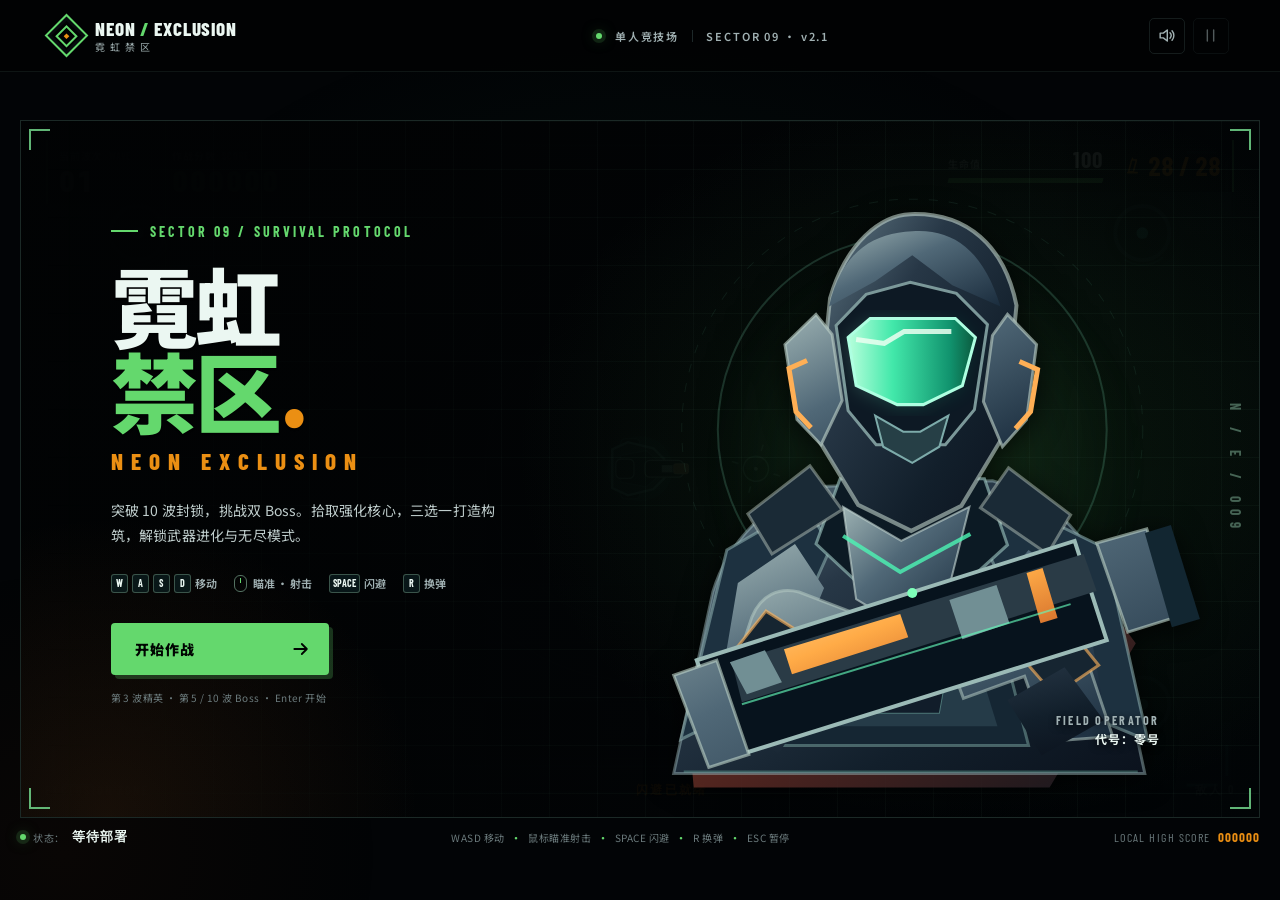
==== index.html @ 1cae7385 "Publish Neon Exclusion v2.1 with desktop and mobile controls" ====
<!doctype html>
<html lang="zh-CN">
  <head>
    <meta charset="UTF-8" />
    <meta name="viewport" content="width=device-width, initial-scale=1, viewport-fit=cover" />
    <meta name="theme-color" content="#090d14" />
    <meta name="description" content="霓虹禁区：一款可直接在浏览器游玩的俯视角射击游戏。" />
    <title>霓虹禁区 · NEON EXCLUSION</title>
    <link rel="icon" href="data:image/svg+xml,%3Csvg xmlns='http://www.w3.org/2000/svg' viewBox='0 0 32 32'%3E%3Cpath fill='%230b171d' d='M0 0h32v32H0z'/%3E%3Cpath fill='none' stroke='%2373d683' stroke-width='2' d='m16 3 13 13-13 13L3 16Z'/%3E%3Cpath fill='%23e8c16b' d='m16 11 5 5-5 5-5-5Z'/%3E%3C/svg%3E" />
    <link rel="stylesheet" href="./styles.css" />
    <script type="module" src="./main.js"></script>
  </head>
  <body>
    <div class="app-shell">
      <header class="masthead">
        <div class="brand" aria-label="霓虹禁区">
          <span class="brand-mark" aria-hidden="true"><span></span></span>
          <span class="brand-copy"><strong>NEON<span> / </span>EXCLUSION</strong><small>霓虹禁区</small></span>
        </div>
        <div class="masthead-meta"><span class="live-dot" aria-hidden="true"></span><span>单人竞技场</span><i></i><span class="version">SECTOR 09 · v2.1</span></div>
        <div class="top-actions">
          <button type="button" class="icon-button" id="muteBtn" aria-label="切换音效" title="切换音效">
            <svg viewBox="0 0 24 24" aria-hidden="true"><path d="M4 9v6h4l5 4V5L8 9H4Zm12.4-.4a5 5 0 0 1 0 6.8M19 6a9 9 0 0 1 0 12" /></svg>
          </button>
          <button type="button" class="icon-button" id="pauseBtn" aria-label="暂停游戏" title="暂停游戏">
            <svg viewBox="0 0 24 24" aria-hidden="true"><path d="M8 5v14M16 5v14" /></svg>
          </button>
        </div>
      </header>

      <main class="game-main">
        <div class="game-stage" id="gameStage">
          <canvas id="gameCanvas" width="1280" height="720" aria-label="射击游戏战场"></canvas>
          <div class="stage-vignette" aria-hidden="true"></div>
          <div class="stage-corners" aria-hidden="true"><i></i><i></i><i></i><i></i></div>

          <div class="combat-hud" id="combatHud" aria-live="polite">
            <div class="hud-left">
              <div class="hud-metric hud-wave"><span class="hud-label">当前波次 <small>WAVE</small></span><strong id="hudWave">01</strong></div>
              <span class="hud-divider" aria-hidden="true"></span>
              <div class="hud-metric hud-score"><span class="hud-label">作战分数 <small>SCORE</small></span><strong id="hudScore">000000</strong></div>
            </div>
            <div class="hud-right">
              <div class="health-widget"><div class="health-top"><span>生命值</span><strong id="hudHealth">100</strong><small id="hudShield"></small></div><div class="health-track"><span id="healthFill"></span></div></div>
              <div class="ammo-widget"><svg viewBox="0 0 24 24" aria-hidden="true"><path d="m7 20 4-15h6l-4 15H7Zm-1 1h12M12 5V3" /></svg><strong id="hudAmmo">24 / 24</strong></div>
            </div>
          </div>

          <div class="mission-hud" id="missionHud" hidden><span id="hudMode">1 / 10</span><strong id="missionText"></strong><div class="mission-dots" id="missionDots" aria-hidden="true"><i></i><i></i><i></i><i></i><i></i><i></i><i></i><i></i><i></i><i></i></div></div>
          <div class="boss-hud" id="bossHud" hidden><div><strong id="bossName"></strong><span id="bossPhase"></span></div><div class="boss-track" id="bossBar" role="progressbar" aria-label="Boss 生命值" aria-valuemin="0" aria-valuemax="100" aria-valuenow="100"><span id="bossFill"></span></div><small id="bossHealth"></small></div>
          <div class="active-buffs" id="activeBuffs" aria-label="本局武器强化" hidden></div>
          <div class="lower-hud" aria-hidden="true"><span>EXCLUSION ZONE</span><span id="hudReload">武器待命</span><span id="hudRemaining">敌人 0</span></div>
          <div class="touch-controls" id="touchControls" aria-label="触屏操控" hidden>
            <div class="move-stick" id="moveStick" role="group" aria-label="移动摇杆，按住并拖动以移动"><span class="stick-label">移动</span><span class="stick-guide" aria-hidden="true"></span><span class="stick-thumb" aria-hidden="true"></span></div>
            <button type="button" class="touch-button touch-fire" id="fireBtn" aria-label="按住射击，拖动自由瞄准"><svg viewBox="0 0 32 32" aria-hidden="true"><circle cx="16" cy="16" r="8"/><path d="M16 2v8m0 12v8M2 16h8m12 0h8"/><circle cx="16" cy="16" r="2"/></svg><span id="fireLabel">射击</span></button>
            <button type="button" class="touch-button touch-dash" id="dashBtn" aria-label="闪避冲刺"><svg viewBox="0 0 24 24" aria-hidden="true"><path d="m13 3-8 10h6l-1 8 9-11h-6l1-7Z"/></svg><span>闪避</span><small id="dashCountdown">就绪</small></button>
            <button type="button" class="touch-button touch-reload" id="reloadBtn" aria-label="装填弹药"><svg viewBox="0 0 24 24" aria-hidden="true"><path d="M19 10a7 7 0 1 0-1 7M19 4v6h-6"/></svg><span id="reloadLabel">换弹</span></button>
            <p class="touch-help">按住射击自动锁敌 · 拖动射击键自由瞄准</p>
          </div>
          <div id="eventToast" class="event-toast" role="status" aria-live="polite"></div>

          <section class="game-overlay start-screen" id="startScreen" aria-labelledby="gameTitle">
            <div class="start-backdrop" aria-hidden="true"></div>
            <div class="start-content">
              <div class="intro-art" aria-hidden="true">
                <svg viewBox="0 0 560 680" role="img" xmlns="http://www.w3.org/2000/svg">
                  <defs>
                    <linearGradient id="armor" x1="0" y1="0" x2="1" y2="1"><stop stop-color="#647c88"/><stop offset=".34" stop-color="#273746"/><stop offset=".7" stop-color="#121f2b"/><stop offset="1" stop-color="#0b121d"/></linearGradient>
                    <linearGradient id="armorHi" x1="0" y1="0" x2="1" y2="1"><stop stop-color="#9cb1b2"/><stop offset=".42" stop-color="#506877"/><stop offset="1" stop-color="#1a2c3d"/></linearGradient>
                    <linearGradient id="visor" x1="0" y1="0" x2="1" y2="0"><stop stop-color="#b7ffdc"/><stop offset=".35" stop-color="#42e8aa"/><stop offset=".8" stop-color="#11936e"/><stop offset="1" stop-color="#0b593d"/></linearGradient>
                    <linearGradient id="orange" x1="0" y1="0" x2="1" y2="1"><stop stop-color="#ffe1a1"/><stop offset=".45" stop-color="#ffab47"/><stop offset="1" stop-color="#b84919"/></linearGradient>
                    <linearGradient id="cape" x1="0" y1="0" x2="1" y2="1"><stop stop-color="#b45430"/><stop offset=".55" stop-color="#672f29"/><stop offset="1" stop-color="#1b1e27"/></linearGradient>
                    <filter id="softGlow"><feGaussianBlur stdDeviation="9"/></filter>
                  </defs>
                  <circle cx="280" cy="294" r="194" fill="none" stroke="#90ffd1" stroke-opacity=".16" stroke-width="2"/>
                  <circle cx="280" cy="294" r="230" fill="none" stroke="#90ffd1" stroke-opacity=".07" stroke-width="1" stroke-dasharray="9 11"/>
                  <path d="M55 574c62-34 122-49 182-54l169-142 97 129-86 144H62Z" fill="url(#cape)" opacity=".75"/>
                  <path d="M181 351c-43 15-84 52-100 105l-39 181h470l-39-182c-19-65-59-93-113-110Z" fill="url(#armor)" stroke="#a2bfc1" stroke-opacity=".45" stroke-width="3"/>
                  <path d="M173 369 95 414l-46 189 82-40 68-152ZM378 366l94 46 43 192-87-36-73-153Z" fill="#1d3140" stroke="#91b3b2" stroke-opacity=".55" stroke-width="3"/>
                  <path d="M163 408 106 447l-19 113 71-26 34-82ZM396 414l54 39 19 106-74-26-30-81Z" fill="url(#armorHi)"/>
                  <path d="M208 343 184 408l76 71h38l77-70-23-66Z" fill="#0c1a24" stroke="#9cc3be" stroke-opacity=".62" stroke-width="3"/>
                  <path d="m211 371 58 34 68-34-23 91-45 28-45-27Z" fill="url(#armorHi)" stroke="#bed0cd" stroke-opacity=".65" stroke-width="2"/>
                  <path d="m211 400 57 36 70-38" fill="none" stroke="#4df6b4" stroke-width="4" opacity=".8"/>
                  <path d="M171 496h196l29 113H144Z" fill="#152633" stroke="#769d9a" stroke-opacity=".55" stroke-width="3"/>
                  <path d="M194 525h151l20 65H176Z" fill="#253b48"/>
                  <path d="m204 538 56 10 54-10-7 39h-95Z" fill="#111d2a" stroke="#7fbfb3" stroke-opacity=".5"/>
                  <path d="M198 163c16-56 51-83 80-84 57-2 94 32 106 91l-13 130-42 70-50 25-53-26-42-69Z" fill="url(#armor)" stroke="#bfd0c8" stroke-opacity=".6" stroke-width="4"/>
                  <path d="M197 171c12-52 41-73 83-75 43-3 72 22 88 75l-48-21-40-30-37 26Z" fill="url(#armorHi)"/>
                  <path d="m204 190 30-31 44-12 46 11 31 31-13 85-29 35h-69l-28-34Z" fill="#0d1924" stroke="#7b9899" stroke-width="3"/>
                  <path d="m216 204 22-20h85l20 20-13 49-39 18h-26l-41-18Z" fill="url(#visor)" opacity=".2" filter="url(#softGlow)"/>
                  <path d="m216 202 22-19h85l20 19-13 48-39 19h-26l-41-19Z" fill="url(#visor)" stroke="#aeffe1" stroke-width="3"/>
                  <path d="m224 204 28 4 20-12h47" fill="none" stroke="#ecfff1" stroke-width="5" opacity=".85"/>
                  <path d="m243 280 28 16h17l28-16-9 31-27 16-29-16Z" fill="#263f46" stroke="#7dabaa" stroke-width="2"/>
                  <path d="m184 179-31 30 12 75 24 25 21-44-10-66ZM375 179l29 30-10 75-24 27-19-45 9-66Z" fill="url(#armorHi)" stroke="#b7cbc4" stroke-opacity=".65" stroke-width="3"/>
                  <path d="m175 225-18 8 7 43 15 16M387 226l18 8-7 42-15 17" fill="none" stroke="#ffaf55" stroke-width="5"/>
                  <path d="M178 330 116 378l24 40 70-44ZM376 332l62 47-23 39-67-46Z" fill="#1a2a36" stroke="#c3d0c6" stroke-opacity=".45" stroke-width="3"/>
                  <path d="M81 598 120 481c9-22 27-30 47-25l89 34-27 74-61-22-22 66ZM480 600l-40-119c-9-23-28-31-48-26l-88 34 27 73 61-22 23 65Z" fill="url(#armorHi)" stroke="#b5cbc3" stroke-opacity=".55" stroke-width="3"/>
                  <path d="M134 475 91 529l44 30 47-54ZM422 475l44 54-44 30-47-54Z" fill="#162531" stroke="#ffb35b" stroke-opacity=".62" stroke-width="3"/>
                  <path d="M125 530 85 582l62 35 34-55ZM432 531l39 53-62 35-34-55Z" fill="url(#armor)"/>
                  <path d="M65 524 442 405l32 99-375 117Z" fill="#07131d" stroke="#9bbab6" stroke-width="4"/>
                  <path d="M100 526 451 418l13 37-354 111Z" fill="#2a3b46"/>
                  <path d="m394 437 16-5 15 50-17 5ZM152 513l116-35 8 23-116 37Z" fill="url(#orange)"/>
                  <path d="M150 546 115 558l-17-32 35-12ZM317 464l47-15 13 38-47 16Z" fill="#718f94"/>
                  <path d="M42 539 85 524l32 94-40 13ZM464 407l50-14 29 88-48 15Z" fill="url(#armorHi)" stroke="#bfd4c9" stroke-opacity=".6" stroke-width="3"/>
                  <path d="m512 397 26-8 29 94-28 8Z" fill="#122631"/>
                  <path d="M110 568 438 468" stroke="#65f7b8" stroke-opacity=".65" stroke-width="2"/>
                  <circle cx="280" cy="457" r="5" fill="#7effba"/>
                  <path d="M52 635h453" stroke="#9affe0" stroke-opacity=".26" stroke-width="2"/>
                </svg>
                <div class="art-caption"><span>FIELD OPERATOR</span><strong>代号：零号</strong></div>
              </div>
              <div class="intro-copy">
                <p class="eyebrow"><span class="eyebrow-line"></span> SECTOR 09 / SURVIVAL PROTOCOL</p>
                <h1 id="gameTitle"><span>霓虹</span><span>禁区<span class="title-dot">.</span></span></h1>
                <p class="intro-english">NEON EXCLUSION</p>
                <p class="intro-description">突破 10 波封锁，挑战双 Boss。拾取强化核心，三选一打造构筑，解锁武器进化与无尽模式。</p>
                <div class="control-list" aria-label="操作方式">
                  <span><kbd>W</kbd><kbd>A</kbd><kbd>S</kbd><kbd>D</kbd> 移动</span>
                  <span><span class="mouse-icon" aria-hidden="true"></span> 瞄准 · 射击</span>
                  <span><kbd>SPACE</kbd> 闪避</span>
                  <span><kbd>R</kbd> 换弹</span>
                </div>
                <p class="mobile-controls">左摇杆移动，按住射击自动锁敌；拖动射击键瞄准，轻触闪避或换弹。</p>
                <button type="button" class="primary-button" id="startBtn"><span>开始作战</span><svg viewBox="0 0 24 24" aria-hidden="true"><path d="M4 12h15m-6-6 6 6-6 6" /></svg></button>
                <button type="button" class="secondary-button endless-start" id="startEndlessBtn" hidden>开始无尽模式</button>
                <p class="intro-hint">第 3 波精英 · 第 5 / 10 波 Boss · Enter 开始</p>
              </div>
            </div>
            <span class="start-serial" aria-hidden="true">N / E / 009</span>
          </section>

          <section class="game-overlay upgrade-overlay" id="upgradeScreen" aria-labelledby="upgradeTitle" hidden>
            <div class="upgrade-panel"><p class="upgrade-kicker" id="upgradeKicker">强化核心 · 三选一</p><h2 id="upgradeTitle">选择你的强化</h2><p class="upgrade-subtitle">决定本局的火力走向</p><div class="upgrade-choices" id="upgradeChoices"></div><p class="upgrade-hint" id="upgradeHint"></p></div>
          </section>
          <section class="game-overlay modal-overlay victory-screen" id="victoryScreen" aria-labelledby="victoryTitle" hidden>
            <div class="modal-panel"><p class="modal-kicker">EXCLUSION LIFTED</p><div class="victory-symbol" aria-hidden="true">✦</div><h2 id="victoryTitle">封锁已突破</h2><p>全部 10 波完成，无尽模式已解锁。带上当前构筑，挑战更深的禁区。</p><div class="victory-score" id="victoryScore">0</div><p class="run-info" id="victoryInfo"></p><div class="modal-actions"><button type="button" class="primary-button" id="continueEndlessBtn">带着当前构筑继续无尽</button><button type="button" class="secondary-button" id="victoryRestartBtn">重新挑战 10 波</button></div></div>
          </section>
          <section class="game-overlay modal-overlay" id="pauseScreen" aria-labelledby="pauseTitle" hidden>
            <div class="modal-panel"><p class="modal-kicker">PROTOCOL SUSPENDED</p><h2 id="pauseTitle">作战暂停</h2><p>呼吸。瞄准。继续守住阵地。</p><div class="modal-actions"><button type="button" class="primary-button" id="resumeBtn"><span>继续作战</span><svg viewBox="0 0 24 24" aria-hidden="true"><path d="M4 12h15m-6-6 6 6-6 6" /></svg></button><button type="button" class="secondary-button" id="pauseRestartBtn">重新开始</button></div><small>按 ESC 继续</small></div>
          </section>

          <section class="game-overlay modal-overlay over-screen" id="gameOverScreen" aria-labelledby="overTitle" hidden>
            <div class="modal-panel"><p class="modal-kicker">MISSION REPORT / SECTOR 09</p><h2 id="overTitle">任务结束</h2><p>战线记录已保存。下一次，走得更远。</p><div class="result-line"><div><span>最终分数</span><strong id="finalScore">0</strong></div><div><span>抵达波次</span><strong id="finalWave">1</strong></div></div><p class="run-info" id="finalRunInfo"></p><button type="button" class="primary-button" id="restartBtn"><span>再次作战</span><svg viewBox="0 0 24 24" aria-hidden="true"><path d="M4 12h15m-6-6 6 6-6 6" /></svg></button></div>
          </section>
        </div>
        <footer class="game-footer"><span><span class="footer-pulse"></span> 状态：<strong id="statusText">等待部署</strong></span><p>WASD 移动 <b>·</b> 鼠标瞄准射击 <b>·</b> SPACE 闪避 <b>·</b> R 换弹 <b>·</b> ESC 暂停</p><span>LOCAL HIGH SCORE <strong id="hudBest">000000</strong></span></footer>
      </main>
    </div>
  </body>
</html>
---- styles.css ----
@import url('https://fonts.googleapis.com/css2?family=Barlow+Condensed:wght@500;600;700;800;900&family=Noto+Sans+SC:wght@400;500;600;700;800;900&display=swap');

:root {
  color-scheme: dark;
  --bg: oklch(0.105 0.008 235);
  --surface: oklch(0.16 0.015 225);
  --surface-hi: oklch(0.22 0.018 215);
  --ink: oklch(0.965 0.014 170);
  --muted: oklch(0.75 0.018 205);
  --subtle: oklch(0.57 0.018 210);
  --line: oklch(0.39 0.025 210 / .54);
  --primary: oklch(0.79 0.18 145);
  --primary-dark: oklch(0.42 0.13 145);
  --accent: oklch(0.73 0.16 65);
  --danger: oklch(0.67 0.19 25);
  --display: 'Barlow Condensed', Impact, 'Arial Narrow', sans-serif;
  --body: 'Noto Sans SC', 'Microsoft YaHei', system-ui, sans-serif;
}

* { box-sizing: border-box; }
html { min-width: 320px; min-height: 100%; }
body { margin: 0; min-height: 100vh; background: var(--bg); color: var(--ink); font-family: var(--body); overflow-x: hidden; }
body::before { content: ''; position: fixed; inset: 0; z-index: -1; background: radial-gradient(ellipse 58% 53% at 50% 40%, oklch(0.27 0.046 163 / .26), transparent 72%), radial-gradient(ellipse 35% 45% at 5% 95%, oklch(0.26 0.075 55 / .13), transparent 70%); pointer-events: none; }
button { font: inherit; cursor: pointer; }
button:disabled { cursor: not-allowed; opacity: .5; }
button:focus-visible { outline: 2px solid var(--primary); outline-offset: 4px; }
[hidden], .hidden { display: none !important; }

.app-shell { width: 100%; min-height: 100vh; display: flex; flex-direction: column; }
.masthead { height: 72px; flex: 0 0 auto; display: flex; align-items: center; justify-content: space-between; padding: 0 clamp(20px, 4vw, 66px); border-bottom: 1px solid oklch(0.4 0.03 184 / .25); background: oklch(0.09 0.006 228 / .8); }
.brand { display: inline-flex; align-items: center; gap: 13px; min-width: 225px; }
.brand-mark { display: grid; place-items: center; width: 31px; height: 31px; transform: rotate(45deg); border: 2px solid var(--primary); box-shadow: inset 0 0 0 3px oklch(0.14 0.01 235); }
.brand-mark::before { content: ''; width: 12px; height: 12px; border: 2px solid var(--primary); }
.brand-mark span { position: absolute; width: 4px; height: 4px; background: var(--accent); }
.brand-copy { display: flex; flex-direction: column; line-height: 1.05; }
.brand-copy strong { font-family: var(--display); font-weight: 800; font-size: 19px; line-height: 1; letter-spacing: .045em; }
.brand-copy strong span { color: var(--primary); }
.brand-copy small { color: var(--muted); font-size: 10px; letter-spacing: .5em; margin-top: 4px; }
.masthead-meta { display: flex; align-items: center; gap: 13px; color: var(--muted); font-size: 11px; font-weight: 600; letter-spacing: .17em; }
.masthead-meta i { display: block; height: 12px; border-left: 1px solid var(--line); }
.live-dot, .footer-pulse { width: 6px; height: 6px; background: var(--primary); display: inline-block; border-radius: 50%; box-shadow: 0 0 0 4px oklch(0.79 0.18 145 / .13), 0 0 14px oklch(0.79 0.18 145 / .5); }
.top-actions { display: flex; gap: 8px; }
.icon-button { width: 36px; height: 36px; display: grid; place-items: center; padding: 0; color: var(--muted); background: transparent; border: 1px solid oklch(0.45 0.028 190 / .3); border-radius: 5px; transition: background .2s, color .2s, border-color .2s; }
.icon-button:hover { color: var(--primary); background: oklch(0.79 0.18 145 / .08); border-color: oklch(0.79 0.18 145 / .5); }
.icon-button svg { width: 19px; height: 19px; fill: none; stroke: currentColor; stroke-width: 1.8; stroke-linecap: round; stroke-linejoin: round; }

.game-main { flex: 1; min-height: 0; display: flex; flex-direction: column; align-items: center; justify-content: center; gap: 0; padding: clamp(10px, 1.7vh, 20px) 20px 10px; }
.game-stage { position: relative; isolation: isolate; width: min(100%, 1440px, calc((100dvh - 155px) * 16 / 9)); aspect-ratio: 16 / 9; overflow: hidden; background: oklch(0.13 0.015 225); border: 1px solid oklch(0.49 0.05 158 / .35); }
.game-stage::before { content: ''; position: absolute; inset: -1px; z-index: 1; pointer-events: none; background: linear-gradient(90deg, oklch(0.79 0.18 145 / .13), transparent 10%, transparent 90%, oklch(0.79 0.18 145 / .13)); }
#gameCanvas { position: absolute; inset: 0; display: block; width: 100%; height: 100%; touch-action: none; }
.stage-vignette { position: absolute; inset: 0; z-index: 2; pointer-events: none; box-shadow: inset 0 0 100px 30px oklch(0.06 0.006 225 / .36); }
.stage-corners { position: absolute; inset: 8px; z-index: 8; pointer-events: none; }
.stage-corners i { position: absolute; display: block; width: 21px; height: 21px; border-color: oklch(0.83 0.15 150 / .8); border-style: solid; }
.stage-corners i:nth-child(1) { top: 0; left: 0; border-width: 2px 0 0 2px; }
.stage-corners i:nth-child(2) { top: 0; right: 0; border-width: 2px 2px 0 0; }
.stage-corners i:nth-child(3) { bottom: 0; left: 0; border-width: 0 0 2px 2px; }
.stage-corners i:nth-child(4) { bottom: 0; right: 0; border-width: 0 2px 2px 0; }

.combat-hud { position: absolute; z-index: 3; top: 19px; left: 25px; right: 25px; display: flex; align-items: flex-start; justify-content: space-between; gap: 20px; pointer-events: none; }
.hud-left, .hud-right { display: flex; align-items: center; gap: 20px; }
.hud-left { background: linear-gradient(90deg, oklch(0.08 0.006 220 / .8), oklch(0.08 0.006 220 / .13)); padding: 8px 26px 9px 11px; border-left: 2px solid var(--primary); }
.hud-metric { display: flex; flex-direction: column; gap: 2px; }
.hud-label { color: var(--muted); font-size: 10px; font-weight: 700; letter-spacing: .08em; white-space: nowrap; }
.hud-label small { font-family: var(--display); color: var(--subtle); font-size: 10px; letter-spacing: .08em; margin-left: 4px; }
.hud-metric strong { color: var(--ink); font-family: var(--display); font-weight: 800; font-size: 31px; line-height: .95; font-variant-numeric: tabular-nums; letter-spacing: .06em; }
.hud-score strong { color: var(--primary); }
.hud-divider { display: block; align-self: stretch; border-left: 1px solid oklch(0.66 0.04 170 / .38); }
.hud-right { background: linear-gradient(270deg, oklch(0.08 0.006 220 / .8), oklch(0.08 0.006 220 / .15)); padding: 8px 11px 9px 27px; border-right: 2px solid var(--primary); }
.health-widget { width: 155px; }
.health-top { display: flex; align-items: baseline; justify-content: space-between; color: var(--muted); font-size: 10px; font-weight: 700; letter-spacing: .1em; }
.health-top strong { color: var(--ink); font-family: var(--display); font-size: 23px; line-height: 1; }
.health-track { height: 5px; margin-top: 7px; background: oklch(0.4 0.03 200 / .5); overflow: hidden; transform: skewX(-15deg); }
.health-track span { display: block; width: 100%; height: 100%; background: var(--primary); box-shadow: 0 0 14px var(--primary); transition: width .22s ease-out, background .2s; }
.health-track span.is-low { background: var(--danger); box-shadow: 0 0 14px var(--danger); }
.game-stage.critical-health::after { content: ''; position: absolute; inset: 0; z-index: 2; pointer-events: none; box-shadow: inset 0 0 90px 16px oklch(0.62 0.18 25 / .28); animation: danger-pulse 1.4s ease-in-out infinite; }
@keyframes danger-pulse { 50% { opacity: .4; } }
.ammo-widget { display: flex; align-items: center; gap: 6px; min-width: 94px; justify-content: end; color: var(--accent); }
.ammo-widget svg { width: 19px; height: 19px; fill: none; stroke: currentColor; stroke-width: 1.9; stroke-linecap: round; stroke-linejoin: round; }
.ammo-widget strong { font-family: var(--display); font-weight: 700; font-size: 26px; font-variant-numeric: tabular-nums; white-space: nowrap; }
.lower-hud { position: absolute; z-index: 3; bottom: 18px; left: 24px; right: 24px; display: flex; align-items: center; justify-content: space-between; color: oklch(0.77 0.06 166 / .65); font: 700 12px var(--display); letter-spacing: .19em; text-shadow: 0 1px 3px var(--bg); pointer-events: none; }
.lower-hud span:nth-child(2) { color: var(--accent); }
.event-toast { position: absolute; z-index: 4; top: 22%; left: 50%; transform: translate(-50%, -12px); color: var(--primary); font: 800 26px var(--display); letter-spacing: .07em; text-shadow: 0 0 15px oklch(0.79 0.18 145 / .45); opacity: 0; pointer-events: none; transition: opacity .2s, transform .25s ease-out; white-space: nowrap; }
.event-toast.show, .event-toast.is-visible { opacity: 1; transform: translate(-50%, 0); }
.dash-button { display: none; }
.active-buffs { position: absolute; z-index: 3; left: 26px; right: 26px; bottom: 48px; display: flex; flex-wrap: wrap; gap: 6px; pointer-events: none; }
.active-buffs span { padding: 5px 9px; border: 1px solid var(--buff-color); border-radius: 4px; background: #09151eed; color: var(--buff-color); font: 700 12px var(--body); }
.event-toast { width: max-content; max-width: calc(100% - 40px); white-space: normal; text-align: center; font-size: clamp(13px, 2vw, 24px); line-height: 1.5; padding: 7px 14px; border-radius: 4px; background: #06121ce8; }
.event-toast { font-size:clamp(11px,1.15vw,15px); padding:3px 8px; background:#06121c59; letter-spacing:.02em; text-shadow:0 1px 3px #0009; }
@media (max-width: 760px) {
  .active-buffs { left: 12px; right: 12px; bottom: 28px; gap: 4px; }
  .active-buffs span { padding: 3px 5px; font-size: 9px; }
}

.game-overlay { position: absolute; z-index: 5; inset: 0; }
.start-screen { background: oklch(0.08 0.01 225 / .78); }
.start-backdrop { position: absolute; inset: 0; background: radial-gradient(ellipse 56% 80% at 77% 48%, oklch(0.53 0.13 145 / .17), transparent 66%), radial-gradient(ellipse 35% 60% at 7% 100%, oklch(0.56 0.12 55 / .13), transparent 72%), linear-gradient(110deg, oklch(0.09 0.008 230 / .97) 27%, oklch(0.095 0.009 230 / .74) 71%, oklch(0.1 0.014 225 / .86)); }
.start-backdrop::before { content: ''; position: absolute; inset: 0; background-image: linear-gradient(oklch(0.64 0.07 160 / .055) 1px, transparent 1px), linear-gradient(90deg, oklch(0.64 0.07 160 / .055) 1px, transparent 1px); background-size: 48px 48px; mask-image: linear-gradient(90deg, transparent, black 58%, black); }
.start-content { position: relative; z-index: 1; display: flex; align-items: center; height: 100%; padding: 36px clamp(54px, 7vw, 115px); }
.intro-copy { order: 1; position: relative; z-index: 2; width: 49%; max-width: 570px; padding-bottom: 11px; }
.eyebrow { display: flex; align-items: center; gap: 12px; margin: 0 0 22px; color: var(--primary); font: 700 14px var(--display); letter-spacing: .22em; }
.eyebrow-line { width: 27px; height: 2px; background: var(--primary); }
.intro-copy h1 { margin: 0; font-size: clamp(60px, 6.8vw, 95px); line-height: .98; font-weight: 900; letter-spacing: -.035em; text-shadow: 0 2px 1px oklch(0 0 0 / .4); text-wrap: balance; }
.intro-copy h1 > span { display: block; }
.intro-copy h1 > span:first-child { color: var(--ink); }
.intro-copy h1 > span:nth-child(2) { color: var(--primary); }
.title-dot { color: var(--accent); }
.intro-english { margin: 15px 0 0; color: var(--accent); font: 800 23px var(--display); letter-spacing: .35em; }
.intro-description { max-width: 390px; margin: 23px 0 25px; color: oklch(0.84 0.015 190); font-size: 14px; line-height: 1.8; letter-spacing: .015em; }
.control-list { display: flex; flex-wrap: wrap; column-gap: 17px; row-gap: 10px; max-width: 420px; margin-bottom: 30px; color: var(--muted); font-size: 11px; font-weight: 600; }
.control-list > span { display: inline-flex; align-items: center; gap: 4px; white-space: nowrap; }
kbd { min-width: 17px; height: 19px; display: inline-grid; place-items: center; padding: 0 3px; color: var(--ink); border: 1px solid oklch(0.7 0.06 160 / .42); border-radius: 3px; background: oklch(0.22 0.025 200 / .75); font: 700 10px var(--display); }
.mouse-icon { width: 13px; height: 17px; display: inline-block; margin-right: 2px; border: 1px solid oklch(0.7 0.06 160 / .66); border-radius: 6px; position: relative; }
.mouse-icon::before { content: ''; position: absolute; top: 2px; left: 5px; width: 1px; height: 5px; background: var(--primary); }
.primary-button { min-width: 218px; height: 52px; display: inline-flex; align-items: center; justify-content: space-between; gap: 25px; padding: 0 18px 0 24px; border: 0; border-radius: 4px; background: var(--primary); color: oklch(0.1 0.02 160); font-size: 14px; font-weight: 900; letter-spacing: .08em; box-shadow: 4px 4px 0 oklch(0.79 0.18 145 / .23); transition: transform .2s ease-out, box-shadow .2s ease-out, background .2s; }
.primary-button:hover { background: oklch(0.86 0.16 145); transform: translate(-2px, -2px); box-shadow: 6px 6px 0 oklch(0.79 0.18 145 / .28); }
.primary-button:active { transform: translate(2px, 2px); box-shadow: 1px 1px 0 oklch(0.79 0.18 145 / .25); }
.primary-button svg { width: 20px; height: 20px; fill: none; stroke: currentColor; stroke-width: 2.2; stroke-linecap: round; stroke-linejoin: round; }
.intro-hint { margin: 15px 0 0; color: var(--subtle); font-size: 10px; letter-spacing: .04em; }
.mobile-controls { display: none; }
.intro-art { order: 2; position: absolute; z-index: 1; width: 54%; height: 100%; right: 1%; bottom: 0; display: flex; align-items: end; justify-content: center; }
.intro-art::before { content: ''; position: absolute; width: 72%; aspect-ratio: 1; top: 15%; right: 12%; border-radius: 50%; background: radial-gradient(circle, oklch(0.65 0.15 145 / .15), transparent 64%); filter: blur(9px); }
.intro-art svg { position: relative; display: block; width: 100%; height: 98%; object-fit: contain; object-position: center bottom; filter: drop-shadow(0 5px 14px oklch(0 0 0 / .75)); }
.art-caption { position: absolute; right: 13%; bottom: 10%; display: flex; flex-direction: column; align-items: end; gap: 3px; color: var(--muted); font: 700 12px var(--display); letter-spacing: .19em; text-shadow: 0 2px 7px var(--bg); }
.art-caption strong { color: var(--ink); font: 700 12px var(--body); letter-spacing: .08em; }
.start-serial { position: absolute; z-index: 1; right: 15px; top: 50%; transform: translateY(-50%); writing-mode: vertical-rl; color: oklch(0.7 0.065 160 / .55); font: 700 14px var(--display); letter-spacing: .5em; }

.modal-overlay { z-index: 6; display: grid; place-items: center; background: oklch(0.065 0.004 230 / .78); backdrop-filter: blur(9px); }
.modal-panel { position: relative; width: min(435px, calc(100% - 36px)); padding: 42px 40px 36px; text-align: center; background: linear-gradient(150deg, oklch(0.21 0.028 193 / .97), oklch(0.12 0.013 220 / .98)); border-top: 3px solid var(--primary); box-shadow: 0 12px 25px oklch(0 0 0 / .32); }
.modal-panel::before, .modal-panel::after { content: ''; position: absolute; width: 16px; height: 16px; border-color: var(--primary); border-style: solid; }
.modal-panel::before { left: 7px; bottom: 7px; border-width: 0 0 1px 1px; }
.modal-panel::after { right: 7px; bottom: 7px; border-width: 0 1px 1px 0; }
.modal-kicker { margin: 0 0 6px !important; color: var(--primary) !important; font: 700 13px var(--display) !important; letter-spacing: .23em; }
.modal-panel h2 { margin: 0; font-size: 42px; line-height: 1.2; font-weight: 900; letter-spacing: -.025em; }
.modal-panel > p { margin: 11px auto 26px; color: var(--muted); font-size: 13px; line-height: 1.6; }
.modal-panel .primary-button { width: 100%; }
.modal-panel small { display: block; margin-top: 22px; color: var(--subtle); font-size: 11px; }
.modal-actions { display: flex; flex-direction: column; gap: 12px; }
.secondary-button { height: 44px; color: var(--ink); background: transparent; border: 1px solid var(--line); border-radius: 4px; font-size: 13px; font-weight: 700; transition: border-color .2s, color .2s, background .2s; }
.secondary-button:hover { border-color: var(--primary); color: var(--primary); background: oklch(0.79 0.18 145 / .07); }
.result-line { display: flex; justify-content: space-around; gap: 20px; margin: 28px 0 29px; padding: 16px 0; border-top: 1px solid var(--line); border-bottom: 1px solid var(--line); }
.result-line div { display: flex; flex-direction: column; gap: 5px; }
.result-line span { color: var(--muted); font-size: 11px; letter-spacing: .15em; }
.result-line strong { color: var(--primary); font: 800 36px var(--display); font-variant-numeric: tabular-nums; }

.game-footer { width: min(100%, 1440px, calc((100dvh - 155px) * 16 / 9)); min-height: 39px; display: flex; align-items: center; justify-content: space-between; gap: 12px; color: var(--subtle); font-size: 10px; letter-spacing: .05em; }
.game-footer > span { display: inline-flex; align-items: center; gap: 7px; white-space: nowrap; }
.game-footer strong { color: var(--ink); font-family: var(--display); font-size: 13px; letter-spacing: .08em; }
.game-footer p { margin: 0; text-align: center; }
.game-footer b { color: var(--primary); margin: 0 4px; }
.game-footer > span:last-child { font-family: var(--display); font-size: 12px; letter-spacing: .12em; }
.game-footer > span:last-child strong { color: var(--accent); }

@media (max-width: 1000px) {
  .game-stage, .game-footer { width: min(100%, calc((100dvh - 140px) * 16 / 9)); }
  .start-content { padding-left: 5.5%; }
  .intro-copy h1 { font-size: clamp(48px, 7.5vw, 78px); }
  .intro-description { font-size: 12px; margin: 14px 0 15px; }
  .control-list { margin-bottom: 20px; }
  .intro-art { width: 57%; right: -2%; }
}
@media (max-width: 760px) {
  .masthead { height: 58px; padding-inline: 16px; }
  .brand { min-width: 0; gap: 10px; }
  .brand-mark { width: 25px; height: 25px; }
  .brand-mark::before { width: 9px; height: 9px; }
  .brand-copy strong { font-size: 16px; }
  .brand-copy small { font-size: 9px; }
  .masthead-meta { display: none; }
  .game-main { justify-content: start; padding: 10px; }
  .game-stage, .game-footer { width: 100%; }
  .game-stage { aspect-ratio: 16 / 9; }
  .start-content { padding: 18px 6%; }
  .intro-copy { width: 60%; }
  .intro-copy h1 { font-size: clamp(40px, 8.5vw, 62px); }
  .eyebrow { font-size: 10px; margin-bottom: 10px; }
  .eyebrow-line { width: 14px; }
  .intro-english { font-size: 15px; margin-top: 5px; }
  .intro-description { font-size: 10px; margin: 10px 0; line-height: 1.5; }
  .control-list { display: none; }
  .primary-button { min-width: 150px; height: 38px; padding: 0 10px 0 13px; font-size: 11px; }
  .intro-hint { display: none; }
  .intro-art { width: 52%; right: -4%; }
  .art-caption { display: none; }
  .combat-hud { top: 10px; left: 12px; right: 12px; }
  .hud-left, .hud-right { gap: 8px; }
  .hud-left { padding: 5px 8px; }
  .hud-right { padding: 5px 8px; }
  .hud-label { font-size: 8px; }
  .hud-label small { display: none; }
  .hud-metric strong { font-size: 20px; }
  .health-widget { width: 65px; }
  .health-top { font-size: 8px; }
  .health-top strong { font-size: 17px; }
  .health-track { margin-top: 4px; }
  .ammo-widget { min-width: 50px; gap: 2px; }
  .ammo-widget svg { display: none; }
  .ammo-widget strong { font-size: 17px; }
  .lower-hud { bottom: 8px; left: 12px; right: 12px; font-size: 8px; }
  .game-footer { flex-wrap: wrap; justify-content: center; padding-top: 9px; row-gap: 5px; }
  .game-footer p { order: 3; width: 100%; font-size: 9px; }
}
@media (max-width: 520px) and (orientation: portrait) {
  .game-main { justify-content: center; gap: 12px; min-height: calc(100dvh - 58px); padding: 26px 10px 36px; }
  .game-main::before { content: '↻  横屏游玩可获得完整战场'; display: block; width: 100%; margin-bottom: 4px; color: var(--primary); text-align: center; font-size: 12px; font-weight: 800; letter-spacing: .1em; }
  .game-stage { aspect-ratio: 16 / 9; height: auto; }
  .game-overlay { position: fixed; inset: 58px 0 0; overflow-y: auto; overflow-x: hidden; }
  .start-content { align-items: start; padding: 36px 7% 24px; }
  .intro-copy { width: 100%; }
  .intro-copy h1 { font-size: clamp(58px, 18vw, 82px); }
  .eyebrow { margin-bottom: 17px; }
  .intro-english { font-size: 20px; }
  .intro-description { max-width: 290px; margin: 18px 0; font-size: 12px; }
  .control-list { display: flex; max-width: 270px; margin-bottom: 20px; column-gap: 9px; row-gap: 7px; font-size: 10px; }
  .mobile-controls { display: block; max-width: 270px; margin: -6px 0 16px; color: var(--primary); font-size: 10px; line-height: 1.5; }
  .intro-art { width: 100%; height: 43%; right: 0; bottom: 0; opacity: .85; }
  .intro-art svg { height: 100%; }
  .primary-button { min-width: 200px; height: 46px; font-size: 12px; }
  .start-serial { display: none; }
  .lower-hud span:first-child { display: none; }
  .modal-panel { padding: 30px 24px; }
  .game-footer::after { content: '左侧拖动移动 · 右侧拖动瞄准射击'; width: 100%; text-align: center; color: var(--primary); font-size: 10px; letter-spacing: .1em; }
}
@media (pointer: coarse) {
  .dash-button { position: absolute; z-index: 4; bottom: 15%; left: 39%; display: flex; flex-direction: column; align-items: center; justify-content: center; gap: 1px; width: 60px; height: 60px; padding: 0; border: 1px solid oklch(0.87 0.16 145 / .7); border-radius: 50%; background: conic-gradient(var(--primary) var(--dash-progress, 100%), oklch(0.4 0.04 175 / .55) 0); color: var(--primary); backdrop-filter: blur(5px); touch-action: manipulation; box-shadow: inset 0 0 0 4px oklch(0.79 0.18 145 / .08); }
  .dash-button::before { content: ''; position: absolute; inset: 3px; z-index: 0; border-radius: 50%; background: oklch(0.17 0.036 170 / .94); }
  .dash-button:disabled { opacity: .45; }
  .dash-button:active { transform: scale(.94); background: oklch(0.28 0.065 160 / .9); }
  .dash-button svg { position: relative; z-index: 1; width: 24px; height: 24px; fill: none; stroke: currentColor; stroke-width: 2; stroke-linecap: round; stroke-linejoin: round; }
  .dash-button span { position: relative; z-index: 1; color: var(--ink); font-size: 10px; font-weight: 800; line-height: 1; }
}
@media (max-height: 650px) and (min-width: 761px) {
  .masthead { height: 50px; }
  .game-stage, .game-footer { width: min(100%, calc((100dvh - 110px) * 16 / 9)); }
  .game-main { padding-top: 6px; }
  .intro-description { margin: 12px 0; }
  .control-list { margin-bottom: 13px; }
  .eyebrow { margin-bottom: 10px; }
}
@media (prefers-reduced-motion: reduce) {
  *, *::before, *::after { scroll-behavior: auto !important; animation-duration: .01ms !important; transition-duration: .01ms !important; }
}

@media (max-height: 500px) and (orientation: landscape) {
  .masthead { height: 44px; }
  .game-main { padding: 4px 10px 0; }
  .game-stage, .game-footer { width: min(100%, calc((100dvh - 84px) * 16 / 9)); }
  .combat-hud { top: 8px; left: 10px; right: 10px; gap: 8px; }
  .hud-left, .hud-right { padding: 4px 8px; gap: 8px; }
  .hud-label { font-size: 8px; }
  .hud-label small { display: none; }
  .hud-metric strong { font-size: 20px; }
  .health-widget { width: 65px; }
  .health-top { font-size: 8px; }
  .health-top strong { font-size: 17px; }
  .health-track { margin-top: 4px; }
  .ammo-widget { min-width: 50px; gap: 2px; }
  .ammo-widget svg { display: none; }
  .ammo-widget strong { font-size: 17px; }
  .active-buffs { bottom: 28px; left: 12px; right: 12px; gap: 4px; }
  .active-buffs span { padding: 3px 5px; font-size: 9px; }
  .lower-hud { bottom: 8px; left: 12px; right: 12px; font-size: 8px; }
  .event-toast { font-size: 12px; padding: 5px 9px; }
  .game-footer { min-height: 26px; padding-top: 0; flex-wrap: nowrap; font-size: 8px; }
  .game-footer p { display: none; }
  .game-footer > span:last-child, .game-footer strong { font-size: 10px; }
  .intro-copy h1 { font-size: 44px; }
  .intro-description { font-size: 10px; margin: 10px 0; }
  .intro-english { font-size: 15px; margin-top: 5px; }
  .eyebrow { font-size: 9px; margin-bottom: 10px; }
  .control-list { display: none; }
  .primary-button { min-width: 150px; height: 38px; font-size: 11px; }
  .intro-hint { display: none; }
}

/* Campaign, boss encounters and upgrade selection. */
.mission-hud { position:absolute; z-index:3; top:22px; left:50%; transform:translateX(-50%); max-width:34%; display:flex; flex-direction:column; align-items:center; gap:5px; pointer-events:none; text-align:center; }
.mission-hud > span { color:var(--primary); font:800 13px var(--body); }
.mission-hud strong { color:#ccdedb; font:600 11px var(--body); }
.mission-dots { display:flex; gap:4px; margin-top:2px; }
.mission-dots i { width:12px; height:3px; background:#304c4e; }
.mission-dots i:nth-child(5),.mission-dots i:nth-child(10) { background:#7b5946; }
.mission-dots i.is-complete { background:#69ca92; }
.mission-dots i.is-current { background:#f0d28a; }
.boss-hud { position:absolute; top:92px; left:30%; right:30%; z-index:3; text-align:center; pointer-events:none; color:#ffcf8a; }
.boss-hud > div:first-child { display:flex; justify-content:space-between; align-items:center; gap:8px; margin-bottom:5px; }
.boss-hud strong { font-size:13px; }
.boss-hud > div:first-child span { font-size:10px; }
.boss-track { height:8px; padding:1px; background:#07121eeb; border:1px solid #ad7c56; }
.boss-track > span { display:block; height:100%; width:100%; background:#ffb879; transition:width .12s linear; }
.boss-hud small { display:block; margin-top:4px; font-size:10px; color:#e3cbb4; }
.boss-hud.is-enraged { color:#ffa0b2; }
.boss-hud.is-enraged .boss-track > span { background:#fa7294; }
#hudShield { font-size:9px; color:#9adfff; white-space:nowrap; }
.health-top { position:relative; }
.health-top #hudShield { position:absolute; right:0; top:100%; transform:translateY(9px); }
.active-buffs { max-width:76%; max-height:76px; overflow:hidden; }
.active-buffs span { pointer-events:auto; font-size:10px; padding:4px 7px; }
.active-buffs .evolution-badge { background:#26372ce8; font-weight:900; }
.endless-start { display:block; width:218px; margin-top:14px; }
.upgrade-overlay { z-index:7; display:grid; place-items:center; padding:18px; background:#060f1bed; backdrop-filter:blur(7px); overflow:auto; }
.upgrade-panel { width:min(940px,100%); padding:22px 24px; text-align:center; background:#0c1b25; border-top:2px solid var(--primary); }
.upgrade-kicker { margin:0 0 8px; font-size:12px; color:var(--primary); font-weight:800; }
.upgrade-panel h2 { margin:0; font-size:30px; line-height:1.2; letter-spacing:-.02em; }
.upgrade-subtitle { margin:9px 0 21px; color:var(--muted); font-size:12px; }
.upgrade-choices { display:grid; grid-template-columns:repeat(3,minmax(0,1fr)); gap:14px; text-align:left; }
.upgrade-choice { display:flex; flex-direction:column; align-items:stretch; min-height:205px; padding:18px; border:1px solid #3f585e; border-radius:6px; color:var(--ink); background:#132933; text-align:left; cursor:pointer; transition:background .16s,border-color .16s,transform .16s; }
.upgrade-choice:hover { border-color:var(--choice-color); background:#193440; transform:translateY(-3px); }
.upgrade-choice:focus-visible { outline:2px solid var(--choice-color); outline-offset:3px; }
.choice-top { display:flex; justify-content:space-between; align-items:center; margin-bottom:16px; }
.choice-icon { color:var(--choice-color); font-size:27px; line-height:1; }
.choice-top kbd { color:var(--muted); font-size:10px; }
.upgrade-choice > strong { font-size:18px; font-weight:800; margin-bottom:6px; }
.choice-level { font-size:10px; color:var(--choice-color); font-weight:800; }
.choice-description { margin-top:14px; font-size:12px; line-height:1.65; color:#d3e3e3; }
.upgrade-choice small { margin-top:auto; padding-top:14px; font-size:10px; line-height:1.5; color:#9fb8bd; }
.upgrade-hint { margin:19px 0 0; color:#b8cfca; font-size:11px; }
.victory-screen .modal-panel { width:min(495px,calc(100% - 30px)); }
.victory-symbol { color:#9aeeaa; font-size:42px; margin:4px 0 12px; }
.victory-score { color:var(--primary); font:900 36px var(--display); margin-top:20px; }
.modal-panel .run-info { font-size:11px; color:#b6cccc; margin:10px 0 22px; }
@media (max-width:760px) {
  .mission-hud { top:52px; max-width:75%; }
  .mission-hud > span { display:none; }
  .mission-hud strong { font-size:9px; }
  .mission-dots { gap:3px; margin-top:0; }
  .mission-dots i { width:9px; height:2px; }
  .boss-hud { top:83px; left:24%; right:24%; }
  .boss-hud strong { font-size:10px; }
  .boss-hud > div:first-child span,.boss-hud small { font-size:8px; }
  .boss-track { height:6px; }
  .active-buffs { max-height:52px; }
  .active-buffs span { font-size:8px; padding:2px 4px; }
  .upgrade-panel { padding:18px 16px; }
  .upgrade-panel h2 { font-size:25px; }
  .upgrade-choices { gap:9px; }
  .upgrade-choice { min-height:185px; padding:12px; }
  .upgrade-choice > strong { font-size:15px; }
  .choice-description { font-size:11px; }
}
@media (max-width:520px) and (orientation:portrait) {
  .upgrade-overlay { padding:12px; }
  .upgrade-panel { margin:auto 0; padding:22px 15px; }
  .upgrade-choices { grid-template-columns:1fr; }
  .upgrade-choice { min-height:0; padding:13px 15px; }
  .choice-top { margin-bottom:6px; }
  .choice-icon { font-size:22px; }
  .choice-description { margin-top:8px; }
  .upgrade-choice small { padding-top:8px; }
  .upgrade-subtitle { margin-bottom:14px; }
  .endless-start { width:200px; }
}
@media (max-height:500px) and (orientation:landscape) {
  .mission-hud { top:46px; max-width:70%; gap:3px; }
  .mission-hud > span { display:none; }
  .mission-hud strong { font-size:8px; }
  .mission-dots i { width:8px; height:2px; }
  .boss-hud { top:75px; left:25%; right:25%; }
  .boss-hud strong { font-size:9px; }
  .boss-hud > div:first-child span,.boss-hud small { font-size:7px; }
  .boss-track { height:5px; }
  .active-buffs { max-height:47px; }
  .active-buffs span { font-size:8px; padding:2px 4px; }
  .upgrade-overlay { padding:8px; }
  .upgrade-panel { padding:11px 16px; }
  .upgrade-panel h2 { font-size:20px; }
  .upgrade-kicker { font-size:9px; margin-bottom:4px; }
  .upgrade-subtitle { display:none; }
  .upgrade-choices { margin-top:12px; gap:9px; }
  .upgrade-choice { min-height:160px; padding:10px; }
  .upgrade-choice > strong { font-size:14px; }
  .choice-top { margin-bottom:7px; }
  .choice-icon { font-size:22px; }
  .choice-description { margin-top:8px; font-size:10px; line-height:1.5; }
  .upgrade-choice small { font-size:8px; padding-top:8px; }
  .upgrade-hint { font-size:9px; margin-top:10px; }
  .modal-panel { padding:16px 22px; }
  .modal-panel h2 { font-size:27px; }
  .modal-panel > p { font-size:10px; margin:8px auto 13px; }
  .victory-symbol { display:none; }
  .victory-score { font-size:28px; margin-top:10px; }
  .modal-panel .run-info { margin:7px 0 14px; font-size:9px; }
  .endless-start { width:150px; height:30px; margin-top:9px; font-size:10px; }
}

/* Visible multi-touch controls; keyboard and mouse keep the desktop layout. */
.touch-controls { display:none; }
html.touch-device body { overscroll-behavior:none; }
html.touch-device button,html.touch-device .move-stick { -webkit-tap-highlight-color:transparent; }
html.touch-device .masthead { padding-left:max(16px,env(safe-area-inset-left,0px)); padding-right:max(16px,env(safe-area-inset-right,0px)); }
html.touch-device .control-list,html.touch-device .game-footer p { display:none; }
html.touch-device .mobile-controls { display:block; color:#b3d7c8; font-size:10px; line-height:1.6; margin:12px 0 16px; max-width:330px; }
html.touch-device .touch-controls:not([hidden]) { display:block; position:fixed; inset:0; z-index:4; pointer-events:none; user-select:none; -webkit-user-select:none; -webkit-touch-callout:none; }
.move-stick { position:absolute; left:calc(22px + env(safe-area-inset-left,0px)); bottom:calc(36px + env(safe-area-inset-bottom,0px)); width:110px; height:110px; border:1px solid #8cdecb70; border-radius:50%; background:#071b2873; pointer-events:auto; touch-action:none; }
.stick-label { position:absolute; top:-23px; left:0; width:100%; color:#baded4; font-size:11px; text-align:center; pointer-events:none; }
.stick-guide { position:absolute; inset:14px; border:1px solid #8cdecb26; border-radius:50%; pointer-events:none; }
.stick-guide::before,.stick-guide::after { content:''; position:absolute; background:#8cdecb33; }
.stick-guide::before { left:50%; top:7px; bottom:7px; width:1px; }
.stick-guide::after { top:50%; left:7px; right:7px; height:1px; }
.stick-thumb { position:absolute; top:50%; left:50%; width:40%; height:40%; border:1px solid #b0e9d9bd; border-radius:50%; background:#558e7fbf; transform:translate(calc(-50% + var(--stick-x,0px)),calc(-50% + var(--stick-y,0px))); pointer-events:none; }
.move-stick.is-active { border-color:#bdffe3; background:#0d302b96; }
.touch-button { position:absolute; display:flex; flex-direction:column; align-items:center; justify-content:center; gap:3px; padding:0; border:1px solid #afdfcf88; border-radius:50%; background:#09222c99; color:#d6f5e6; pointer-events:auto; touch-action:none; font:800 11px var(--body); }
.touch-button svg { width:23px; height:23px; fill:none; stroke:currentColor; stroke-width:1.7; stroke-linecap:round; stroke-linejoin:round; }
.touch-button:disabled { opacity:.35; }
.touch-button:active { background:#25473dc4; }
.touch-fire { right:calc(22px + env(safe-area-inset-right,0px)); bottom:calc(30px + env(safe-area-inset-bottom,0px)); width:84px; height:84px; border:2px solid #ffd18cb3; color:#ffdcab; background:#3b2b178c; }
.touch-fire svg { width:30px; height:30px; transform:translate(var(--aim-x,0px),var(--aim-y,0px)); }
.touch-fire.is-active { background:#6a491bc7; border-color:#ffe4bb; }
.touch-dash { right:calc(124px + env(safe-area-inset-right,0px)); bottom:calc(40px + env(safe-area-inset-bottom,0px)); width:58px; height:58px; gap:0; border:0; background:conic-gradient(#88dac5 var(--dash-progress,100%),#35505b80 0); }
.touch-dash::before { content:''; position:absolute; inset:3px; background:#10242dec; border-radius:50%; }
.touch-dash > * { position:relative; z-index:1; }
.touch-dash svg { width:20px; height:20px; }
.touch-dash small { font-size:8px; font-weight:500; line-height:1.2; color:#b4d9d2; }
.touch-reload { right:calc(35px + env(safe-area-inset-right,0px)); bottom:calc(136px + env(safe-area-inset-bottom,0px)); width:48px; height:48px; font-size:9px; gap:0; }
.touch-reload svg { width:20px; height:20px; }
.touch-help { position:absolute; bottom:calc(218px + env(safe-area-inset-bottom,0px)); left:15px; right:15px; margin:0; color:#a8cfc6; font-size:10px; text-align:center; pointer-events:none; }
@media (orientation:portrait) {
  html.touch-device .game-main { justify-content:flex-start; min-height:calc(100svh - 58px); padding:clamp(40px,9vh,85px) 12px 250px; gap:12px; }
  html.touch-device .game-main::before { content:'↻ 横屏视野更开阔'; font-size:11px; letter-spacing:.03em; }
  html.touch-device .game-footer::after { content:none; }
  html.touch-device .mobile-controls { max-width:270px; }
  html.touch-device .active-buffs { max-width:94%; }
  html.touch-device .event-toast { position:fixed; top:68px; bottom:auto; max-width:calc(100% - 36px); font-size:12px; }
}
@media (orientation:landscape) {
  .move-stick { width:94px; height:94px; left:calc(22px + env(safe-area-inset-left,0px)); bottom:calc(28px + env(safe-area-inset-bottom,0px)); }
  .touch-fire { width:76px; height:76px; right:calc(18px + env(safe-area-inset-right,0px)); bottom:calc(20px + env(safe-area-inset-bottom,0px)); }
  .touch-dash { width:52px; height:52px; right:calc(30px + env(safe-area-inset-right,0px)); bottom:calc(111px + env(safe-area-inset-bottom,0px)); }
  .touch-reload { width:44px; height:44px; right:calc(34px + env(safe-area-inset-right,0px)); bottom:calc(177px + env(safe-area-inset-bottom,0px)); }
  .touch-help { display:none; }
  html.touch-device .mobile-controls { font-size:9px; margin:8px 0 11px; }
}
@media (max-width:360px) and (orientation:portrait) {
  .move-stick { width:94px; height:94px; left:16px; }
  .touch-fire { width:74px; height:74px; right:16px; }
  .touch-dash { right:105px; width:53px; height:53px; }
  .touch-reload { right:30px; }
}
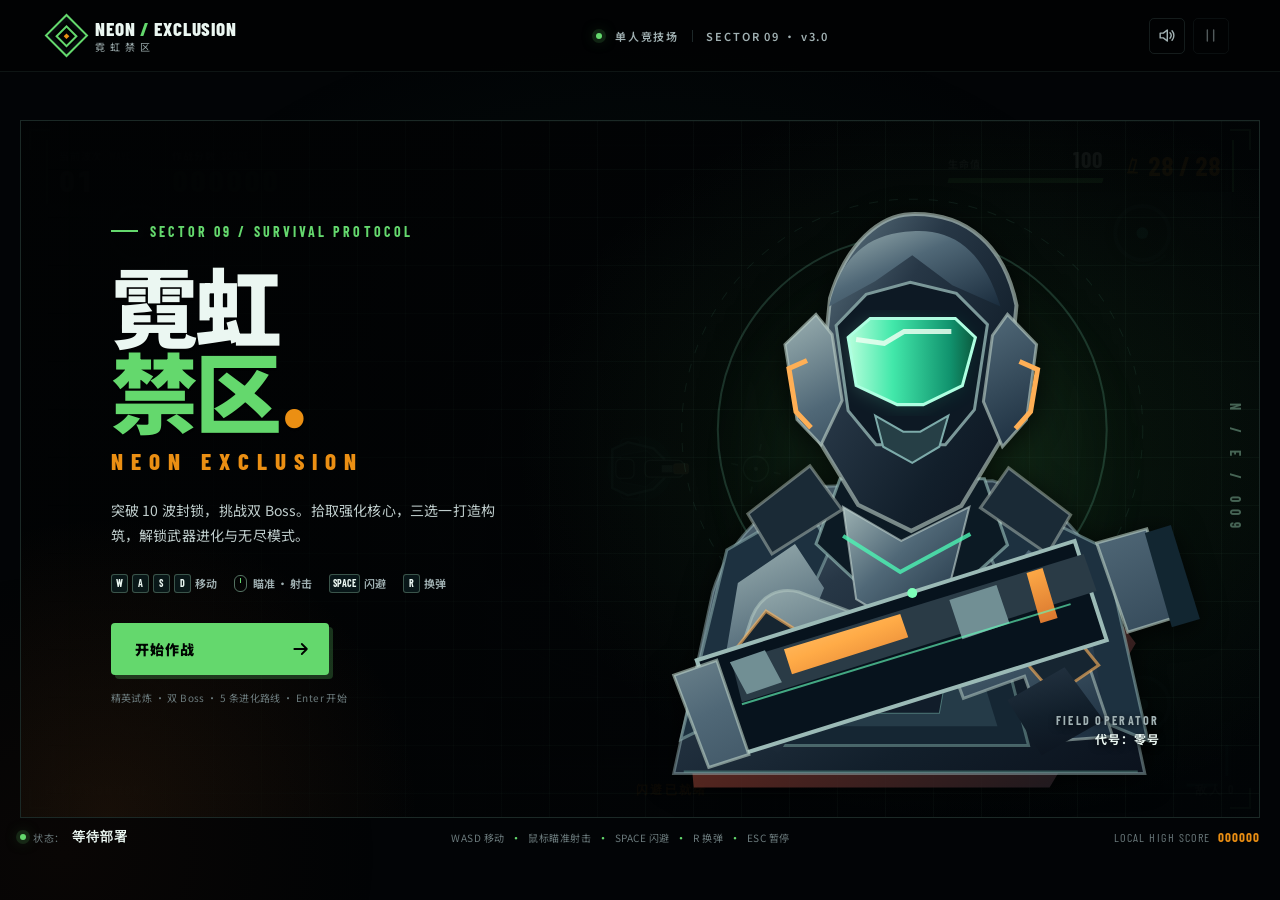
==== commit 09963650: "Add tactical wave progression, distinct bosses, build choices and side objectives" ====
--- a/index.html
+++ b/index.html
@@ -7,8 +7,8 @@
     <meta name="description" content="霓虹禁区：一款可直接在浏览器游玩的俯视角射击游戏。" />
     <title>霓虹禁区 · NEON EXCLUSION</title>
     <link rel="icon" href="data:image/svg+xml,%3Csvg xmlns='http://www.w3.org/2000/svg' viewBox='0 0 32 32'%3E%3Cpath fill='%230b171d' d='M0 0h32v32H0z'/%3E%3Cpath fill='none' stroke='%2373d683' stroke-width='2' d='m16 3 13 13-13 13L3 16Z'/%3E%3Cpath fill='%23e8c16b' d='m16 11 5 5-5 5-5-5Z'/%3E%3C/svg%3E" />
-    <link rel="stylesheet" href="./styles.css" />
-    <script type="module" src="./main.js"></script>
+    <link rel="stylesheet" href="./styles.css?v=3.0" />
+    <script type="module" src="./main.js?v=3.0"></script>
   </head>
   <body>
     <div class="app-shell">
@@ -17,7 +17,7 @@
           <span class="brand-mark" aria-hidden="true"><span></span></span>
           <span class="brand-copy"><strong>NEON<span> / </span>EXCLUSION</strong><small>霓虹禁区</small></span>
         </div>
-        <div class="masthead-meta"><span class="live-dot" aria-hidden="true"></span><span>单人竞技场</span><i></i><span class="version">SECTOR 09 · v2.1</span></div>
+        <div class="masthead-meta"><span class="live-dot" aria-hidden="true"></span><span>单人竞技场</span><i></i><span class="version">SECTOR 09 · v3.0</span></div>
         <div class="top-actions">
           <button type="button" class="icon-button" id="muteBtn" aria-label="切换音效" title="切换音效">
             <svg viewBox="0 0 24 24" aria-hidden="true"><path d="M4 9v6h4l5 4V5L8 9H4Zm12.4-.4a5 5 0 0 1 0 6.8M19 6a9 9 0 0 1 0 12" /></svg>
@@ -48,6 +48,7 @@
 
           <div class="mission-hud" id="missionHud" hidden><span id="hudMode">1 / 10</span><strong id="missionText"></strong><div class="mission-dots" id="missionDots" aria-hidden="true"><i></i><i></i><i></i><i></i><i></i><i></i><i></i><i></i><i></i><i></i></div></div>
           <div class="boss-hud" id="bossHud" hidden><div><strong id="bossName"></strong><span id="bossPhase"></span></div><div class="boss-track" id="bossBar" role="progressbar" aria-label="Boss 生命值" aria-valuemin="0" aria-valuemax="100" aria-valuenow="100"><span id="bossFill"></span></div><small id="bossHealth"></small></div>
+          <aside class="side-mission" id="sideMission" aria-label="可选战斗目标" hidden><strong id="sideTitle"></strong><span id="sideAction"></span><small id="sideReward"></small><div class="side-track"><i id="sideProgress"></i></div></aside>
           <div class="active-buffs" id="activeBuffs" aria-label="本局武器强化" hidden></div>
           <div class="lower-hud" aria-hidden="true"><span>EXCLUSION ZONE</span><span id="hudReload">武器待命</span><span id="hudRemaining">敌人 0</span></div>
           <div class="touch-controls" id="touchControls" aria-label="触屏操控" hidden>
@@ -123,14 +124,14 @@
                 <p class="mobile-controls">左摇杆移动，按住射击自动锁敌；拖动射击键瞄准，轻触闪避或换弹。</p>
                 <button type="button" class="primary-button" id="startBtn"><span>开始作战</span><svg viewBox="0 0 24 24" aria-hidden="true"><path d="M4 12h15m-6-6 6 6-6 6" /></svg></button>
                 <button type="button" class="secondary-button endless-start" id="startEndlessBtn" hidden>开始无尽模式</button>
-                <p class="intro-hint">第 3 波精英 · 第 5 / 10 波 Boss · Enter 开始</p>
+                <p class="intro-hint">精英试炼 · 双 Boss · 5 条进化路线 · Enter 开始</p>
               </div>
             </div>
             <span class="start-serial" aria-hidden="true">N / E / 009</span>
           </section>
 
           <section class="game-overlay upgrade-overlay" id="upgradeScreen" aria-labelledby="upgradeTitle" hidden>
-            <div class="upgrade-panel"><p class="upgrade-kicker" id="upgradeKicker">强化核心 · 三选一</p><h2 id="upgradeTitle">选择你的强化</h2><p class="upgrade-subtitle">决定本局的火力走向</p><div class="upgrade-choices" id="upgradeChoices"></div><p class="upgrade-hint" id="upgradeHint"></p></div>
+            <div class="upgrade-panel"><p class="upgrade-kicker" id="upgradeKicker">强化核心 · 三选一</p><h2 id="upgradeTitle">选择你的强化</h2><p class="upgrade-subtitle">决定本局的火力走向</p><div class="upgrade-choices" id="upgradeChoices"></div><div class="evolution-routes" id="evolutionRoutes" aria-label="武器进化进度" hidden></div><div class="upgrade-actions"><button type="button" class="secondary-button" id="rerollBtn">重抽 · 剩余 2 次</button><button type="button" class="secondary-button" id="skipChoiceBtn">放弃本次强化 · 恢复 12 生命</button></div><p class="upgrade-hint" id="upgradeHint"></p></div>
           </section>
           <section class="game-overlay modal-overlay victory-screen" id="victoryScreen" aria-labelledby="victoryTitle" hidden>
             <div class="modal-panel"><p class="modal-kicker">EXCLUSION LIFTED</p><div class="victory-symbol" aria-hidden="true">✦</div><h2 id="victoryTitle">封锁已突破</h2><p>全部 10 波完成，无尽模式已解锁。带上当前构筑，挑战更深的禁区。</p><div class="victory-score" id="victoryScore">0</div><p class="run-info" id="victoryInfo"></p><div class="modal-actions"><button type="button" class="primary-button" id="continueEndlessBtn">带着当前构筑继续无尽</button><button type="button" class="secondary-button" id="victoryRestartBtn">重新挑战 10 波</button></div></div>
--- a/styles.css
+++ b/styles.css
@@ -435,3 +435,68 @@
   .touch-dash { right:105px; width:53px; height:53px; }
   .touch-reload { right:30px; }
 }
+
+/* v3: compact optional objectives, actionable evolution progress and choice controls. */
+.stage-corners { z-index:4; }
+.side-mission { position:absolute; z-index:3; top:112px; left:24px; display:flex; flex-direction:column; gap:4px; max-width:215px; padding:8px 10px; background:#09151d66; color:#ffe1a8; pointer-events:none; font-size:11px; line-height:1.4; }
+.side-mission strong { font-size:12px; }
+.side-mission span { color:#e7eadb; }
+.side-mission small { font-size:10px; color:#d8cbac; }
+.side-track { height:2px; background:#ae8f5b40; margin-top:3px; }
+.side-track i { display:block; height:100%; background:#ffdb94; width:0; }
+.side-mission[data-status="complete"] { color:#9ceabf; }
+.side-mission[data-status="missed"] { opacity:.55; }
+.upgrade-panel { max-height:100%; overflow:auto; }
+.upgrade-actions { display:flex; justify-content:center; flex-wrap:wrap; gap:10px; margin-top:16px; }
+.upgrade-actions .secondary-button { min-height:40px; width:auto; padding:8px 15px; margin:0; font-size:11px; }
+.evolution-routes { display:flex; flex-direction:column; gap:5px; margin-top:15px; text-align:left; font-size:11px; line-height:1.5; color:#c2d8d8; }
+.evolution-routes span { padding:3px 0; }
+.evolution-routes .route-active { color:#a7efbd; }
+.choice-tradeoff { align-self:flex-start; margin-bottom:10px; color:#ffcf9c; font-size:10px; }
+.upgrade-choice.is-ready { border-color:#9fe8b3; }
+.upgrade-choice small.recipe-ready { color:#b5f6c7; font-weight:800; }
+@media(max-width:760px) {
+  .side-mission { top:102px; left:12px; max-width:175px; padding:5px 7px; font-size:9px; gap:2px; }
+  .side-mission strong { font-size:10px; }
+  .side-mission small { font-size:8px; }
+  .evolution-routes { font-size:10px; }
+}
+@media(max-width:520px) and (orientation:portrait) {
+  html.touch-device .upgrade-overlay { position:fixed; inset:58px 0 0; padding:12px; }
+  html.touch-device .upgrade-panel { margin:auto 0; max-height:100%; }
+  html.touch-device .upgrade-panel { padding:14px 12px; }
+  html.touch-device .upgrade-panel h2 { font-size:22px; }
+  html.touch-device .upgrade-kicker { margin-bottom:5px; font-size:10px; }
+  html.touch-device .upgrade-subtitle { display:none; }
+  html.touch-device .upgrade-choices { margin-top:14px; gap:8px; }
+  html.touch-device .upgrade-choice { display:grid; grid-template-columns:24px minmax(0,1fr); gap:4px 9px; padding:10px 12px; }
+  html.touch-device .choice-top { grid-column:1; grid-row:1 / span 2; margin:0; align-self:start; }
+  html.touch-device .choice-icon { font-size:21px; }
+  html.touch-device .choice-top kbd { display:none; }
+  html.touch-device .upgrade-choice > strong { grid-column:2; margin:0; font-size:15px; }
+  html.touch-device .choice-level { grid-column:2; font-size:9px; }
+  html.touch-device .choice-description { grid-column:1 / -1; margin-top:3px; font-size:11px; line-height:1.5; }
+  html.touch-device .upgrade-choice small { grid-column:1 / -1; padding-top:3px; font-size:9px; }
+  html.touch-device .choice-tradeoff { grid-column:1 / -1; grid-row:1; margin:0; font-size:9px; }
+  html.touch-device .upgrade-choice:has(.choice-tradeoff) .choice-top { grid-row:2 / span 2; }
+  html.touch-device .evolution-routes { margin-top:9px; font-size:9px; gap:2px; }
+  html.touch-device .upgrade-hint { margin-top:10px; font-size:9px; }
+  html.touch-device .side-mission { position:fixed; top:96px; bottom:auto; left:16px; max-width:240px; }
+  .upgrade-actions { gap:8px; }
+  .upgrade-actions .secondary-button { flex:1 1 auto; min-height:42px; padding:8px; font-size:10px; }
+}
+@media(max-height:500px) and (orientation:landscape) {
+  html.touch-device .upgrade-overlay { position:fixed; inset:48px 12px 8px; padding:0; }
+  .side-mission { top:84px; font-size:8px; max-width:152px; }
+  .side-mission strong { font-size:9px; }
+  .side-mission small { font-size:8px; }
+  .upgrade-panel { padding:10px 14px; }
+  .upgrade-choice { min-height:122px; padding:9px 10px; }
+  .choice-top { margin-bottom:8px; }
+  .choice-icon { font-size:20px; }
+  .choice-tradeoff { margin-bottom:5px; font-size:8px; }
+  .evolution-routes { font-size:8px; margin-top:8px; gap:0; }
+  .upgrade-actions { margin-top:8px; gap:8px; }
+  .upgrade-actions .secondary-button { min-height:34px; padding:5px 12px; font-size:10px; }
+  .upgrade-hint { margin-top:8px; }
+}
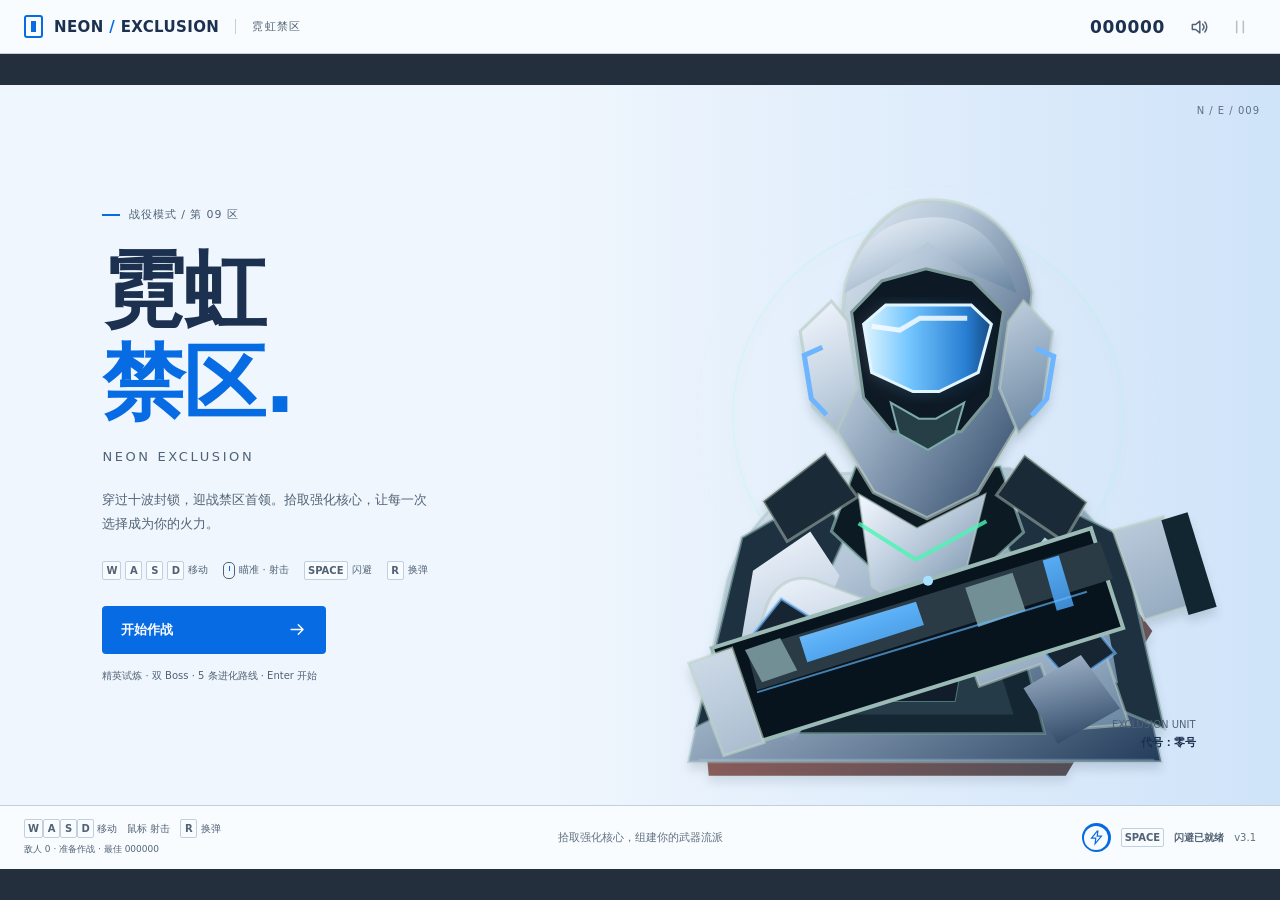
==== commit 7e0834bb: "Apply ice-blue competitive UI and redraw arena armor" ====
--- a/index.html
+++ b/index.html
@@ -3,12 +3,12 @@
   <head>
     <meta charset="UTF-8" />
     <meta name="viewport" content="width=device-width, initial-scale=1, viewport-fit=cover" />
-    <meta name="theme-color" content="#090d14" />
+    <meta name="theme-color" content="#f5f8fd" />
     <meta name="description" content="霓虹禁区：一款可直接在浏览器游玩的俯视角射击游戏。" />
     <title>霓虹禁区 · NEON EXCLUSION</title>
-    <link rel="icon" href="data:image/svg+xml,%3Csvg xmlns='http://www.w3.org/2000/svg' viewBox='0 0 32 32'%3E%3Cpath fill='%230b171d' d='M0 0h32v32H0z'/%3E%3Cpath fill='none' stroke='%2373d683' stroke-width='2' d='m16 3 13 13-13 13L3 16Z'/%3E%3Cpath fill='%23e8c16b' d='m16 11 5 5-5 5-5-5Z'/%3E%3C/svg%3E" />
-    <link rel="stylesheet" href="./styles.css?v=3.0" />
-    <script type="module" src="./main.js?v=3.0"></script>
+    <link rel="icon" href="data:image/svg+xml,%3Csvg xmlns='http://www.w3.org/2000/svg' viewBox='0 0 32 32'%3E%3Cpath fill='%23f5f8fd' d='M0 0h32v32H0z'/%3E%3Cpath fill='none' stroke='%23256adc' stroke-width='2' d='m16 3 13 13-13 13L3 16Z'/%3E%3Cpath fill='%2358b9f4' d='m16 11 5 5-5 5-5-5Z'/%3E%3C/svg%3E" />
+    <link rel="stylesheet" href="./styles.css?v=3.1" />
+    <script type="module" src="./main.js?v=3.1"></script>
   </head>
   <body>
     <div class="app-shell">
@@ -17,8 +17,8 @@
           <span class="brand-mark" aria-hidden="true"><span></span></span>
           <span class="brand-copy"><strong>NEON<span> / </span>EXCLUSION</strong><small>霓虹禁区</small></span>
         </div>
-        <div class="masthead-meta"><span class="live-dot" aria-hidden="true"></span><span>单人竞技场</span><i></i><span class="version">SECTOR 09 · v3.0</span></div>
-        <div class="top-actions">
+        <div class="masthead-meta"><div class="mission-hud" id="missionHud" hidden><span id="hudMode">1 / 10</span><strong id="missionText"></strong><div class="mission-dots" id="missionDots" aria-hidden="true"><i></i><i></i><i></i><i></i><i></i><i></i><i></i><i></i><i></i><i></i></div></div></div>
+        <div class="top-actions"><span class="sr-only" id="hudWave">01</span><strong class="header-score" id="hudScore" aria-label="作战分数">000000</strong>
           <button type="button" class="icon-button" id="muteBtn" aria-label="切换音效" title="切换音效">
             <svg viewBox="0 0 24 24" aria-hidden="true"><path d="M4 9v6h4l5 4V5L8 9H4Zm12.4-.4a5 5 0 0 1 0 6.8M19 6a9 9 0 0 1 0 12" /></svg>
           </button>
@@ -35,22 +35,17 @@
           <div class="stage-corners" aria-hidden="true"><i></i><i></i><i></i><i></i></div>
 
           <div class="combat-hud" id="combatHud" aria-live="polite">
-            <div class="hud-left">
-              <div class="hud-metric hud-wave"><span class="hud-label">当前波次 <small>WAVE</small></span><strong id="hudWave">01</strong></div>
-              <span class="hud-divider" aria-hidden="true"></span>
-              <div class="hud-metric hud-score"><span class="hud-label">作战分数 <small>SCORE</small></span><strong id="hudScore">000000</strong></div>
-            </div>
             <div class="hud-right">
               <div class="health-widget"><div class="health-top"><span>生命值</span><strong id="hudHealth">100</strong><small id="hudShield"></small></div><div class="health-track"><span id="healthFill"></span></div></div>
               <div class="ammo-widget"><svg viewBox="0 0 24 24" aria-hidden="true"><path d="m7 20 4-15h6l-4 15H7Zm-1 1h12M12 5V3" /></svg><strong id="hudAmmo">24 / 24</strong></div>
             </div>
           </div>
 
-          <div class="mission-hud" id="missionHud" hidden><span id="hudMode">1 / 10</span><strong id="missionText"></strong><div class="mission-dots" id="missionDots" aria-hidden="true"><i></i><i></i><i></i><i></i><i></i><i></i><i></i><i></i><i></i><i></i></div></div>
+
           <div class="boss-hud" id="bossHud" hidden><div><strong id="bossName"></strong><span id="bossPhase"></span></div><div class="boss-track" id="bossBar" role="progressbar" aria-label="Boss 生命值" aria-valuemin="0" aria-valuemax="100" aria-valuenow="100"><span id="bossFill"></span></div><small id="bossHealth"></small></div>
           <aside class="side-mission" id="sideMission" aria-label="可选战斗目标" hidden><strong id="sideTitle"></strong><span id="sideAction"></span><small id="sideReward"></small><div class="side-track"><i id="sideProgress"></i></div></aside>
-          <div class="active-buffs" id="activeBuffs" aria-label="本局武器强化" hidden></div>
-          <div class="lower-hud" aria-hidden="true"><span>EXCLUSION ZONE</span><span id="hudReload">武器待命</span><span id="hudRemaining">敌人 0</span></div>
+
+
           <div class="touch-controls" id="touchControls" aria-label="触屏操控" hidden>
             <div class="move-stick" id="moveStick" role="group" aria-label="移动摇杆，按住并拖动以移动"><span class="stick-label">移动</span><span class="stick-guide" aria-hidden="true"></span><span class="stick-thumb" aria-hidden="true"></span></div>
             <button type="button" class="touch-button touch-fire" id="fireBtn" aria-label="按住射击，拖动自由瞄准"><svg viewBox="0 0 32 32" aria-hidden="true"><circle cx="16" cy="16" r="8"/><path d="M16 2v8m0 12v8M2 16h8m12 0h8"/><circle cx="16" cy="16" r="2"/></svg><span id="fireLabel">射击</span></button>
@@ -66,10 +61,10 @@
               <div class="intro-art" aria-hidden="true">
                 <svg viewBox="0 0 560 680" role="img" xmlns="http://www.w3.org/2000/svg">
                   <defs>
-                    <linearGradient id="armor" x1="0" y1="0" x2="1" y2="1"><stop stop-color="#647c88"/><stop offset=".34" stop-color="#273746"/><stop offset=".7" stop-color="#121f2b"/><stop offset="1" stop-color="#0b121d"/></linearGradient>
-                    <linearGradient id="armorHi" x1="0" y1="0" x2="1" y2="1"><stop stop-color="#9cb1b2"/><stop offset=".42" stop-color="#506877"/><stop offset="1" stop-color="#1a2c3d"/></linearGradient>
-                    <linearGradient id="visor" x1="0" y1="0" x2="1" y2="0"><stop stop-color="#b7ffdc"/><stop offset=".35" stop-color="#42e8aa"/><stop offset=".8" stop-color="#11936e"/><stop offset="1" stop-color="#0b593d"/></linearGradient>
-                    <linearGradient id="orange" x1="0" y1="0" x2="1" y2="1"><stop stop-color="#ffe1a1"/><stop offset=".45" stop-color="#ffab47"/><stop offset="1" stop-color="#b84919"/></linearGradient>
+                    <linearGradient id="armor" x1="0" y1="0" x2="1" y2="1"><stop stop-color="#e5edf5"/><stop offset=".34" stop-color="#b2c4d6"/><stop offset=".7" stop-color="#647b96"/><stop offset="1" stop-color="#233c59"/></linearGradient>
+                    <linearGradient id="armorHi" x1="0" y1="0" x2="1" y2="1"><stop stop-color="#f4f8ff"/><stop offset=".42" stop-color="#bdcddd"/><stop offset="1" stop-color="#67839e"/></linearGradient>
+                    <linearGradient id="visor" x1="0" y1="0" x2="1" y2="0"><stop stop-color="#e0f5ff"/><stop offset=".35" stop-color="#75c7ff"/><stop offset=".8" stop-color="#287ed2"/><stop offset="1" stop-color="#154b85"/></linearGradient>
+                    <linearGradient id="orange" x1="0" y1="0" x2="1" y2="1"><stop stop-color="#d2efff"/><stop offset=".45" stop-color="#59aef5"/><stop offset="1" stop-color="#2567ad"/></linearGradient>
                     <linearGradient id="cape" x1="0" y1="0" x2="1" y2="1"><stop stop-color="#b45430"/><stop offset=".55" stop-color="#672f29"/><stop offset="1" stop-color="#1b1e27"/></linearGradient>
                     <filter id="softGlow"><feGaussianBlur stdDeviation="9"/></filter>
                   </defs>
@@ -89,14 +84,14 @@
                   <path d="M197 171c12-52 41-73 83-75 43-3 72 22 88 75l-48-21-40-30-37 26Z" fill="url(#armorHi)"/>
                   <path d="m204 190 30-31 44-12 46 11 31 31-13 85-29 35h-69l-28-34Z" fill="#0d1924" stroke="#7b9899" stroke-width="3"/>
                   <path d="m216 204 22-20h85l20 20-13 49-39 18h-26l-41-18Z" fill="url(#visor)" opacity=".2" filter="url(#softGlow)"/>
-                  <path d="m216 202 22-19h85l20 19-13 48-39 19h-26l-41-19Z" fill="url(#visor)" stroke="#aeffe1" stroke-width="3"/>
-                  <path d="m224 204 28 4 20-12h47" fill="none" stroke="#ecfff1" stroke-width="5" opacity=".85"/>
+                  <path d="m216 202 22-19h85l20 19-13 48-39 19h-26l-41-19Z" fill="url(#visor)" stroke="#e0f5ff" stroke-width="3"/>
+                  <path d="m224 204 28 4 20-12h47" fill="none" stroke="#f7fcff" stroke-width="5" opacity=".85"/>
                   <path d="m243 280 28 16h17l28-16-9 31-27 16-29-16Z" fill="#263f46" stroke="#7dabaa" stroke-width="2"/>
                   <path d="m184 179-31 30 12 75 24 25 21-44-10-66ZM375 179l29 30-10 75-24 27-19-45 9-66Z" fill="url(#armorHi)" stroke="#b7cbc4" stroke-opacity=".65" stroke-width="3"/>
-                  <path d="m175 225-18 8 7 43 15 16M387 226l18 8-7 42-15 17" fill="none" stroke="#ffaf55" stroke-width="5"/>
+                  <path d="m175 225-18 8 7 43 15 16M387 226l18 8-7 42-15 17" fill="none" stroke="#6db6ff" stroke-width="5"/>
                   <path d="M178 330 116 378l24 40 70-44ZM376 332l62 47-23 39-67-46Z" fill="#1a2a36" stroke="#c3d0c6" stroke-opacity=".45" stroke-width="3"/>
                   <path d="M81 598 120 481c9-22 27-30 47-25l89 34-27 74-61-22-22 66ZM480 600l-40-119c-9-23-28-31-48-26l-88 34 27 73 61-22 23 65Z" fill="url(#armorHi)" stroke="#b5cbc3" stroke-opacity=".55" stroke-width="3"/>
-                  <path d="M134 475 91 529l44 30 47-54ZM422 475l44 54-44 30-47-54Z" fill="#162531" stroke="#ffb35b" stroke-opacity=".62" stroke-width="3"/>
+                  <path d="M134 475 91 529l44 30 47-54ZM422 475l44 54-44 30-47-54Z" fill="#162531" stroke="#76bcff" stroke-opacity=".62" stroke-width="3"/>
                   <path d="M125 530 85 582l62 35 34-55ZM432 531l39 53-62 35-34-55Z" fill="url(#armor)"/>
                   <path d="M65 524 442 405l32 99-375 117Z" fill="#07131d" stroke="#9bbab6" stroke-width="4"/>
                   <path d="M100 526 451 418l13 37-354 111Z" fill="#2a3b46"/>
@@ -104,17 +99,17 @@
                   <path d="M150 546 115 558l-17-32 35-12ZM317 464l47-15 13 38-47 16Z" fill="#718f94"/>
                   <path d="M42 539 85 524l32 94-40 13ZM464 407l50-14 29 88-48 15Z" fill="url(#armorHi)" stroke="#bfd4c9" stroke-opacity=".6" stroke-width="3"/>
                   <path d="m512 397 26-8 29 94-28 8Z" fill="#122631"/>
-                  <path d="M110 568 438 468" stroke="#65f7b8" stroke-opacity=".65" stroke-width="2"/>
-                  <circle cx="280" cy="457" r="5" fill="#7effba"/>
-                  <path d="M52 635h453" stroke="#9affe0" stroke-opacity=".26" stroke-width="2"/>
+                  <path d="M110 568 438 468" stroke="#64bbff" stroke-opacity=".65" stroke-width="2"/>
+                  <circle cx="280" cy="457" r="5" fill="#a8e1ff"/>
+                  <path d="M52 635h453" stroke="#b4dbff" stroke-opacity=".26" stroke-width="2"/>
                 </svg>
-                <div class="art-caption"><span>FIELD OPERATOR</span><strong>代号：零号</strong></div>
+                <div class="art-caption"><span>EXCLUSION UNIT</span><strong>代号：零号</strong></div>
               </div>
               <div class="intro-copy">
-                <p class="eyebrow"><span class="eyebrow-line"></span> SECTOR 09 / SURVIVAL PROTOCOL</p>
+                <p class="eyebrow"><span class="eyebrow-line"></span> 战役模式 / 第 09 区</p>
                 <h1 id="gameTitle"><span>霓虹</span><span>禁区<span class="title-dot">.</span></span></h1>
                 <p class="intro-english">NEON EXCLUSION</p>
-                <p class="intro-description">突破 10 波封锁，挑战双 Boss。拾取强化核心，三选一打造构筑，解锁武器进化与无尽模式。</p>
+                <p class="intro-description">穿过十波封锁，迎战禁区首领。拾取强化核心，让每一次选择成为你的火力。</p>
                 <div class="control-list" aria-label="操作方式">
                   <span><kbd>W</kbd><kbd>A</kbd><kbd>S</kbd><kbd>D</kbd> 移动</span>
                   <span><span class="mouse-icon" aria-hidden="true"></span> 瞄准 · 射击</span>
@@ -144,7 +139,11 @@
             <div class="modal-panel"><p class="modal-kicker">MISSION REPORT / SECTOR 09</p><h2 id="overTitle">任务结束</h2><p>战线记录已保存。下一次，走得更远。</p><div class="result-line"><div><span>最终分数</span><strong id="finalScore">0</strong></div><div><span>抵达波次</span><strong id="finalWave">1</strong></div></div><p class="run-info" id="finalRunInfo"></p><button type="button" class="primary-button" id="restartBtn"><span>再次作战</span><svg viewBox="0 0 24 24" aria-hidden="true"><path d="M4 12h15m-6-6 6 6-6 6" /></svg></button></div>
           </section>
         </div>
-        <footer class="game-footer"><span><span class="footer-pulse"></span> 状态：<strong id="statusText">等待部署</strong></span><p>WASD 移动 <b>·</b> 鼠标瞄准射击 <b>·</b> SPACE 闪避 <b>·</b> R 换弹 <b>·</b> ESC 暂停</p><span>LOCAL HIGH SCORE <strong id="hudBest">000000</strong></span></footer>
+        <footer class="game-footer">
+          <div class="footer-controls"><p><kbd>W</kbd><kbd>A</kbd><kbd>S</kbd><kbd>D</kbd> 移动　鼠标 射击　<kbd>R</kbd> 换弹</p><small><span id="hudRemaining">敌人 0</span> · <span id="statusText">准备作战</span> · 最佳 <span id="hudBest">000000</span></small></div>
+          <div class="build-tray"><div class="active-buffs" id="activeBuffs" aria-label="本局武器强化" hidden></div><span class="build-empty" id="buildEmpty">拾取强化核心，组建你的武器流派</span></div>
+          <div class="footer-status"><div class="dash-meter" id="desktopDash" aria-label="闪避冷却"><svg viewBox="0 0 24 24" aria-hidden="true"><path d="m13 3-8 10h6l-1 8 9-11h-6l1-7Z"/></svg></div><kbd>SPACE</kbd><strong id="hudReload">闪避已就绪</strong><span class="version">v3.1</span></div>
+        </footer>
       </main>
     </div>
   </body>
--- a/styles.css
+++ b/styles.css
@@ -1,502 +1,351 @@
-@import url('https://fonts.googleapis.com/css2?family=Barlow+Condensed:wght@500;600;700;800;900&family=Noto+Sans+SC:wght@400;500;600;700;800;900&display=swap');
-
 :root {
-  color-scheme: dark;
-  --bg: oklch(0.105 0.008 235);
-  --surface: oklch(0.16 0.015 225);
-  --surface-hi: oklch(0.22 0.018 215);
-  --ink: oklch(0.965 0.014 170);
-  --muted: oklch(0.75 0.018 205);
-  --subtle: oklch(0.57 0.018 210);
-  --line: oklch(0.39 0.025 210 / .54);
-  --primary: oklch(0.79 0.18 145);
-  --primary-dark: oklch(0.42 0.13 145);
-  --accent: oklch(0.73 0.16 65);
-  --danger: oklch(0.67 0.19 25);
-  --display: 'Barlow Condensed', Impact, 'Arial Narrow', sans-serif;
-  --body: 'Noto Sans SC', 'Microsoft YaHei', system-ui, sans-serif;
-}
-
+  color-scheme: light;
+  --bg: oklch(0.968 0.012 250);
+  --surface: oklch(0.99 0.005 250);
+  --surface-hi: oklch(0.938 0.018 250);
+  --ink: oklch(0.31 0.061 258);
+  --muted: oklch(0.49 0.037 252);
+  --subtle: oklch(0.54 0.032 252);
+  --line: oklch(0.85 0.025 250);
+  --primary: oklch(0.55 0.2 258);
+  --primary-dark: oklch(0.43 0.18 258);
+  --accent: oklch(0.73 0.12 227);
+  --danger: oklch(0.58 0.21 24);
+  --body: 'Segoe UI', 'Microsoft YaHei', system-ui, sans-serif;
+  --display: var(--body);
+}
 * { box-sizing: border-box; }
 html { min-width: 320px; min-height: 100%; }
-body { margin: 0; min-height: 100vh; background: var(--bg); color: var(--ink); font-family: var(--body); overflow-x: hidden; }
-body::before { content: ''; position: fixed; inset: 0; z-index: -1; background: radial-gradient(ellipse 58% 53% at 50% 40%, oklch(0.27 0.046 163 / .26), transparent 72%), radial-gradient(ellipse 35% 45% at 5% 95%, oklch(0.26 0.075 55 / .13), transparent 70%); pointer-events: none; }
-button { font: inherit; cursor: pointer; }
-button:disabled { cursor: not-allowed; opacity: .5; }
+body { margin: 0; background: var(--bg); color: var(--ink); font-family: var(--body); overflow-x: hidden; }
+button { color: inherit; font: inherit; cursor: pointer; -webkit-tap-highlight-color: transparent; }
+button:disabled { opacity: .4; cursor: not-allowed; }
 button:focus-visible { outline: 2px solid var(--primary); outline-offset: 4px; }
-[hidden], .hidden { display: none !important; }
-
-.app-shell { width: 100%; min-height: 100vh; display: flex; flex-direction: column; }
-.masthead { height: 72px; flex: 0 0 auto; display: flex; align-items: center; justify-content: space-between; padding: 0 clamp(20px, 4vw, 66px); border-bottom: 1px solid oklch(0.4 0.03 184 / .25); background: oklch(0.09 0.006 228 / .8); }
-.brand { display: inline-flex; align-items: center; gap: 13px; min-width: 225px; }
-.brand-mark { display: grid; place-items: center; width: 31px; height: 31px; transform: rotate(45deg); border: 2px solid var(--primary); box-shadow: inset 0 0 0 3px oklch(0.14 0.01 235); }
-.brand-mark::before { content: ''; width: 12px; height: 12px; border: 2px solid var(--primary); }
-.brand-mark span { position: absolute; width: 4px; height: 4px; background: var(--accent); }
-.brand-copy { display: flex; flex-direction: column; line-height: 1.05; }
-.brand-copy strong { font-family: var(--display); font-weight: 800; font-size: 19px; line-height: 1; letter-spacing: .045em; }
+[hidden] { display: none !important; }
+.sr-only { position: absolute; width: 1px; height: 1px; padding: 0; margin: -1px; overflow: hidden; clip-path: inset(50%); white-space: nowrap; border: 0; }
+.app-shell { min-height: 100svh; display: flex; flex-direction: column; }
+
+/* Light chrome keeps persistent information outside the battlefield. */
+.masthead { height: 54px; flex: 0 0 54px; padding: 0 24px; display: flex; align-items: center; justify-content: space-between; gap: 20px; background: var(--surface); border-bottom: 1px solid var(--line); }
+.brand { display: flex; align-items: center; gap: 11px; white-space: nowrap; }
+.brand-mark { width: 19px; height: 23px; border: 2px solid var(--primary); border-radius: 3px; display: grid; place-items: center; }
+.brand-mark::before { content: ''; width: 5px; height: 11px; background: var(--primary); }
+.brand-mark span { display: none; }
+.brand-copy { display: flex; align-items: center; gap: 16px; }
+.brand-copy strong { font-size: 15px; letter-spacing: .025em; font-weight: 750; }
 .brand-copy strong span { color: var(--primary); }
-.brand-copy small { color: var(--muted); font-size: 10px; letter-spacing: .5em; margin-top: 4px; }
-.masthead-meta { display: flex; align-items: center; gap: 13px; color: var(--muted); font-size: 11px; font-weight: 600; letter-spacing: .17em; }
-.masthead-meta i { display: block; height: 12px; border-left: 1px solid var(--line); }
-.live-dot, .footer-pulse { width: 6px; height: 6px; background: var(--primary); display: inline-block; border-radius: 50%; box-shadow: 0 0 0 4px oklch(0.79 0.18 145 / .13), 0 0 14px oklch(0.79 0.18 145 / .5); }
-.top-actions { display: flex; gap: 8px; }
-.icon-button { width: 36px; height: 36px; display: grid; place-items: center; padding: 0; color: var(--muted); background: transparent; border: 1px solid oklch(0.45 0.028 190 / .3); border-radius: 5px; transition: background .2s, color .2s, border-color .2s; }
-.icon-button:hover { color: var(--primary); background: oklch(0.79 0.18 145 / .08); border-color: oklch(0.79 0.18 145 / .5); }
-.icon-button svg { width: 19px; height: 19px; fill: none; stroke: currentColor; stroke-width: 1.8; stroke-linecap: round; stroke-linejoin: round; }
-
-.game-main { flex: 1; min-height: 0; display: flex; flex-direction: column; align-items: center; justify-content: center; gap: 0; padding: clamp(10px, 1.7vh, 20px) 20px 10px; }
-.game-stage { position: relative; isolation: isolate; width: min(100%, 1440px, calc((100dvh - 155px) * 16 / 9)); aspect-ratio: 16 / 9; overflow: hidden; background: oklch(0.13 0.015 225); border: 1px solid oklch(0.49 0.05 158 / .35); }
-.game-stage::before { content: ''; position: absolute; inset: -1px; z-index: 1; pointer-events: none; background: linear-gradient(90deg, oklch(0.79 0.18 145 / .13), transparent 10%, transparent 90%, oklch(0.79 0.18 145 / .13)); }
+.brand-copy small { padding-left: 16px; border-left: 1px solid var(--line); color: var(--muted); font-size: 11px; letter-spacing: .12em; }
+.masthead-meta { min-width: 0; }
+.mission-hud { display: flex; align-items: center; justify-content: center; gap: 12px; position: relative; padding-bottom: 8px; white-space: nowrap; }
+.mission-hud > span { font-size: 13px; font-weight: 700; font-variant-numeric: tabular-nums; }
+.mission-hud > strong { max-width: 260px; overflow: hidden; text-overflow: ellipsis; font-size: 11px; color: var(--muted); font-weight: 500; }
+.mission-dots { position: absolute; left: 0; right: 0; bottom: 0; display: flex; gap: 3px; height: 3px; }
+.mission-dots i { flex: 1; background: var(--line); border-radius: 2px; }
+.mission-dots i.is-complete { background: oklch(0.74 0.1 250); }
+.mission-dots i.is-current { background: var(--primary); }
+.top-actions { display: flex; align-items: center; gap: 9px; }
+.header-score { font-size: 17px; font-weight: 700; letter-spacing: .04em; margin-right: 9px; font-variant-numeric: tabular-nums; }
+.icon-button { width: 32px; height: 32px; padding: 6px; background: transparent; border: 0; border-radius: 4px; color: var(--muted); }
+.icon-button:hover { color: var(--primary); background: var(--surface-hi); }
+.icon-button svg { width: 20px; height: 20px; fill: none; stroke: currentColor; stroke-width: 1.8; stroke-linecap: round; stroke-linejoin: round; }
+.version { font-size: 10px; color: var(--subtle); }
+.masthead { position: relative; z-index: 2; }
+.game-main { flex: 1; min-height: 0; display: flex; flex-direction: column; justify-content: center; align-items: center; background: oklch(0.3 0.03 252); }
+.game-stage { position: relative; z-index: 1; isolation: isolate; width: min(100%, calc((100dvh - 118px) * 16 / 9)); aspect-ratio: 16 / 9; overflow: hidden; background: oklch(0.4 0.04 252); }
 #gameCanvas { position: absolute; inset: 0; display: block; width: 100%; height: 100%; touch-action: none; }
-.stage-vignette { position: absolute; inset: 0; z-index: 2; pointer-events: none; box-shadow: inset 0 0 100px 30px oklch(0.06 0.006 225 / .36); }
-.stage-corners { position: absolute; inset: 8px; z-index: 8; pointer-events: none; }
-.stage-corners i { position: absolute; display: block; width: 21px; height: 21px; border-color: oklch(0.83 0.15 150 / .8); border-style: solid; }
-.stage-corners i:nth-child(1) { top: 0; left: 0; border-width: 2px 0 0 2px; }
-.stage-corners i:nth-child(2) { top: 0; right: 0; border-width: 2px 2px 0 0; }
-.stage-corners i:nth-child(3) { bottom: 0; left: 0; border-width: 0 0 2px 2px; }
-.stage-corners i:nth-child(4) { bottom: 0; right: 0; border-width: 0 2px 2px 0; }
-
-.combat-hud { position: absolute; z-index: 3; top: 19px; left: 25px; right: 25px; display: flex; align-items: flex-start; justify-content: space-between; gap: 20px; pointer-events: none; }
-.hud-left, .hud-right { display: flex; align-items: center; gap: 20px; }
-.hud-left { background: linear-gradient(90deg, oklch(0.08 0.006 220 / .8), oklch(0.08 0.006 220 / .13)); padding: 8px 26px 9px 11px; border-left: 2px solid var(--primary); }
-.hud-metric { display: flex; flex-direction: column; gap: 2px; }
-.hud-label { color: var(--muted); font-size: 10px; font-weight: 700; letter-spacing: .08em; white-space: nowrap; }
-.hud-label small { font-family: var(--display); color: var(--subtle); font-size: 10px; letter-spacing: .08em; margin-left: 4px; }
-.hud-metric strong { color: var(--ink); font-family: var(--display); font-weight: 800; font-size: 31px; line-height: .95; font-variant-numeric: tabular-nums; letter-spacing: .06em; }
-.hud-score strong { color: var(--primary); }
-.hud-divider { display: block; align-self: stretch; border-left: 1px solid oklch(0.66 0.04 170 / .38); }
-.hud-right { background: linear-gradient(270deg, oklch(0.08 0.006 220 / .8), oklch(0.08 0.006 220 / .15)); padding: 8px 11px 9px 27px; border-right: 2px solid var(--primary); }
-.health-widget { width: 155px; }
-.health-top { display: flex; align-items: baseline; justify-content: space-between; color: var(--muted); font-size: 10px; font-weight: 700; letter-spacing: .1em; }
-.health-top strong { color: var(--ink); font-family: var(--display); font-size: 23px; line-height: 1; }
-.health-track { height: 5px; margin-top: 7px; background: oklch(0.4 0.03 200 / .5); overflow: hidden; transform: skewX(-15deg); }
-.health-track span { display: block; width: 100%; height: 100%; background: var(--primary); box-shadow: 0 0 14px var(--primary); transition: width .22s ease-out, background .2s; }
-.health-track span.is-low { background: var(--danger); box-shadow: 0 0 14px var(--danger); }
-.game-stage.critical-health::after { content: ''; position: absolute; inset: 0; z-index: 2; pointer-events: none; box-shadow: inset 0 0 90px 16px oklch(0.62 0.18 25 / .28); animation: danger-pulse 1.4s ease-in-out infinite; }
-@keyframes danger-pulse { 50% { opacity: .4; } }
-.ammo-widget { display: flex; align-items: center; gap: 6px; min-width: 94px; justify-content: end; color: var(--accent); }
-.ammo-widget svg { width: 19px; height: 19px; fill: none; stroke: currentColor; stroke-width: 1.9; stroke-linecap: round; stroke-linejoin: round; }
-.ammo-widget strong { font-family: var(--display); font-weight: 700; font-size: 26px; font-variant-numeric: tabular-nums; white-space: nowrap; }
-.lower-hud { position: absolute; z-index: 3; bottom: 18px; left: 24px; right: 24px; display: flex; align-items: center; justify-content: space-between; color: oklch(0.77 0.06 166 / .65); font: 700 12px var(--display); letter-spacing: .19em; text-shadow: 0 1px 3px var(--bg); pointer-events: none; }
-.lower-hud span:nth-child(2) { color: var(--accent); }
-.event-toast { position: absolute; z-index: 4; top: 22%; left: 50%; transform: translate(-50%, -12px); color: var(--primary); font: 800 26px var(--display); letter-spacing: .07em; text-shadow: 0 0 15px oklch(0.79 0.18 145 / .45); opacity: 0; pointer-events: none; transition: opacity .2s, transform .25s ease-out; white-space: nowrap; }
-.event-toast.show, .event-toast.is-visible { opacity: 1; transform: translate(-50%, 0); }
-.dash-button { display: none; }
-.active-buffs { position: absolute; z-index: 3; left: 26px; right: 26px; bottom: 48px; display: flex; flex-wrap: wrap; gap: 6px; pointer-events: none; }
-.active-buffs span { padding: 5px 9px; border: 1px solid var(--buff-color); border-radius: 4px; background: #09151eed; color: var(--buff-color); font: 700 12px var(--body); }
-.event-toast { width: max-content; max-width: calc(100% - 40px); white-space: normal; text-align: center; font-size: clamp(13px, 2vw, 24px); line-height: 1.5; padding: 7px 14px; border-radius: 4px; background: #06121ce8; }
-.event-toast { font-size:clamp(11px,1.15vw,15px); padding:3px 8px; background:#06121c59; letter-spacing:.02em; text-shadow:0 1px 3px #0009; }
+.stage-corners, .stage-vignette, .hud-left, .ammo-widget, .lower-hud { display: none; }
+.combat-hud { position: absolute; z-index: 2; top: 17px; right: 23px; pointer-events: none; }
+.hud-right { display: flex; align-items: center; }
+.health-widget { display: flex; flex-direction: row-reverse; align-items: center; gap: 9px; }
+.health-top { display: flex; align-items: center; gap: 8px; color: oklch(0.95 0.015 240); }
+.health-top > span { display: none; }
+.health-top strong { font-size: 12px; font-weight: 650; font-variant-numeric: tabular-nums; }
+.health-track { width: 158px; height: 6px; padding: 1px; background: oklch(0.2 0.025 250 / .6); border: 1px solid oklch(0.73 0.08 230 / .55); }
+.health-track span { display: block; height: 100%; background: oklch(0.78 0.13 225); transition: width .18s ease-out; }
+.health-track span.is-low { background: oklch(0.72 0.19 25); }
+#hudShield { color: oklch(0.85 0.1 225); font-size: 10px; }
+.game-stage.critical-health::after { content: ''; position: absolute; inset: 0; z-index: 1; pointer-events: none; box-shadow: inset 0 0 45px oklch(0.6 0.2 25 / .24); }
+html[data-phase='idle'] .combat-hud { display: none; }
+.side-mission { position: absolute; z-index: 2; top: 15px; left: 21px; max-width: 220px; padding: 5px 8px; background: oklch(0.23 0.04 250 / .32); color: oklch(0.98 0.01 250); display: flex; flex-direction: column; gap: 3px; font-size: 10px; pointer-events: none; }
+.side-mission strong { font-size: 12px; font-weight: 600; }
+.side-mission small { font-size: 9px; color: oklch(0.9 0.04 235); }
+.side-track { height: 2px; margin-top: 3px; background: oklch(0.75 0.08 230 / .25); }
+.side-track i { display: block; height: 100%; width: 0; background: oklch(0.8 0.11 227); }
+.side-mission[data-status='missed'] { opacity: .65; }
+.event-toast { position: absolute; z-index: 3; top: 17px; left: 50%; max-width: 42%; transform: translate(-50%, -5px); padding: 4px 9px; color: oklch(0.94 0.03 230); background: oklch(0.25 0.035 250 / .32); font-size: 11px; line-height: 1.5; text-align: center; opacity: 0; pointer-events: none; transition: opacity .16s, transform .16s; }
+.event-toast.is-visible { opacity: 1; transform: translate(-50%, 0); }
+.boss-hud { position: absolute; z-index: 2; top: 54px; left: 31%; right: 31%; text-align: center; color: oklch(0.95 0.04 30); pointer-events: none; }
+.boss-hud > div:first-child { display: flex; justify-content: space-between; align-items: center; gap: 8px; margin-bottom: 6px; }
+.boss-hud strong { font-size: 12px; font-weight: 650; }
+.boss-hud > div:first-child span { font-size: 9px; }
+.boss-track { height: 5px; background: oklch(0.21 0.03 250 / .7); }
+.boss-track > span { display: block; width: 100%; height: 100%; background: oklch(0.76 0.15 38); transition: width .12s linear; }
+.boss-hud small { display: block; margin-top: 5px; color: oklch(0.94 0.03 235); font-size: 9px; }
+.boss-hud.is-enraged .boss-track > span { background: oklch(0.71 0.2 18); }
+
+.game-footer { width: 100%; align-self: stretch; min-height: 64px; flex: 0 0 auto; padding: 8px 24px; background: var(--surface); display: grid; grid-template-columns: 1fr minmax(0, 2fr) 1fr; align-items: center; gap: 18px; border-top: 1px solid var(--line); }
+.footer-controls { display: flex; flex-direction: column; gap: 5px; font-size: 10px; color: var(--muted); }
+.footer-controls p { margin: 0; }
+.footer-controls small { font-size: 9px; }
+kbd { display: inline-grid; place-items: center; min-width: 17px; height: 19px; padding: 0 3px; border: 1px solid var(--line); border-radius: 2px; color: var(--muted); background: var(--surface); font: 600 10px var(--body); }
+.build-tray { min-width: 0; display: flex; justify-content: center; }
+.active-buffs { display: flex; align-items: center; max-width: 100%; gap: 0; overflow-x: auto; scrollbar-width: thin; scrollbar-color: var(--line) transparent; }
+.buff-badge { flex: 0 0 auto; min-width: 76px; padding: 0 11px; display: flex; align-items: center; flex-direction: column; gap: 4px; border-right: 1px solid var(--line); color: var(--primary-dark); font-size: 9px; line-height: 1.2; }
+.buff-badge:last-child { border-right: 0; }
+.buff-badge > svg { width: 22px; height: 22px; fill: none; stroke: currentColor; stroke-width: 1.5; stroke-linecap: round; stroke-linejoin: round; }
+.buff-badge > strong { font-size: 9px; font-weight: 500; white-space: nowrap; }
+.buff-level { display: flex; gap: 3px; }
+.buff-level i { width: 5px; height: 3px; border-radius: 1px; background: var(--line); }
+.buff-level i.is-filled { background: var(--primary); }
+.buff-badge.evolution-badge { color: var(--primary); }
+.build-empty { color: var(--subtle); font-size: 11px; text-align: center; }
+.footer-status { display: flex; align-items: center; justify-content: flex-end; gap: 10px; color: var(--muted); font-size: 10px; white-space: nowrap; }
+.footer-status strong { font-weight: 600; }
+.dash-meter { width: 29px; height: 29px; display: grid; place-items: center; border-radius: 50%; background: conic-gradient(var(--primary) var(--dash-progress, 100%), var(--line) 0); }
+.dash-meter::before { content: ''; grid-area: 1 / 1; width: 24px; height: 24px; border-radius: 50%; background: var(--surface); }
+.dash-meter svg { grid-area: 1 / 1; position: relative; width: 17px; height: 17px; fill: none; stroke: var(--primary); stroke-width: 1.7; }
+.best-record { font-variant-numeric: tabular-nums; }
+
+/* All menus use the same readable light surface and blue actions. */
+.game-overlay { position: absolute; z-index: 4; inset: 0; }
+.start-screen { color: var(--ink); background: var(--bg); }
+.start-backdrop { position: absolute; inset: 0; background: linear-gradient(90deg, oklch(0.97 0.012 250) 0%, oklch(0.97 0.012 250) 43%, oklch(0.9 0.04 250 / .88) 100%); }
+.start-content { position: relative; display: flex; align-items: center; height: 100%; padding: 38px 8%; }
+.intro-copy { position: relative; z-index: 1; width: 52%; max-width: 520px; }
+.eyebrow { display: flex; align-items: center; gap: 9px; margin: 0 0 22px; color: var(--muted); font-size: 11px; letter-spacing: .08em; }
+.eyebrow-line { width: 18px; height: 2px; background: var(--primary); }
+.intro-copy h1 { margin: 0; font-size: clamp(48px, 6.5vw, 88px); line-height: 1.12; letter-spacing: -.025em; font-weight: 800; text-wrap: balance; }
+.intro-copy h1 > span { display: block; }
+.intro-copy h1 > span:nth-child(2), .title-dot { color: var(--primary); }
+.intro-english { margin: 18px 0 0; color: var(--muted); font-size: 13px; letter-spacing: .2em; }
+.intro-description { max-width: 335px; margin: 24px 0; color: var(--muted); font-size: 13px; line-height: 1.9; }
+.control-list { display: flex; flex-wrap: wrap; gap: 10px 15px; max-width: 390px; margin-bottom: 26px; color: var(--muted); font-size: 10px; }
+.control-list > span { display: flex; align-items: center; gap: 4px; }
+.mouse-icon { display: inline-block; width: 12px; height: 17px; border: 1px solid var(--muted); border-radius: 5px; position: relative; }
+.mouse-icon::before { content: ''; position: absolute; top: 3px; left: 5px; width: 1px; height: 5px; background: var(--primary); }
+.primary-button { min-width: 224px; min-height: 48px; padding: 10px 19px; display: inline-flex; align-items: center; justify-content: space-between; gap: 20px; border: 0; border-radius: 4px; color: oklch(0.99 0 0); background: var(--primary); font-size: 13px; font-weight: 650; transition: background .15s, transform .15s; }
+.primary-button:hover { background: var(--primary-dark); }
+.primary-button:active { transform: translateY(1px); }
+.primary-button svg { width: 19px; height: 19px; fill: none; stroke: currentColor; stroke-width: 1.8; stroke-linecap: round; stroke-linejoin: round; }
+.secondary-button { min-height: 40px; padding: 9px 14px; border: 1px solid var(--line); border-radius: 4px; background: var(--surface); color: var(--ink); font-size: 12px; font-weight: 550; }
+.secondary-button:hover { border-color: var(--primary); color: var(--primary); background: var(--bg); }
+.endless-start { display: block; width: 224px; margin-top: 10px; }
+.intro-hint { margin: 15px 0 0; font-size: 10px; color: var(--muted); }
+.mobile-controls { display: none; }
+.intro-art { position: absolute; right: 0; bottom: 0; width: 55%; height: 95%; display: flex; justify-content: center; align-items: flex-end; }
+.intro-art > svg { width: 100%; height: 100%; object-fit: contain; object-position: center bottom; filter: drop-shadow(0 7px 5px oklch(0.3 0.05 250 / .15)); }
+.art-caption { position: absolute; right: 12%; bottom: 8%; display: flex; flex-direction: column; gap: 5px; color: var(--muted); font-size: 10px; text-align: right; }
+.art-caption strong { font-size: 11px; color: var(--ink); }
+.start-serial { position: absolute; right: 20px; top: 20px; font-size: 10px; letter-spacing: .1em; color: var(--subtle); }
+.modal-overlay, .upgrade-overlay { z-index: 5; display: grid; place-items: center; padding: 22px; background: oklch(0.19 0.03 250 / .55); overflow: auto; }
+.modal-panel { width: min(430px, 100%); max-height: 100%; padding: 34px; background: var(--surface); border-radius: 8px; text-align: center; overflow: auto; }
+.modal-kicker, .upgrade-kicker { color: var(--primary); font-size: 10px; font-weight: 650; letter-spacing: .04em; margin: 0 0 13px; }
+.modal-panel h2 { margin: 0; font-size: 34px; line-height: 1.25; letter-spacing: -.025em; }
+.modal-panel > p { color: var(--muted); font-size: 12px; line-height: 1.8; margin: 14px 0 22px; }
+.modal-actions { display: flex; flex-direction: column; gap: 10px; }
+.modal-panel .primary-button { width: 100%; justify-content: center; }
+.modal-panel small { display: block; margin-top: 20px; font-size: 10px; color: var(--subtle); }
+.result-line { display: flex; justify-content: space-around; padding: 20px 0; margin-bottom: 15px; border-block: 1px solid var(--line); }
+.result-line > div { display: flex; flex-direction: column; gap: 8px; }
+.result-line span { font-size: 11px; color: var(--muted); }
+.result-line strong, .victory-score { font-size: 30px; font-weight: 700; color: var(--primary); font-variant-numeric: tabular-nums; }
+.victory-symbol { font-size: 30px; margin-bottom: 12px; color: var(--primary); }
+.victory-score { margin-top: 15px; }
+.modal-panel .run-info { font-size: 10px; }
+.upgrade-panel { width: min(900px, 100%); max-height: 100%; padding: 26px; background: var(--surface); border-radius: 8px; text-align: center; overflow: auto; }
+.upgrade-panel h2 { margin: 0; font-size: 28px; letter-spacing: -.02em; }
+.upgrade-subtitle { margin: 10px 0 23px; color: var(--muted); font-size: 12px; }
+.upgrade-choices { display: grid; grid-template-columns: repeat(3, minmax(0, 1fr)); gap: 14px; text-align: left; }
+.upgrade-choice { min-height: 202px; padding: 18px; display: flex; flex-direction: column; align-items: stretch; background: var(--bg); border: 1px solid var(--line); border-radius: 5px; color: var(--ink); text-align: left; transition: border-color .15s, background .15s; }
+.upgrade-choice:hover, .upgrade-choice.is-ready { border-color: var(--primary); background: oklch(0.946 0.025 250); }
+.choice-top { display: flex; justify-content: space-between; align-items: center; margin-bottom: 15px; }
+.choice-icon { font-size: 25px; line-height: 1; color: var(--primary); }
+.upgrade-choice > strong { margin-bottom: 7px; font-size: 17px; font-weight: 700; }
+.choice-level { font-size: 10px; color: var(--primary); font-weight: 650; }
+.choice-description { margin-top: 13px; color: var(--muted); font-size: 12px; line-height: 1.65; }
+.upgrade-choice small { margin-top: auto; padding-top: 13px; font-size: 10px; line-height: 1.5; color: var(--muted); }
+.upgrade-choice small.recipe-ready { color: var(--primary-dark); font-weight: 700; }
+.choice-tradeoff { margin-bottom: 10px; color: oklch(0.46 0.12 55); font-size: 10px; }
+.evolution-routes { display: flex; flex-direction: column; gap: 5px; margin-top: 15px; font-size: 10px; line-height: 1.6; text-align: left; color: var(--muted); }
+.route-active { color: var(--primary); }
+.upgrade-actions { display: flex; flex-wrap: wrap; justify-content: center; gap: 9px; margin-top: 17px; }
+.upgrade-actions .secondary-button { font-size: 11px; }
+.upgrade-hint { margin: 16px 0 0; font-size: 10px; color: var(--muted); }
+
+/* Independent thumb controls occupy the spare viewport around the arena. */
+.touch-controls { display: none; }
+html.touch-device body { overscroll-behavior: none; }
+html.touch-device .footer-controls p, html.touch-device .footer-status > kbd { display: none; }
+html.touch-device .touch-controls:not([hidden]) { display: block; position: fixed; inset: 0; z-index: 3; pointer-events: none; user-select: none; -webkit-user-select: none; }
+.move-stick { position: absolute; left: max(22px, env(safe-area-inset-left)); bottom: calc(30px + env(safe-area-inset-bottom)); width: 108px; height: 108px; border: 1px solid oklch(0.6 0.13 250 / .55); border-radius: 50%; background: oklch(0.91 0.035 250 / .22); pointer-events: auto; touch-action: none; }
+.stick-label { position: absolute; top: -24px; width: 100%; text-align: center; color: var(--primary-dark); font-size: 11px; }
+.stick-guide { position: absolute; inset: 16px; border: 1px solid oklch(0.6 0.1 250 / .2); border-radius: 50%; }
+.stick-guide::before, .stick-guide::after { content: ''; position: absolute; background: oklch(0.6 0.1 250 / .2); }
+.stick-guide::before { top: 8px; bottom: 8px; left: 50%; width: 1px; }
+.stick-guide::after { left: 8px; right: 8px; top: 50%; height: 1px; }
+.stick-thumb { position: absolute; left: 50%; top: 50%; width: 39%; height: 39%; border-radius: 50%; border: 1px solid oklch(0.56 0.16 250 / .7); background: oklch(0.6 0.15 250 / .38); transform: translate(calc(-50% + var(--stick-x, 0px)), calc(-50% + var(--stick-y, 0px))); }
+.move-stick.is-active { border-color: var(--primary); }
+.touch-button { position: absolute; display: flex; flex-direction: column; justify-content: center; align-items: center; gap: 3px; padding: 0; border: 1px solid oklch(0.58 0.13 250 / .55); border-radius: 50%; background: oklch(0.94 0.025 250 / .6); color: var(--primary-dark); pointer-events: auto; touch-action: none; font-size: 10px; font-weight: 650; }
+.touch-button svg { width: 23px; height: 23px; fill: none; stroke: currentColor; stroke-width: 1.7; stroke-linecap: round; stroke-linejoin: round; }
+.touch-fire { right: max(22px, env(safe-area-inset-right)); bottom: calc(25px + env(safe-area-inset-bottom)); width: 84px; height: 84px; border: 2px solid var(--primary); background: oklch(0.81 0.09 250 / .5); }
+.touch-fire svg { width: 29px; height: 29px; transform: translate(var(--aim-x, 0px), var(--aim-y, 0px)); }
+.touch-fire.is-active { background: oklch(0.72 0.13 250 / .75); }
+.touch-dash { right: calc(125px + env(safe-area-inset-right)); bottom: calc(35px + env(safe-area-inset-bottom)); width: 57px; height: 57px; border: 0; background: conic-gradient(var(--primary) var(--dash-progress, 100%), var(--line) 0); }
+.touch-dash::before { content: ''; position: absolute; inset: 3px; border-radius: 50%; background: var(--bg); }
+.touch-dash > * { position: relative; }
+.touch-dash svg { width: 19px; height: 19px; }
+.touch-dash small { font-size: 8px; font-weight: 500; }
+.touch-reload { right: calc(38px + env(safe-area-inset-right)); bottom: calc(126px + env(safe-area-inset-bottom)); width: 48px; height: 48px; font-size: 9px; }
+.touch-reload svg { width: 20px; height: 20px; }
+.touch-help { position: absolute; bottom: calc(205px + env(safe-area-inset-bottom)); left: 12px; right: 12px; color: var(--muted); font-size: 10px; text-align: center; }
+
+@media (max-width: 1000px) {
+  .brand-copy small { display: none; }
+  .masthead { padding-inline: 16px; }
+  .game-footer { padding-inline: 16px; gap: 10px; }
+  .buff-badge { min-width: 65px; padding-inline: 8px; }
+  .intro-copy h1 { font-size: 65px; }
+  .intro-description { margin-block: 18px; font-size: 12px; }
+}
 @media (max-width: 760px) {
-  .active-buffs { left: 12px; right: 12px; bottom: 28px; gap: 4px; }
-  .active-buffs span { padding: 3px 5px; font-size: 9px; }
-}
-
-.game-overlay { position: absolute; z-index: 5; inset: 0; }
-.start-screen { background: oklch(0.08 0.01 225 / .78); }
-.start-backdrop { position: absolute; inset: 0; background: radial-gradient(ellipse 56% 80% at 77% 48%, oklch(0.53 0.13 145 / .17), transparent 66%), radial-gradient(ellipse 35% 60% at 7% 100%, oklch(0.56 0.12 55 / .13), transparent 72%), linear-gradient(110deg, oklch(0.09 0.008 230 / .97) 27%, oklch(0.095 0.009 230 / .74) 71%, oklch(0.1 0.014 225 / .86)); }
-.start-backdrop::before { content: ''; position: absolute; inset: 0; background-image: linear-gradient(oklch(0.64 0.07 160 / .055) 1px, transparent 1px), linear-gradient(90deg, oklch(0.64 0.07 160 / .055) 1px, transparent 1px); background-size: 48px 48px; mask-image: linear-gradient(90deg, transparent, black 58%, black); }
-.start-content { position: relative; z-index: 1; display: flex; align-items: center; height: 100%; padding: 36px clamp(54px, 7vw, 115px); }
-.intro-copy { order: 1; position: relative; z-index: 2; width: 49%; max-width: 570px; padding-bottom: 11px; }
-.eyebrow { display: flex; align-items: center; gap: 12px; margin: 0 0 22px; color: var(--primary); font: 700 14px var(--display); letter-spacing: .22em; }
-.eyebrow-line { width: 27px; height: 2px; background: var(--primary); }
-.intro-copy h1 { margin: 0; font-size: clamp(60px, 6.8vw, 95px); line-height: .98; font-weight: 900; letter-spacing: -.035em; text-shadow: 0 2px 1px oklch(0 0 0 / .4); text-wrap: balance; }
-.intro-copy h1 > span { display: block; }
-.intro-copy h1 > span:first-child { color: var(--ink); }
-.intro-copy h1 > span:nth-child(2) { color: var(--primary); }
-.title-dot { color: var(--accent); }
-.intro-english { margin: 15px 0 0; color: var(--accent); font: 800 23px var(--display); letter-spacing: .35em; }
-.intro-description { max-width: 390px; margin: 23px 0 25px; color: oklch(0.84 0.015 190); font-size: 14px; line-height: 1.8; letter-spacing: .015em; }
-.control-list { display: flex; flex-wrap: wrap; column-gap: 17px; row-gap: 10px; max-width: 420px; margin-bottom: 30px; color: var(--muted); font-size: 11px; font-weight: 600; }
-.control-list > span { display: inline-flex; align-items: center; gap: 4px; white-space: nowrap; }
-kbd { min-width: 17px; height: 19px; display: inline-grid; place-items: center; padding: 0 3px; color: var(--ink); border: 1px solid oklch(0.7 0.06 160 / .42); border-radius: 3px; background: oklch(0.22 0.025 200 / .75); font: 700 10px var(--display); }
-.mouse-icon { width: 13px; height: 17px; display: inline-block; margin-right: 2px; border: 1px solid oklch(0.7 0.06 160 / .66); border-radius: 6px; position: relative; }
-.mouse-icon::before { content: ''; position: absolute; top: 2px; left: 5px; width: 1px; height: 5px; background: var(--primary); }
-.primary-button { min-width: 218px; height: 52px; display: inline-flex; align-items: center; justify-content: space-between; gap: 25px; padding: 0 18px 0 24px; border: 0; border-radius: 4px; background: var(--primary); color: oklch(0.1 0.02 160); font-size: 14px; font-weight: 900; letter-spacing: .08em; box-shadow: 4px 4px 0 oklch(0.79 0.18 145 / .23); transition: transform .2s ease-out, box-shadow .2s ease-out, background .2s; }
-.primary-button:hover { background: oklch(0.86 0.16 145); transform: translate(-2px, -2px); box-shadow: 6px 6px 0 oklch(0.79 0.18 145 / .28); }
-.primary-button:active { transform: translate(2px, 2px); box-shadow: 1px 1px 0 oklch(0.79 0.18 145 / .25); }
-.primary-button svg { width: 20px; height: 20px; fill: none; stroke: currentColor; stroke-width: 2.2; stroke-linecap: round; stroke-linejoin: round; }
-.intro-hint { margin: 15px 0 0; color: var(--subtle); font-size: 10px; letter-spacing: .04em; }
-.mobile-controls { display: none; }
-.intro-art { order: 2; position: absolute; z-index: 1; width: 54%; height: 100%; right: 1%; bottom: 0; display: flex; align-items: end; justify-content: center; }
-.intro-art::before { content: ''; position: absolute; width: 72%; aspect-ratio: 1; top: 15%; right: 12%; border-radius: 50%; background: radial-gradient(circle, oklch(0.65 0.15 145 / .15), transparent 64%); filter: blur(9px); }
-.intro-art svg { position: relative; display: block; width: 100%; height: 98%; object-fit: contain; object-position: center bottom; filter: drop-shadow(0 5px 14px oklch(0 0 0 / .75)); }
-.art-caption { position: absolute; right: 13%; bottom: 10%; display: flex; flex-direction: column; align-items: end; gap: 3px; color: var(--muted); font: 700 12px var(--display); letter-spacing: .19em; text-shadow: 0 2px 7px var(--bg); }
-.art-caption strong { color: var(--ink); font: 700 12px var(--body); letter-spacing: .08em; }
-.start-serial { position: absolute; z-index: 1; right: 15px; top: 50%; transform: translateY(-50%); writing-mode: vertical-rl; color: oklch(0.7 0.065 160 / .55); font: 700 14px var(--display); letter-spacing: .5em; }
-
-.modal-overlay { z-index: 6; display: grid; place-items: center; background: oklch(0.065 0.004 230 / .78); backdrop-filter: blur(9px); }
-.modal-panel { position: relative; width: min(435px, calc(100% - 36px)); padding: 42px 40px 36px; text-align: center; background: linear-gradient(150deg, oklch(0.21 0.028 193 / .97), oklch(0.12 0.013 220 / .98)); border-top: 3px solid var(--primary); box-shadow: 0 12px 25px oklch(0 0 0 / .32); }
-.modal-panel::before, .modal-panel::after { content: ''; position: absolute; width: 16px; height: 16px; border-color: var(--primary); border-style: solid; }
-.modal-panel::before { left: 7px; bottom: 7px; border-width: 0 0 1px 1px; }
-.modal-panel::after { right: 7px; bottom: 7px; border-width: 0 1px 1px 0; }
-.modal-kicker { margin: 0 0 6px !important; color: var(--primary) !important; font: 700 13px var(--display) !important; letter-spacing: .23em; }
-.modal-panel h2 { margin: 0; font-size: 42px; line-height: 1.2; font-weight: 900; letter-spacing: -.025em; }
-.modal-panel > p { margin: 11px auto 26px; color: var(--muted); font-size: 13px; line-height: 1.6; }
-.modal-panel .primary-button { width: 100%; }
-.modal-panel small { display: block; margin-top: 22px; color: var(--subtle); font-size: 11px; }
-.modal-actions { display: flex; flex-direction: column; gap: 12px; }
-.secondary-button { height: 44px; color: var(--ink); background: transparent; border: 1px solid var(--line); border-radius: 4px; font-size: 13px; font-weight: 700; transition: border-color .2s, color .2s, background .2s; }
-.secondary-button:hover { border-color: var(--primary); color: var(--primary); background: oklch(0.79 0.18 145 / .07); }
-.result-line { display: flex; justify-content: space-around; gap: 20px; margin: 28px 0 29px; padding: 16px 0; border-top: 1px solid var(--line); border-bottom: 1px solid var(--line); }
-.result-line div { display: flex; flex-direction: column; gap: 5px; }
-.result-line span { color: var(--muted); font-size: 11px; letter-spacing: .15em; }
-.result-line strong { color: var(--primary); font: 800 36px var(--display); font-variant-numeric: tabular-nums; }
-
-.game-footer { width: min(100%, 1440px, calc((100dvh - 155px) * 16 / 9)); min-height: 39px; display: flex; align-items: center; justify-content: space-between; gap: 12px; color: var(--subtle); font-size: 10px; letter-spacing: .05em; }
-.game-footer > span { display: inline-flex; align-items: center; gap: 7px; white-space: nowrap; }
-.game-footer strong { color: var(--ink); font-family: var(--display); font-size: 13px; letter-spacing: .08em; }
-.game-footer p { margin: 0; text-align: center; }
-.game-footer b { color: var(--primary); margin: 0 4px; }
-.game-footer > span:last-child { font-family: var(--display); font-size: 12px; letter-spacing: .12em; }
-.game-footer > span:last-child strong { color: var(--accent); }
-
-@media (max-width: 1000px) {
-  .game-stage, .game-footer { width: min(100%, calc((100dvh - 140px) * 16 / 9)); }
-  .start-content { padding-left: 5.5%; }
-  .intro-copy h1 { font-size: clamp(48px, 7.5vw, 78px); }
-  .intro-description { font-size: 12px; margin: 14px 0 15px; }
-  .control-list { margin-bottom: 20px; }
-  .intro-art { width: 57%; right: -2%; }
-}
-@media (max-width: 760px) {
-  .masthead { height: 58px; padding-inline: 16px; }
-  .brand { min-width: 0; gap: 10px; }
-  .brand-mark { width: 25px; height: 25px; }
-  .brand-mark::before { width: 9px; height: 9px; }
-  .brand-copy strong { font-size: 16px; }
-  .brand-copy small { font-size: 9px; }
-  .masthead-meta { display: none; }
-  .game-main { justify-content: start; padding: 10px; }
-  .game-stage, .game-footer { width: 100%; }
-  .game-stage { aspect-ratio: 16 / 9; }
-  .start-content { padding: 18px 6%; }
-  .intro-copy { width: 60%; }
-  .intro-copy h1 { font-size: clamp(40px, 8.5vw, 62px); }
-  .eyebrow { font-size: 10px; margin-bottom: 10px; }
-  .eyebrow-line { width: 14px; }
-  .intro-english { font-size: 15px; margin-top: 5px; }
-  .intro-description { font-size: 10px; margin: 10px 0; line-height: 1.5; }
+  .masthead { height: 50px; flex-basis: 50px; gap: 10px; padding-inline: 12px; }
+  .brand { gap: 7px; }
+  .brand-mark { width: 14px; height: 18px; }
+  .brand-copy strong { font-size: 12px; }
+  .header-score { font-size: 13px; margin: 0; }
+  .top-actions { gap: 3px; }
+  .icon-button { width: 30px; height: 30px; }
+  .mission-hud { gap: 7px; }
+  .mission-hud > span { font-size: 11px; }
+  .mission-hud > strong { font-size: 9px; max-width: 140px; }
+  .combat-hud { top: 12px; right: 12px; }
+  .health-track { width: 86px; }
+  .health-top strong { font-size: 10px; }
+  .side-mission { left: 12px; top: 10px; max-width: 155px; font-size: 9px; padding: 4px 6px; }
+  .side-mission strong { font-size: 10px; }
+  .side-mission small { font-size: 8px; }
+  .event-toast { font-size: 10px; max-width: 43%; top: 12px; }
+  .boss-hud { top: 45px; left: 26%; right: 26%; }
+  .boss-hud strong { font-size: 10px; }
+  .boss-hud > div:first-child span, .boss-hud small { font-size: 8px; }
+  .game-footer { padding: 7px 12px; }
+  .footer-controls { font-size: 9px; }
+  .footer-status { font-size: 9px; gap: 6px; }
+  .footer-status > .best-record { display: none; }
+  .intro-copy h1 { font-size: 48px; }
+  .start-content { padding: 20px 6%; }
+  .intro-description { margin: 13px 0; font-size: 11px; }
+  .eyebrow { margin-bottom: 12px; font-size: 9px; }
+  .intro-english { margin-top: 10px; font-size: 11px; }
   .control-list { display: none; }
-  .primary-button { min-width: 150px; height: 38px; padding: 0 10px 0 13px; font-size: 11px; }
-  .intro-hint { display: none; }
-  .intro-art { width: 52%; right: -4%; }
-  .art-caption { display: none; }
-  .combat-hud { top: 10px; left: 12px; right: 12px; }
-  .hud-left, .hud-right { gap: 8px; }
-  .hud-left { padding: 5px 8px; }
-  .hud-right { padding: 5px 8px; }
-  .hud-label { font-size: 8px; }
-  .hud-label small { display: none; }
-  .hud-metric strong { font-size: 20px; }
-  .health-widget { width: 65px; }
-  .health-top { font-size: 8px; }
-  .health-top strong { font-size: 17px; }
-  .health-track { margin-top: 4px; }
-  .ammo-widget { min-width: 50px; gap: 2px; }
-  .ammo-widget svg { display: none; }
-  .ammo-widget strong { font-size: 17px; }
-  .lower-hud { bottom: 8px; left: 12px; right: 12px; font-size: 8px; }
-  .game-footer { flex-wrap: wrap; justify-content: center; padding-top: 9px; row-gap: 5px; }
-  .game-footer p { order: 3; width: 100%; font-size: 9px; }
-}
-@media (max-width: 520px) and (orientation: portrait) {
-  .game-main { justify-content: center; gap: 12px; min-height: calc(100dvh - 58px); padding: 26px 10px 36px; }
-  .game-main::before { content: '↻  横屏游玩可获得完整战场'; display: block; width: 100%; margin-bottom: 4px; color: var(--primary); text-align: center; font-size: 12px; font-weight: 800; letter-spacing: .1em; }
-  .game-stage { aspect-ratio: 16 / 9; height: auto; }
-  .game-overlay { position: fixed; inset: 58px 0 0; overflow-y: auto; overflow-x: hidden; }
-  .start-content { align-items: start; padding: 36px 7% 24px; }
-  .intro-copy { width: 100%; }
-  .intro-copy h1 { font-size: clamp(58px, 18vw, 82px); }
-  .eyebrow { margin-bottom: 17px; }
-  .intro-english { font-size: 20px; }
-  .intro-description { max-width: 290px; margin: 18px 0; font-size: 12px; }
-  .control-list { display: flex; max-width: 270px; margin-bottom: 20px; column-gap: 9px; row-gap: 7px; font-size: 10px; }
-  .mobile-controls { display: block; max-width: 270px; margin: -6px 0 16px; color: var(--primary); font-size: 10px; line-height: 1.5; }
-  .intro-art { width: 100%; height: 43%; right: 0; bottom: 0; opacity: .85; }
-  .intro-art svg { height: 100%; }
-  .primary-button { min-width: 200px; height: 46px; font-size: 12px; }
-  .start-serial { display: none; }
-  .lower-hud span:first-child { display: none; }
-  .modal-panel { padding: 30px 24px; }
-  .game-footer::after { content: '左侧拖动移动 · 右侧拖动瞄准射击'; width: 100%; text-align: center; color: var(--primary); font-size: 10px; letter-spacing: .1em; }
-}
-@media (pointer: coarse) {
-  .dash-button { position: absolute; z-index: 4; bottom: 15%; left: 39%; display: flex; flex-direction: column; align-items: center; justify-content: center; gap: 1px; width: 60px; height: 60px; padding: 0; border: 1px solid oklch(0.87 0.16 145 / .7); border-radius: 50%; background: conic-gradient(var(--primary) var(--dash-progress, 100%), oklch(0.4 0.04 175 / .55) 0); color: var(--primary); backdrop-filter: blur(5px); touch-action: manipulation; box-shadow: inset 0 0 0 4px oklch(0.79 0.18 145 / .08); }
-  .dash-button::before { content: ''; position: absolute; inset: 3px; z-index: 0; border-radius: 50%; background: oklch(0.17 0.036 170 / .94); }
-  .dash-button:disabled { opacity: .45; }
-  .dash-button:active { transform: scale(.94); background: oklch(0.28 0.065 160 / .9); }
-  .dash-button svg { position: relative; z-index: 1; width: 24px; height: 24px; fill: none; stroke: currentColor; stroke-width: 2; stroke-linecap: round; stroke-linejoin: round; }
-  .dash-button span { position: relative; z-index: 1; color: var(--ink); font-size: 10px; font-weight: 800; line-height: 1; }
-}
-@media (max-height: 650px) and (min-width: 761px) {
-  .masthead { height: 50px; }
-  .game-stage, .game-footer { width: min(100%, calc((100dvh - 110px) * 16 / 9)); }
-  .game-main { padding-top: 6px; }
-  .intro-description { margin: 12px 0; }
-  .control-list { margin-bottom: 13px; }
-  .eyebrow { margin-bottom: 10px; }
+  .primary-button { min-width: 170px; min-height: 40px; font-size: 12px; }
+  .endless-start { width: 170px; }
+  .art-caption, .intro-hint { display: none; }
+  .upgrade-panel { padding: 20px; }
+  .upgrade-panel h2 { font-size: 24px; }
+  .upgrade-choice { padding: 13px; min-height: 183px; }
+  .upgrade-choice > strong { font-size: 15px; }
+  .choice-description { font-size: 11px; }
+}
+@media (orientation: portrait) and (max-width: 600px) {
+  .masthead-meta { position: absolute; top: 64px; left: 0; right: 0; z-index: 1; pointer-events: none; }
+  .mission-hud { width: max-content; max-width: 92%; margin-inline: auto; }
+  .mission-hud > strong { max-width: 240px; }
+  .game-main { flex: 0 0 auto; padding-top: 47px; background: var(--bg); }
+  .game-stage { width: 100%; }
+  .game-footer { grid-template-columns: 1fr; gap: 8px; padding-top: 12px; background: var(--bg); border-top: 0; }
+  .footer-controls { display: none; }
+  .build-tray { min-height: 40px; }
+  .buff-badge { min-width: 61px; padding-inline: 7px; }
+  .footer-status { justify-content: center; }
+  .footer-status .dash-meter { display: none; }
+  .build-empty { font-size: 10px; }
+  .event-toast { position: absolute; top: 39px; max-width: 70%; }
+  .side-mission { top: auto; bottom: 9px; max-width: 160px; }
+  .side-mission span, .side-mission small { display: none; }
+  .boss-hud { top: 42px; left: 22%; right: 22%; }
+  .boss-hud small { font-size: 7px; }
+  .game-overlay { position: fixed; inset: 50px 0 0; overflow: auto; }
+  .start-content { align-items: flex-start; padding: 36px 26px; min-height: 100%; }
+  .intro-copy { width: 100%; max-width: none; }
+  .intro-copy h1 { font-size: 66px; }
+  .intro-english { font-size: 12px; }
+  .intro-description { max-width: 270px; margin-block: 20px; font-size: 12px; }
+  .mobile-controls { display: block; max-width: 260px; font-size: 10px; line-height: 1.7; color: var(--muted); margin: 0 0 18px; }
+  .intro-art { height: 40%; width: 84%; right: -9%; opacity: .7; pointer-events: none; }
+  .primary-button { min-width: 205px; min-height: 46px; }
+  .start-serial { font-size: 9px; }
+  .upgrade-overlay { padding: 12px; }
+  .upgrade-panel { padding: 17px 13px; }
+  .upgrade-panel h2 { font-size: 23px; }
+  .upgrade-kicker { margin-bottom: 8px; }
+  .upgrade-subtitle { display: none; }
+  .upgrade-choices { grid-template-columns: 1fr; margin-top: 17px; gap: 8px; }
+  .upgrade-choice { min-height: 0; display: grid; grid-template-columns: 25px minmax(0, 1fr); gap: 4px 8px; padding: 10px 12px; }
+  .choice-top { grid-column: 1; grid-row: 1 / span 2; align-self: start; margin: 0; }
+  .choice-top kbd { display: none; }
+  .choice-icon { font-size: 22px; }
+  .upgrade-choice > strong { grid-column: 2; margin: 0; font-size: 15px; }
+  .choice-level { grid-column: 2; font-size: 9px; }
+  .choice-description { grid-column: 1 / -1; margin-top: 3px; font-size: 11px; line-height: 1.5; }
+  .upgrade-choice small { grid-column: 1 / -1; padding-top: 3px; font-size: 9px; }
+  .choice-tradeoff { grid-column: 1 / -1; grid-row: 1; margin: 0; font-size: 9px; }
+  .upgrade-choice:has(.choice-tradeoff) .choice-top { grid-row: 2 / span 2; }
+  .evolution-routes { margin-top: 10px; font-size: 9px; gap: 2px; }
+  .upgrade-actions { margin-top: 10px; gap: 8px; }
+  .upgrade-actions .secondary-button { flex: 1 1 auto; font-size: 10px; min-height: 40px; padding: 8px; }
+  .upgrade-hint { margin-top: 11px; font-size: 9px; }
+}
+@media (orientation: landscape) and (max-height: 500px) {
+  .masthead { height: 40px; flex-basis: 40px; }
+  .game-stage { width: min(100%, calc((100dvh - 86px) * 16 / 9)); }
+  .game-footer { min-height: 46px; padding-block: 4px; }
+  .footer-controls small, .footer-status > kbd, .footer-status > strong, .build-empty { display: none; }
+  .footer-controls { font-size: 8px; }
+  .buff-badge { min-width: 48px; padding-inline: 5px; font-size: 8px; gap: 2px; }
+  .buff-badge > svg { width: 18px; height: 18px; }
+  .buff-badge > strong { font-size: 7px; }
+  .buff-level { display: none; }
+  .side-mission { font-size: 8px; max-width: 140px; }
+  .side-mission small { display: none; }
+  .health-track { width: 75px; }
+  .boss-hud { top: 40px; }
+  .start-content { padding: 17px 6%; }
+  .intro-copy h1 { font-size: 38px; }
+  .eyebrow { margin-bottom: 7px; font-size: 8px; }
+  .intro-english { font-size: 9px; margin-top: 7px; }
+  .intro-description { margin: 10px 0; font-size: 9px; line-height: 1.6; }
+  .primary-button { min-width: 150px; min-height: 34px; font-size: 10px; }
+  .endless-start { width: 150px; min-height: 29px; margin-top: 7px; font-size: 9px; padding: 5px; }
+  .start-serial { font-size: 8px; right: 12px; top: 10px; }
+  .modal-overlay, .upgrade-overlay { position: fixed; inset: 40px 0 0; padding: 10px; }
+  .modal-panel { padding: 18px 25px; }
+  .modal-panel h2 { font-size: 25px; }
+  .modal-panel > p { font-size: 10px; margin: 9px 0 15px; }
+  .modal-panel small { margin-top: 10px; }
+  .victory-symbol { display: none; }
+  .upgrade-panel { padding: 12px 17px; }
+  .upgrade-panel h2 { font-size: 20px; }
+  .upgrade-kicker { margin-bottom: 5px; font-size: 9px; }
+  .upgrade-subtitle { display: none; }
+  .upgrade-choices { margin-top: 12px; gap: 10px; }
+  .upgrade-choice { min-height: 123px; padding: 9px 11px; }
+  .choice-top { margin-bottom: 7px; }
+  .choice-icon { font-size: 21px; }
+  .upgrade-choice > strong { font-size: 14px; }
+  .choice-description { font-size: 10px; margin-top: 7px; line-height: 1.5; }
+  .upgrade-choice small { font-size: 8px; padding-top: 6px; }
+  .choice-tradeoff { font-size: 8px; margin-bottom: 5px; }
+  .evolution-routes { margin-top: 7px; font-size: 8px; gap: 0; }
+  .upgrade-actions { margin-top: 8px; }
+  .upgrade-actions .secondary-button { min-height: 31px; padding: 5px 11px; font-size: 9px; }
+  .upgrade-hint { margin-top: 7px; font-size: 8px; }
+  .move-stick { width: 88px; height: 88px; left: max(18px, env(safe-area-inset-left)); bottom: calc(25px + env(safe-area-inset-bottom)); }
+  .touch-fire { width: 72px; height: 72px; right: max(19px, env(safe-area-inset-right)); bottom: calc(20px + env(safe-area-inset-bottom)); }
+  .touch-dash { width: 48px; height: 48px; right: calc(31px + env(safe-area-inset-right)); bottom: calc(106px + env(safe-area-inset-bottom)); }
+  .touch-reload { width: 43px; height: 43px; right: calc(34px + env(safe-area-inset-right)); bottom: calc(169px + env(safe-area-inset-bottom)); }
+  .touch-help { display: none; }
+  .stick-label { color: oklch(0.9 0.03 235); }
 }
 @media (prefers-reduced-motion: reduce) {
-  *, *::before, *::after { scroll-behavior: auto !important; animation-duration: .01ms !important; transition-duration: .01ms !important; }
-}
-
-@media (max-height: 500px) and (orientation: landscape) {
-  .masthead { height: 44px; }
-  .game-main { padding: 4px 10px 0; }
-  .game-stage, .game-footer { width: min(100%, calc((100dvh - 84px) * 16 / 9)); }
-  .combat-hud { top: 8px; left: 10px; right: 10px; gap: 8px; }
-  .hud-left, .hud-right { padding: 4px 8px; gap: 8px; }
-  .hud-label { font-size: 8px; }
-  .hud-label small { display: none; }
-  .hud-metric strong { font-size: 20px; }
-  .health-widget { width: 65px; }
-  .health-top { font-size: 8px; }
-  .health-top strong { font-size: 17px; }
-  .health-track { margin-top: 4px; }
-  .ammo-widget { min-width: 50px; gap: 2px; }
-  .ammo-widget svg { display: none; }
-  .ammo-widget strong { font-size: 17px; }
-  .active-buffs { bottom: 28px; left: 12px; right: 12px; gap: 4px; }
-  .active-buffs span { padding: 3px 5px; font-size: 9px; }
-  .lower-hud { bottom: 8px; left: 12px; right: 12px; font-size: 8px; }
-  .event-toast { font-size: 12px; padding: 5px 9px; }
-  .game-footer { min-height: 26px; padding-top: 0; flex-wrap: nowrap; font-size: 8px; }
-  .game-footer p { display: none; }
-  .game-footer > span:last-child, .game-footer strong { font-size: 10px; }
-  .intro-copy h1 { font-size: 44px; }
-  .intro-description { font-size: 10px; margin: 10px 0; }
-  .intro-english { font-size: 15px; margin-top: 5px; }
-  .eyebrow { font-size: 9px; margin-bottom: 10px; }
-  .control-list { display: none; }
-  .primary-button { min-width: 150px; height: 38px; font-size: 11px; }
-  .intro-hint { display: none; }
-}
-
-/* Campaign, boss encounters and upgrade selection. */
-.mission-hud { position:absolute; z-index:3; top:22px; left:50%; transform:translateX(-50%); max-width:34%; display:flex; flex-direction:column; align-items:center; gap:5px; pointer-events:none; text-align:center; }
-.mission-hud > span { color:var(--primary); font:800 13px var(--body); }
-.mission-hud strong { color:#ccdedb; font:600 11px var(--body); }
-.mission-dots { display:flex; gap:4px; margin-top:2px; }
-.mission-dots i { width:12px; height:3px; background:#304c4e; }
-.mission-dots i:nth-child(5),.mission-dots i:nth-child(10) { background:#7b5946; }
-.mission-dots i.is-complete { background:#69ca92; }
-.mission-dots i.is-current { background:#f0d28a; }
-.boss-hud { position:absolute; top:92px; left:30%; right:30%; z-index:3; text-align:center; pointer-events:none; color:#ffcf8a; }
-.boss-hud > div:first-child { display:flex; justify-content:space-between; align-items:center; gap:8px; margin-bottom:5px; }
-.boss-hud strong { font-size:13px; }
-.boss-hud > div:first-child span { font-size:10px; }
-.boss-track { height:8px; padding:1px; background:#07121eeb; border:1px solid #ad7c56; }
-.boss-track > span { display:block; height:100%; width:100%; background:#ffb879; transition:width .12s linear; }
-.boss-hud small { display:block; margin-top:4px; font-size:10px; color:#e3cbb4; }
-.boss-hud.is-enraged { color:#ffa0b2; }
-.boss-hud.is-enraged .boss-track > span { background:#fa7294; }
-#hudShield { font-size:9px; color:#9adfff; white-space:nowrap; }
-.health-top { position:relative; }
-.health-top #hudShield { position:absolute; right:0; top:100%; transform:translateY(9px); }
-.active-buffs { max-width:76%; max-height:76px; overflow:hidden; }
-.active-buffs span { pointer-events:auto; font-size:10px; padding:4px 7px; }
-.active-buffs .evolution-badge { background:#26372ce8; font-weight:900; }
-.endless-start { display:block; width:218px; margin-top:14px; }
-.upgrade-overlay { z-index:7; display:grid; place-items:center; padding:18px; background:#060f1bed; backdrop-filter:blur(7px); overflow:auto; }
-.upgrade-panel { width:min(940px,100%); padding:22px 24px; text-align:center; background:#0c1b25; border-top:2px solid var(--primary); }
-.upgrade-kicker { margin:0 0 8px; font-size:12px; color:var(--primary); font-weight:800; }
-.upgrade-panel h2 { margin:0; font-size:30px; line-height:1.2; letter-spacing:-.02em; }
-.upgrade-subtitle { margin:9px 0 21px; color:var(--muted); font-size:12px; }
-.upgrade-choices { display:grid; grid-template-columns:repeat(3,minmax(0,1fr)); gap:14px; text-align:left; }
-.upgrade-choice { display:flex; flex-direction:column; align-items:stretch; min-height:205px; padding:18px; border:1px solid #3f585e; border-radius:6px; color:var(--ink); background:#132933; text-align:left; cursor:pointer; transition:background .16s,border-color .16s,transform .16s; }
-.upgrade-choice:hover { border-color:var(--choice-color); background:#193440; transform:translateY(-3px); }
-.upgrade-choice:focus-visible { outline:2px solid var(--choice-color); outline-offset:3px; }
-.choice-top { display:flex; justify-content:space-between; align-items:center; margin-bottom:16px; }
-.choice-icon { color:var(--choice-color); font-size:27px; line-height:1; }
-.choice-top kbd { color:var(--muted); font-size:10px; }
-.upgrade-choice > strong { font-size:18px; font-weight:800; margin-bottom:6px; }
-.choice-level { font-size:10px; color:var(--choice-color); font-weight:800; }
-.choice-description { margin-top:14px; font-size:12px; line-height:1.65; color:#d3e3e3; }
-.upgrade-choice small { margin-top:auto; padding-top:14px; font-size:10px; line-height:1.5; color:#9fb8bd; }
-.upgrade-hint { margin:19px 0 0; color:#b8cfca; font-size:11px; }
-.victory-screen .modal-panel { width:min(495px,calc(100% - 30px)); }
-.victory-symbol { color:#9aeeaa; font-size:42px; margin:4px 0 12px; }
-.victory-score { color:var(--primary); font:900 36px var(--display); margin-top:20px; }
-.modal-panel .run-info { font-size:11px; color:#b6cccc; margin:10px 0 22px; }
-@media (max-width:760px) {
-  .mission-hud { top:52px; max-width:75%; }
-  .mission-hud > span { display:none; }
-  .mission-hud strong { font-size:9px; }
-  .mission-dots { gap:3px; margin-top:0; }
-  .mission-dots i { width:9px; height:2px; }
-  .boss-hud { top:83px; left:24%; right:24%; }
-  .boss-hud strong { font-size:10px; }
-  .boss-hud > div:first-child span,.boss-hud small { font-size:8px; }
-  .boss-track { height:6px; }
-  .active-buffs { max-height:52px; }
-  .active-buffs span { font-size:8px; padding:2px 4px; }
-  .upgrade-panel { padding:18px 16px; }
-  .upgrade-panel h2 { font-size:25px; }
-  .upgrade-choices { gap:9px; }
-  .upgrade-choice { min-height:185px; padding:12px; }
-  .upgrade-choice > strong { font-size:15px; }
-  .choice-description { font-size:11px; }
-}
-@media (max-width:520px) and (orientation:portrait) {
-  .upgrade-overlay { padding:12px; }
-  .upgrade-panel { margin:auto 0; padding:22px 15px; }
-  .upgrade-choices { grid-template-columns:1fr; }
-  .upgrade-choice { min-height:0; padding:13px 15px; }
-  .choice-top { margin-bottom:6px; }
-  .choice-icon { font-size:22px; }
-  .choice-description { margin-top:8px; }
-  .upgrade-choice small { padding-top:8px; }
-  .upgrade-subtitle { margin-bottom:14px; }
-  .endless-start { width:200px; }
-}
-@media (max-height:500px) and (orientation:landscape) {
-  .mission-hud { top:46px; max-width:70%; gap:3px; }
-  .mission-hud > span { display:none; }
-  .mission-hud strong { font-size:8px; }
-  .mission-dots i { width:8px; height:2px; }
-  .boss-hud { top:75px; left:25%; right:25%; }
-  .boss-hud strong { font-size:9px; }
-  .boss-hud > div:first-child span,.boss-hud small { font-size:7px; }
-  .boss-track { height:5px; }
-  .active-buffs { max-height:47px; }
-  .active-buffs span { font-size:8px; padding:2px 4px; }
-  .upgrade-overlay { padding:8px; }
-  .upgrade-panel { padding:11px 16px; }
-  .upgrade-panel h2 { font-size:20px; }
-  .upgrade-kicker { font-size:9px; margin-bottom:4px; }
-  .upgrade-subtitle { display:none; }
-  .upgrade-choices { margin-top:12px; gap:9px; }
-  .upgrade-choice { min-height:160px; padding:10px; }
-  .upgrade-choice > strong { font-size:14px; }
-  .choice-top { margin-bottom:7px; }
-  .choice-icon { font-size:22px; }
-  .choice-description { margin-top:8px; font-size:10px; line-height:1.5; }
-  .upgrade-choice small { font-size:8px; padding-top:8px; }
-  .upgrade-hint { font-size:9px; margin-top:10px; }
-  .modal-panel { padding:16px 22px; }
-  .modal-panel h2 { font-size:27px; }
-  .modal-panel > p { font-size:10px; margin:8px auto 13px; }
-  .victory-symbol { display:none; }
-  .victory-score { font-size:28px; margin-top:10px; }
-  .modal-panel .run-info { margin:7px 0 14px; font-size:9px; }
-  .endless-start { width:150px; height:30px; margin-top:9px; font-size:10px; }
-}
-
-/* Visible multi-touch controls; keyboard and mouse keep the desktop layout. */
-.touch-controls { display:none; }
-html.touch-device body { overscroll-behavior:none; }
-html.touch-device button,html.touch-device .move-stick { -webkit-tap-highlight-color:transparent; }
-html.touch-device .masthead { padding-left:max(16px,env(safe-area-inset-left,0px)); padding-right:max(16px,env(safe-area-inset-right,0px)); }
-html.touch-device .control-list,html.touch-device .game-footer p { display:none; }
-html.touch-device .mobile-controls { display:block; color:#b3d7c8; font-size:10px; line-height:1.6; margin:12px 0 16px; max-width:330px; }
-html.touch-device .touch-controls:not([hidden]) { display:block; position:fixed; inset:0; z-index:4; pointer-events:none; user-select:none; -webkit-user-select:none; -webkit-touch-callout:none; }
-.move-stick { position:absolute; left:calc(22px + env(safe-area-inset-left,0px)); bottom:calc(36px + env(safe-area-inset-bottom,0px)); width:110px; height:110px; border:1px solid #8cdecb70; border-radius:50%; background:#071b2873; pointer-events:auto; touch-action:none; }
-.stick-label { position:absolute; top:-23px; left:0; width:100%; color:#baded4; font-size:11px; text-align:center; pointer-events:none; }
-.stick-guide { position:absolute; inset:14px; border:1px solid #8cdecb26; border-radius:50%; pointer-events:none; }
-.stick-guide::before,.stick-guide::after { content:''; position:absolute; background:#8cdecb33; }
-.stick-guide::before { left:50%; top:7px; bottom:7px; width:1px; }
-.stick-guide::after { top:50%; left:7px; right:7px; height:1px; }
-.stick-thumb { position:absolute; top:50%; left:50%; width:40%; height:40%; border:1px solid #b0e9d9bd; border-radius:50%; background:#558e7fbf; transform:translate(calc(-50% + var(--stick-x,0px)),calc(-50% + var(--stick-y,0px))); pointer-events:none; }
-.move-stick.is-active { border-color:#bdffe3; background:#0d302b96; }
-.touch-button { position:absolute; display:flex; flex-direction:column; align-items:center; justify-content:center; gap:3px; padding:0; border:1px solid #afdfcf88; border-radius:50%; background:#09222c99; color:#d6f5e6; pointer-events:auto; touch-action:none; font:800 11px var(--body); }
-.touch-button svg { width:23px; height:23px; fill:none; stroke:currentColor; stroke-width:1.7; stroke-linecap:round; stroke-linejoin:round; }
-.touch-button:disabled { opacity:.35; }
-.touch-button:active { background:#25473dc4; }
-.touch-fire { right:calc(22px + env(safe-area-inset-right,0px)); bottom:calc(30px + env(safe-area-inset-bottom,0px)); width:84px; height:84px; border:2px solid #ffd18cb3; color:#ffdcab; background:#3b2b178c; }
-.touch-fire svg { width:30px; height:30px; transform:translate(var(--aim-x,0px),var(--aim-y,0px)); }
-.touch-fire.is-active { background:#6a491bc7; border-color:#ffe4bb; }
-.touch-dash { right:calc(124px + env(safe-area-inset-right,0px)); bottom:calc(40px + env(safe-area-inset-bottom,0px)); width:58px; height:58px; gap:0; border:0; background:conic-gradient(#88dac5 var(--dash-progress,100%),#35505b80 0); }
-.touch-dash::before { content:''; position:absolute; inset:3px; background:#10242dec; border-radius:50%; }
-.touch-dash > * { position:relative; z-index:1; }
-.touch-dash svg { width:20px; height:20px; }
-.touch-dash small { font-size:8px; font-weight:500; line-height:1.2; color:#b4d9d2; }
-.touch-reload { right:calc(35px + env(safe-area-inset-right,0px)); bottom:calc(136px + env(safe-area-inset-bottom,0px)); width:48px; height:48px; font-size:9px; gap:0; }
-.touch-reload svg { width:20px; height:20px; }
-.touch-help { position:absolute; bottom:calc(218px + env(safe-area-inset-bottom,0px)); left:15px; right:15px; margin:0; color:#a8cfc6; font-size:10px; text-align:center; pointer-events:none; }
-@media (orientation:portrait) {
-  html.touch-device .game-main { justify-content:flex-start; min-height:calc(100svh - 58px); padding:clamp(40px,9vh,85px) 12px 250px; gap:12px; }
-  html.touch-device .game-main::before { content:'↻ 横屏视野更开阔'; font-size:11px; letter-spacing:.03em; }
-  html.touch-device .game-footer::after { content:none; }
-  html.touch-device .mobile-controls { max-width:270px; }
-  html.touch-device .active-buffs { max-width:94%; }
-  html.touch-device .event-toast { position:fixed; top:68px; bottom:auto; max-width:calc(100% - 36px); font-size:12px; }
-}
-@media (orientation:landscape) {
-  .move-stick { width:94px; height:94px; left:calc(22px + env(safe-area-inset-left,0px)); bottom:calc(28px + env(safe-area-inset-bottom,0px)); }
-  .touch-fire { width:76px; height:76px; right:calc(18px + env(safe-area-inset-right,0px)); bottom:calc(20px + env(safe-area-inset-bottom,0px)); }
-  .touch-dash { width:52px; height:52px; right:calc(30px + env(safe-area-inset-right,0px)); bottom:calc(111px + env(safe-area-inset-bottom,0px)); }
-  .touch-reload { width:44px; height:44px; right:calc(34px + env(safe-area-inset-right,0px)); bottom:calc(177px + env(safe-area-inset-bottom,0px)); }
-  .touch-help { display:none; }
-  html.touch-device .mobile-controls { font-size:9px; margin:8px 0 11px; }
-}
-@media (max-width:360px) and (orientation:portrait) {
-  .move-stick { width:94px; height:94px; left:16px; }
-  .touch-fire { width:74px; height:74px; right:16px; }
-  .touch-dash { right:105px; width:53px; height:53px; }
-  .touch-reload { right:30px; }
-}
-
-/* v3: compact optional objectives, actionable evolution progress and choice controls. */
-.stage-corners { z-index:4; }
-.side-mission { position:absolute; z-index:3; top:112px; left:24px; display:flex; flex-direction:column; gap:4px; max-width:215px; padding:8px 10px; background:#09151d66; color:#ffe1a8; pointer-events:none; font-size:11px; line-height:1.4; }
-.side-mission strong { font-size:12px; }
-.side-mission span { color:#e7eadb; }
-.side-mission small { font-size:10px; color:#d8cbac; }
-.side-track { height:2px; background:#ae8f5b40; margin-top:3px; }
-.side-track i { display:block; height:100%; background:#ffdb94; width:0; }
-.side-mission[data-status="complete"] { color:#9ceabf; }
-.side-mission[data-status="missed"] { opacity:.55; }
-.upgrade-panel { max-height:100%; overflow:auto; }
-.upgrade-actions { display:flex; justify-content:center; flex-wrap:wrap; gap:10px; margin-top:16px; }
-.upgrade-actions .secondary-button { min-height:40px; width:auto; padding:8px 15px; margin:0; font-size:11px; }
-.evolution-routes { display:flex; flex-direction:column; gap:5px; margin-top:15px; text-align:left; font-size:11px; line-height:1.5; color:#c2d8d8; }
-.evolution-routes span { padding:3px 0; }
-.evolution-routes .route-active { color:#a7efbd; }
-.choice-tradeoff { align-self:flex-start; margin-bottom:10px; color:#ffcf9c; font-size:10px; }
-.upgrade-choice.is-ready { border-color:#9fe8b3; }
-.upgrade-choice small.recipe-ready { color:#b5f6c7; font-weight:800; }
-@media(max-width:760px) {
-  .side-mission { top:102px; left:12px; max-width:175px; padding:5px 7px; font-size:9px; gap:2px; }
-  .side-mission strong { font-size:10px; }
-  .side-mission small { font-size:8px; }
-  .evolution-routes { font-size:10px; }
-}
-@media(max-width:520px) and (orientation:portrait) {
-  html.touch-device .upgrade-overlay { position:fixed; inset:58px 0 0; padding:12px; }
-  html.touch-device .upgrade-panel { margin:auto 0; max-height:100%; }
-  html.touch-device .upgrade-panel { padding:14px 12px; }
-  html.touch-device .upgrade-panel h2 { font-size:22px; }
-  html.touch-device .upgrade-kicker { margin-bottom:5px; font-size:10px; }
-  html.touch-device .upgrade-subtitle { display:none; }
-  html.touch-device .upgrade-choices { margin-top:14px; gap:8px; }
-  html.touch-device .upgrade-choice { display:grid; grid-template-columns:24px minmax(0,1fr); gap:4px 9px; padding:10px 12px; }
-  html.touch-device .choice-top { grid-column:1; grid-row:1 / span 2; margin:0; align-self:start; }
-  html.touch-device .choice-icon { font-size:21px; }
-  html.touch-device .choice-top kbd { display:none; }
-  html.touch-device .upgrade-choice > strong { grid-column:2; margin:0; font-size:15px; }
-  html.touch-device .choice-level { grid-column:2; font-size:9px; }
-  html.touch-device .choice-description { grid-column:1 / -1; margin-top:3px; font-size:11px; line-height:1.5; }
-  html.touch-device .upgrade-choice small { grid-column:1 / -1; padding-top:3px; font-size:9px; }
-  html.touch-device .choice-tradeoff { grid-column:1 / -1; grid-row:1; margin:0; font-size:9px; }
-  html.touch-device .upgrade-choice:has(.choice-tradeoff) .choice-top { grid-row:2 / span 2; }
-  html.touch-device .evolution-routes { margin-top:9px; font-size:9px; gap:2px; }
-  html.touch-device .upgrade-hint { margin-top:10px; font-size:9px; }
-  html.touch-device .side-mission { position:fixed; top:96px; bottom:auto; left:16px; max-width:240px; }
-  .upgrade-actions { gap:8px; }
-  .upgrade-actions .secondary-button { flex:1 1 auto; min-height:42px; padding:8px; font-size:10px; }
-}
-@media(max-height:500px) and (orientation:landscape) {
-  html.touch-device .upgrade-overlay { position:fixed; inset:48px 12px 8px; padding:0; }
-  .side-mission { top:84px; font-size:8px; max-width:152px; }
-  .side-mission strong { font-size:9px; }
-  .side-mission small { font-size:8px; }
-  .upgrade-panel { padding:10px 14px; }
-  .upgrade-choice { min-height:122px; padding:9px 10px; }
-  .choice-top { margin-bottom:8px; }
-  .choice-icon { font-size:20px; }
-  .choice-tradeoff { margin-bottom:5px; font-size:8px; }
-  .evolution-routes { font-size:8px; margin-top:8px; gap:0; }
-  .upgrade-actions { margin-top:8px; gap:8px; }
-  .upgrade-actions .secondary-button { min-height:34px; padding:5px 12px; font-size:10px; }
-  .upgrade-hint { margin-top:8px; }
-}
+  *, *::before, *::after { animation-duration: .01ms !important; transition-duration: .01ms !important; }
+}
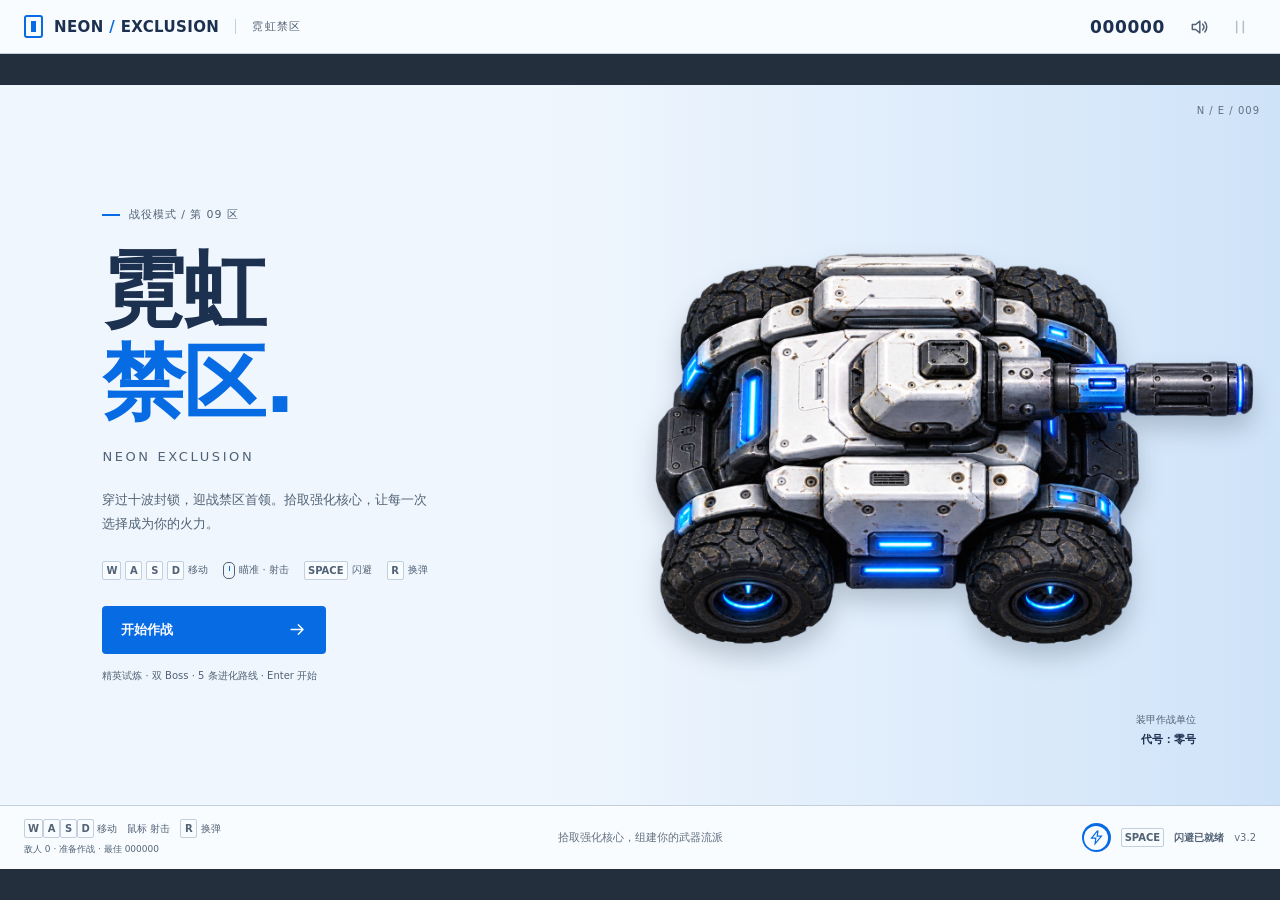
==== commit d1932f10: "Match approved art direction with rendered arena and unit sprites" ====
--- a/index.html
+++ b/index.html
@@ -7,8 +7,10 @@
     <meta name="description" content="霓虹禁区：一款可直接在浏览器游玩的俯视角射击游戏。" />
     <title>霓虹禁区 · NEON EXCLUSION</title>
     <link rel="icon" href="data:image/svg+xml,%3Csvg xmlns='http://www.w3.org/2000/svg' viewBox='0 0 32 32'%3E%3Cpath fill='%23f5f8fd' d='M0 0h32v32H0z'/%3E%3Cpath fill='none' stroke='%23256adc' stroke-width='2' d='m16 3 13 13-13 13L3 16Z'/%3E%3Cpath fill='%2358b9f4' d='m16 11 5 5-5 5-5-5Z'/%3E%3C/svg%3E" />
-    <link rel="stylesheet" href="./styles.css?v=3.1" />
-    <script type="module" src="./main.js?v=3.1"></script>
+    <link rel="preload" as="image" href="./assets/arena-ice.png?v=3.2" />
+    <link rel="preload" as="image" href="./assets/units-ice.png?v=3.2" />
+    <link rel="stylesheet" href="./styles.css?v=3.2" />
+    <script type="module" src="./main.js?v=3.2"></script>
   </head>
   <body>
     <div class="app-shell">
@@ -59,51 +61,8 @@
             <div class="start-backdrop" aria-hidden="true"></div>
             <div class="start-content">
               <div class="intro-art" aria-hidden="true">
-                <svg viewBox="0 0 560 680" role="img" xmlns="http://www.w3.org/2000/svg">
-                  <defs>
-                    <linearGradient id="armor" x1="0" y1="0" x2="1" y2="1"><stop stop-color="#e5edf5"/><stop offset=".34" stop-color="#b2c4d6"/><stop offset=".7" stop-color="#647b96"/><stop offset="1" stop-color="#233c59"/></linearGradient>
-                    <linearGradient id="armorHi" x1="0" y1="0" x2="1" y2="1"><stop stop-color="#f4f8ff"/><stop offset=".42" stop-color="#bdcddd"/><stop offset="1" stop-color="#67839e"/></linearGradient>
-                    <linearGradient id="visor" x1="0" y1="0" x2="1" y2="0"><stop stop-color="#e0f5ff"/><stop offset=".35" stop-color="#75c7ff"/><stop offset=".8" stop-color="#287ed2"/><stop offset="1" stop-color="#154b85"/></linearGradient>
-                    <linearGradient id="orange" x1="0" y1="0" x2="1" y2="1"><stop stop-color="#d2efff"/><stop offset=".45" stop-color="#59aef5"/><stop offset="1" stop-color="#2567ad"/></linearGradient>
-                    <linearGradient id="cape" x1="0" y1="0" x2="1" y2="1"><stop stop-color="#b45430"/><stop offset=".55" stop-color="#672f29"/><stop offset="1" stop-color="#1b1e27"/></linearGradient>
-                    <filter id="softGlow"><feGaussianBlur stdDeviation="9"/></filter>
-                  </defs>
-                  <circle cx="280" cy="294" r="194" fill="none" stroke="#90ffd1" stroke-opacity=".16" stroke-width="2"/>
-                  <circle cx="280" cy="294" r="230" fill="none" stroke="#90ffd1" stroke-opacity=".07" stroke-width="1" stroke-dasharray="9 11"/>
-                  <path d="M55 574c62-34 122-49 182-54l169-142 97 129-86 144H62Z" fill="url(#cape)" opacity=".75"/>
-                  <path d="M181 351c-43 15-84 52-100 105l-39 181h470l-39-182c-19-65-59-93-113-110Z" fill="url(#armor)" stroke="#a2bfc1" stroke-opacity=".45" stroke-width="3"/>
-                  <path d="M173 369 95 414l-46 189 82-40 68-152ZM378 366l94 46 43 192-87-36-73-153Z" fill="#1d3140" stroke="#91b3b2" stroke-opacity=".55" stroke-width="3"/>
-                  <path d="M163 408 106 447l-19 113 71-26 34-82ZM396 414l54 39 19 106-74-26-30-81Z" fill="url(#armorHi)"/>
-                  <path d="M208 343 184 408l76 71h38l77-70-23-66Z" fill="#0c1a24" stroke="#9cc3be" stroke-opacity=".62" stroke-width="3"/>
-                  <path d="m211 371 58 34 68-34-23 91-45 28-45-27Z" fill="url(#armorHi)" stroke="#bed0cd" stroke-opacity=".65" stroke-width="2"/>
-                  <path d="m211 400 57 36 70-38" fill="none" stroke="#4df6b4" stroke-width="4" opacity=".8"/>
-                  <path d="M171 496h196l29 113H144Z" fill="#152633" stroke="#769d9a" stroke-opacity=".55" stroke-width="3"/>
-                  <path d="M194 525h151l20 65H176Z" fill="#253b48"/>
-                  <path d="m204 538 56 10 54-10-7 39h-95Z" fill="#111d2a" stroke="#7fbfb3" stroke-opacity=".5"/>
-                  <path d="M198 163c16-56 51-83 80-84 57-2 94 32 106 91l-13 130-42 70-50 25-53-26-42-69Z" fill="url(#armor)" stroke="#bfd0c8" stroke-opacity=".6" stroke-width="4"/>
-                  <path d="M197 171c12-52 41-73 83-75 43-3 72 22 88 75l-48-21-40-30-37 26Z" fill="url(#armorHi)"/>
-                  <path d="m204 190 30-31 44-12 46 11 31 31-13 85-29 35h-69l-28-34Z" fill="#0d1924" stroke="#7b9899" stroke-width="3"/>
-                  <path d="m216 204 22-20h85l20 20-13 49-39 18h-26l-41-18Z" fill="url(#visor)" opacity=".2" filter="url(#softGlow)"/>
-                  <path d="m216 202 22-19h85l20 19-13 48-39 19h-26l-41-19Z" fill="url(#visor)" stroke="#e0f5ff" stroke-width="3"/>
-                  <path d="m224 204 28 4 20-12h47" fill="none" stroke="#f7fcff" stroke-width="5" opacity=".85"/>
-                  <path d="m243 280 28 16h17l28-16-9 31-27 16-29-16Z" fill="#263f46" stroke="#7dabaa" stroke-width="2"/>
-                  <path d="m184 179-31 30 12 75 24 25 21-44-10-66ZM375 179l29 30-10 75-24 27-19-45 9-66Z" fill="url(#armorHi)" stroke="#b7cbc4" stroke-opacity=".65" stroke-width="3"/>
-                  <path d="m175 225-18 8 7 43 15 16M387 226l18 8-7 42-15 17" fill="none" stroke="#6db6ff" stroke-width="5"/>
-                  <path d="M178 330 116 378l24 40 70-44ZM376 332l62 47-23 39-67-46Z" fill="#1a2a36" stroke="#c3d0c6" stroke-opacity=".45" stroke-width="3"/>
-                  <path d="M81 598 120 481c9-22 27-30 47-25l89 34-27 74-61-22-22 66ZM480 600l-40-119c-9-23-28-31-48-26l-88 34 27 73 61-22 23 65Z" fill="url(#armorHi)" stroke="#b5cbc3" stroke-opacity=".55" stroke-width="3"/>
-                  <path d="M134 475 91 529l44 30 47-54ZM422 475l44 54-44 30-47-54Z" fill="#162531" stroke="#76bcff" stroke-opacity=".62" stroke-width="3"/>
-                  <path d="M125 530 85 582l62 35 34-55ZM432 531l39 53-62 35-34-55Z" fill="url(#armor)"/>
-                  <path d="M65 524 442 405l32 99-375 117Z" fill="#07131d" stroke="#9bbab6" stroke-width="4"/>
-                  <path d="M100 526 451 418l13 37-354 111Z" fill="#2a3b46"/>
-                  <path d="m394 437 16-5 15 50-17 5ZM152 513l116-35 8 23-116 37Z" fill="url(#orange)"/>
-                  <path d="M150 546 115 558l-17-32 35-12ZM317 464l47-15 13 38-47 16Z" fill="#718f94"/>
-                  <path d="M42 539 85 524l32 94-40 13ZM464 407l50-14 29 88-48 15Z" fill="url(#armorHi)" stroke="#bfd4c9" stroke-opacity=".6" stroke-width="3"/>
-                  <path d="m512 397 26-8 29 94-28 8Z" fill="#122631"/>
-                  <path d="M110 568 438 468" stroke="#64bbff" stroke-opacity=".65" stroke-width="2"/>
-                  <circle cx="280" cy="457" r="5" fill="#a8e1ff"/>
-                  <path d="M52 635h453" stroke="#b4dbff" stroke-opacity=".26" stroke-width="2"/>
-                </svg>
-                <div class="art-caption"><span>EXCLUSION UNIT</span><strong>代号：零号</strong></div>
+                <div class="vehicle-portrait"></div>
+                <div class="art-caption"><span>装甲作战单位</span><strong>代号：零号</strong></div>
               </div>
               <div class="intro-copy">
                 <p class="eyebrow"><span class="eyebrow-line"></span> 战役模式 / 第 09 区</p>
@@ -119,6 +78,7 @@
                 <p class="mobile-controls">左摇杆移动，按住射击自动锁敌；拖动射击键瞄准，轻触闪避或换弹。</p>
                 <button type="button" class="primary-button" id="startBtn"><span>开始作战</span><svg viewBox="0 0 24 24" aria-hidden="true"><path d="M4 12h15m-6-6 6 6-6 6" /></svg></button>
                 <button type="button" class="secondary-button endless-start" id="startEndlessBtn" hidden>开始无尽模式</button>
+                <p id="artStatus" class="art-status" role="status">正在加载场景和角色素材…</p><button type="button" class="secondary-button" id="retryAssetsBtn" hidden>重新加载素材</button>
                 <p class="intro-hint">精英试炼 · 双 Boss · 5 条进化路线 · Enter 开始</p>
               </div>
             </div>
@@ -142,7 +102,7 @@
         <footer class="game-footer">
           <div class="footer-controls"><p><kbd>W</kbd><kbd>A</kbd><kbd>S</kbd><kbd>D</kbd> 移动　鼠标 射击　<kbd>R</kbd> 换弹</p><small><span id="hudRemaining">敌人 0</span> · <span id="statusText">准备作战</span> · 最佳 <span id="hudBest">000000</span></small></div>
           <div class="build-tray"><div class="active-buffs" id="activeBuffs" aria-label="本局武器强化" hidden></div><span class="build-empty" id="buildEmpty">拾取强化核心，组建你的武器流派</span></div>
-          <div class="footer-status"><div class="dash-meter" id="desktopDash" aria-label="闪避冷却"><svg viewBox="0 0 24 24" aria-hidden="true"><path d="m13 3-8 10h6l-1 8 9-11h-6l1-7Z"/></svg></div><kbd>SPACE</kbd><strong id="hudReload">闪避已就绪</strong><span class="version">v3.1</span></div>
+          <div class="footer-status"><div class="dash-meter" id="desktopDash" aria-label="闪避冷却"><svg viewBox="0 0 24 24" aria-hidden="true"><path d="m13 3-8 10h6l-1 8 9-11h-6l1-7Z"/></svg></div><kbd>SPACE</kbd><strong id="hudReload">闪避已就绪</strong><span class="version">v3.2</span></div>
         </footer>
       </main>
     </div>
--- a/styles.css
+++ b/styles.css
@@ -349,3 +349,20 @@
 @media (prefers-reduced-motion: reduce) {
   *, *::before, *::after { animation-duration: .01ms !important; transition-duration: .01ms !important; }
 }
+
+/* The menu displays the same rendered armored vehicle used in combat. */
+.vehicle-portrait {
+  width: 100%;
+  aspect-ratio: 3 / 2;
+  background-image: url('./assets/rover-hero.png?v=3.2');
+  background-size: contain;
+  background-position: center;
+  background-repeat: no-repeat;
+  filter: drop-shadow(0 14px 12px oklch(0.28 0.04 250 / .22));
+}
+.intro-art { height: 100%; align-items: center; padding: 0 1%; }
+.art-status { max-width: 290px; margin: 12px 0 0; color: var(--muted); font-size: 11px; line-height: 1.6; }
+#retryAssetsBtn { margin-top: 10px; }
+@media (orientation: portrait) and (max-width: 600px) {
+  .intro-art { height: 37%; width: 98%; right: -8%; opacity: .95; }
+}
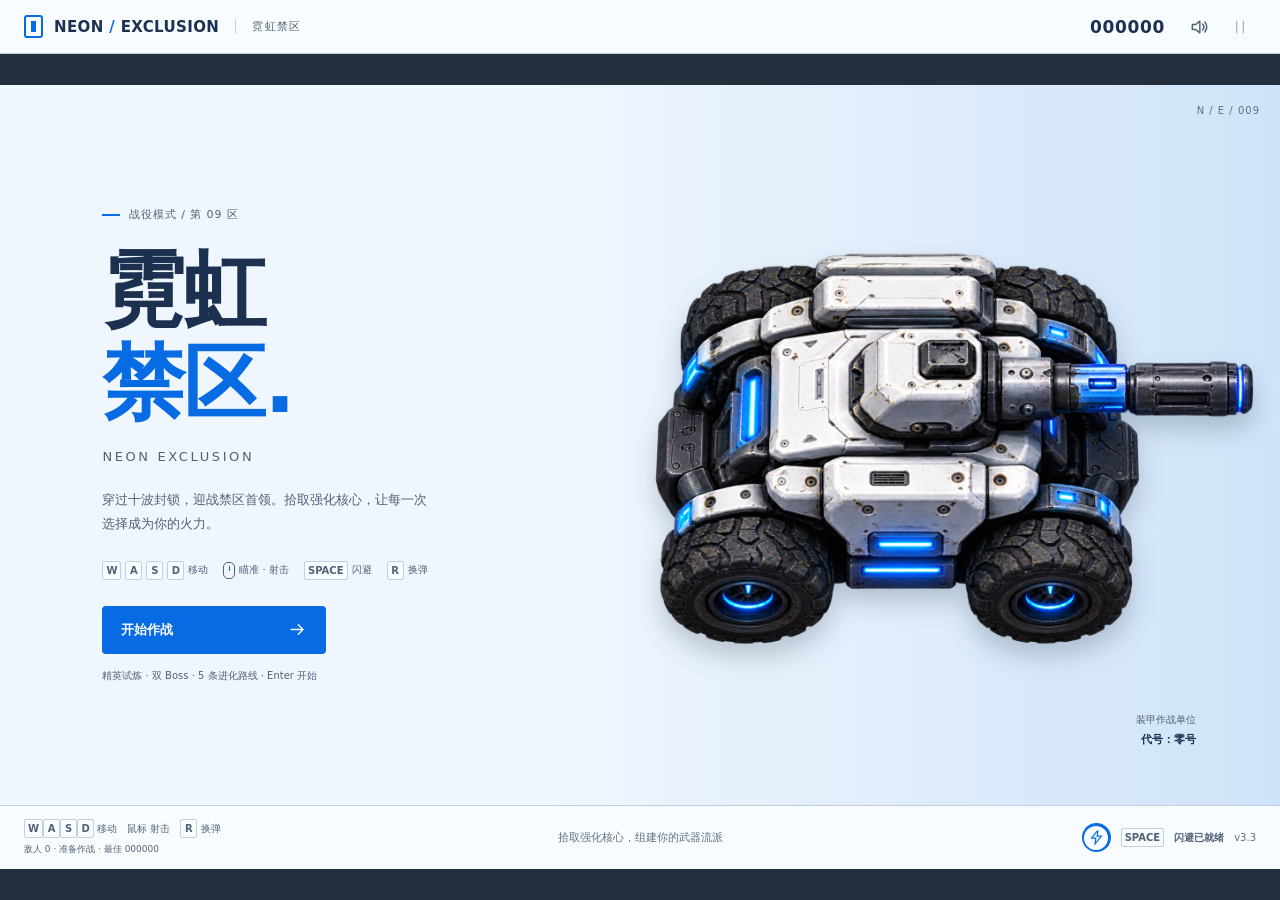
==== commit 083da194: "Fix combat fairness, cover navigation and mobile usability" ====
--- a/index.html
+++ b/index.html
@@ -7,10 +7,10 @@
     <meta name="description" content="霓虹禁区：一款可直接在浏览器游玩的俯视角射击游戏。" />
     <title>霓虹禁区 · NEON EXCLUSION</title>
     <link rel="icon" href="data:image/svg+xml,%3Csvg xmlns='http://www.w3.org/2000/svg' viewBox='0 0 32 32'%3E%3Cpath fill='%23f5f8fd' d='M0 0h32v32H0z'/%3E%3Cpath fill='none' stroke='%23256adc' stroke-width='2' d='m16 3 13 13-13 13L3 16Z'/%3E%3Cpath fill='%2358b9f4' d='m16 11 5 5-5 5-5-5Z'/%3E%3C/svg%3E" />
-    <link rel="preload" as="image" href="./assets/arena-ice.png?v=3.2" />
-    <link rel="preload" as="image" href="./assets/units-ice.png?v=3.2" />
-    <link rel="stylesheet" href="./styles.css?v=3.2" />
-    <script type="module" src="./main.js?v=3.2"></script>
+    <link rel="preload" as="image" href="./assets/arena-ice.png?v=3.3" />
+    <link rel="preload" as="image" href="./assets/units-ice.png?v=3.3" />
+    <link rel="stylesheet" href="./styles.css?v=3.3" />
+    <script type="module" src="./main.js?v=3.3"></script>
   </head>
   <body>
     <div class="app-shell">
@@ -22,7 +22,7 @@
         <div class="masthead-meta"><div class="mission-hud" id="missionHud" hidden><span id="hudMode">1 / 10</span><strong id="missionText"></strong><div class="mission-dots" id="missionDots" aria-hidden="true"><i></i><i></i><i></i><i></i><i></i><i></i><i></i><i></i><i></i><i></i></div></div></div>
         <div class="top-actions"><span class="sr-only" id="hudWave">01</span><strong class="header-score" id="hudScore" aria-label="作战分数">000000</strong>
           <button type="button" class="icon-button" id="muteBtn" aria-label="切换音效" title="切换音效">
-            <svg viewBox="0 0 24 24" aria-hidden="true"><path d="M4 9v6h4l5 4V5L8 9H4Zm12.4-.4a5 5 0 0 1 0 6.8M19 6a9 9 0 0 1 0 12" /></svg>
+            <svg viewBox="0 0 24 24" aria-hidden="true"><path d="M4 9v6h4l5 4V5L8 9H4Zm12.4-.4a5 5 0 0 1 0 6.8M19 6a9 9 0 0 1 0 12" /><path class="mute-slash" d="m3 3 18 18" /></svg>
           </button>
           <button type="button" class="icon-button" id="pauseBtn" aria-label="暂停游戏" title="暂停游戏">
             <svg viewBox="0 0 24 24" aria-hidden="true"><path d="M8 5v14M16 5v14" /></svg>
@@ -92,7 +92,7 @@
             <div class="modal-panel"><p class="modal-kicker">EXCLUSION LIFTED</p><div class="victory-symbol" aria-hidden="true">✦</div><h2 id="victoryTitle">封锁已突破</h2><p>全部 10 波完成，无尽模式已解锁。带上当前构筑，挑战更深的禁区。</p><div class="victory-score" id="victoryScore">0</div><p class="run-info" id="victoryInfo"></p><div class="modal-actions"><button type="button" class="primary-button" id="continueEndlessBtn">带着当前构筑继续无尽</button><button type="button" class="secondary-button" id="victoryRestartBtn">重新挑战 10 波</button></div></div>
           </section>
           <section class="game-overlay modal-overlay" id="pauseScreen" aria-labelledby="pauseTitle" hidden>
-            <div class="modal-panel"><p class="modal-kicker">PROTOCOL SUSPENDED</p><h2 id="pauseTitle">作战暂停</h2><p>呼吸。瞄准。继续守住阵地。</p><div class="modal-actions"><button type="button" class="primary-button" id="resumeBtn"><span>继续作战</span><svg viewBox="0 0 24 24" aria-hidden="true"><path d="M4 12h15m-6-6 6 6-6 6" /></svg></button><button type="button" class="secondary-button" id="pauseRestartBtn">重新开始</button></div><small>按 ESC 继续</small></div>
+            <div class="modal-panel"><p class="modal-kicker">PROTOCOL SUSPENDED</p><h2 id="pauseTitle">作战暂停</h2><p>继续后有短暂保护，准备好再出发。</p><div class="modal-actions"><button type="button" class="primary-button" id="resumeBtn"><span>继续作战</span><svg viewBox="0 0 24 24" aria-hidden="true"><path d="M4 12h15m-6-6 6 6-6 6" /></svg></button><button type="button" class="secondary-button" id="pauseRestartBtn">重新开始</button></div><div id="restartConfirm" class="restart-confirm" hidden><p>重新开始会清空本局进度。</p><div class="restart-confirm-actions"><button type="button" class="secondary-button" id="cancelRestartBtn">保留本局</button><button type="button" class="secondary-button danger-button" id="confirmRestartBtn">确认重新开始</button></div></div><details id="ownedBuild" class="owned-build"><summary>查看本局强化</summary><ul id="ownedBuildList"></ul></details><small>按 ESC 继续</small></div>
           </section>
 
           <section class="game-overlay modal-overlay over-screen" id="gameOverScreen" aria-labelledby="overTitle" hidden>
@@ -102,7 +102,7 @@
         <footer class="game-footer">
           <div class="footer-controls"><p><kbd>W</kbd><kbd>A</kbd><kbd>S</kbd><kbd>D</kbd> 移动　鼠标 射击　<kbd>R</kbd> 换弹</p><small><span id="hudRemaining">敌人 0</span> · <span id="statusText">准备作战</span> · 最佳 <span id="hudBest">000000</span></small></div>
           <div class="build-tray"><div class="active-buffs" id="activeBuffs" aria-label="本局武器强化" hidden></div><span class="build-empty" id="buildEmpty">拾取强化核心，组建你的武器流派</span></div>
-          <div class="footer-status"><div class="dash-meter" id="desktopDash" aria-label="闪避冷却"><svg viewBox="0 0 24 24" aria-hidden="true"><path d="m13 3-8 10h6l-1 8 9-11h-6l1-7Z"/></svg></div><kbd>SPACE</kbd><strong id="hudReload">闪避已就绪</strong><span class="version">v3.2</span></div>
+          <div class="footer-status"><div class="dash-meter" id="desktopDash" aria-label="闪避冷却"><svg viewBox="0 0 24 24" aria-hidden="true"><path d="m13 3-8 10h6l-1 8 9-11h-6l1-7Z"/></svg></div><kbd>SPACE</kbd><strong id="hudReload">闪避已就绪</strong><span class="version">v3.3</span></div>
         </footer>
       </main>
     </div>
--- a/styles.css
+++ b/styles.css
@@ -47,6 +47,8 @@
 .icon-button { width: 32px; height: 32px; padding: 6px; background: transparent; border: 0; border-radius: 4px; color: var(--muted); }
 .icon-button:hover { color: var(--primary); background: var(--surface-hi); }
 .icon-button svg { width: 20px; height: 20px; fill: none; stroke: currentColor; stroke-width: 1.8; stroke-linecap: round; stroke-linejoin: round; }
+.mute-slash { display: none; }
+.is-muted .mute-slash { display: block; }
 .version { font-size: 10px; color: var(--subtle); }
 .masthead { position: relative; z-index: 2; }
 .game-main { flex: 1; min-height: 0; display: flex; flex-direction: column; justify-content: center; align-items: center; background: oklch(0.3 0.03 252); }
@@ -151,6 +153,14 @@
 .victory-symbol { font-size: 30px; margin-bottom: 12px; color: var(--primary); }
 .victory-score { margin-top: 15px; }
 .modal-panel .run-info { font-size: 10px; }
+.owned-build { margin-top: 18px; text-align: left; font-size: 12px; }
+.owned-build summary { cursor: pointer; min-height: 44px; padding-block: 13px; }
+.owned-build ul { max-height: 145px; overflow-y: auto; margin: 0; padding: 0 5px 0 19px; line-height: 1.7; color: var(--muted); }
+.owned-build li + li { margin-top: 8px; }
+.restart-confirm { font-size: 12px; line-height: 1.6; }
+.restart-confirm-actions { display: flex; gap: 8px; }
+.restart-confirm-actions > button { flex: 1; min-height: 44px; }
+.danger-button { color: var(--danger); }
 .upgrade-panel { width: min(900px, 100%); max-height: 100%; padding: 26px; background: var(--surface); border-radius: 8px; text-align: center; overflow: auto; }
 .upgrade-panel h2 { margin: 0; font-size: 28px; letter-spacing: -.02em; }
 .upgrade-subtitle { margin: 10px 0 23px; color: var(--muted); font-size: 12px; }
@@ -350,11 +360,30 @@
   *, *::before, *::after { animation-duration: .01ms !important; transition-duration: .01ms !important; }
 }
 
+@media (pointer: coarse) {
+  .icon-button { width: 44px; height: 44px; padding: 12px; flex-shrink: 0; }
+  .touch-reload { min-width: 44px; min-height: 44px; }
+  .primary-button, .secondary-button, .upgrade-actions .secondary-button { min-height: 44px; }
+}
+@media (pointer: coarse) and (orientation: landscape) and (max-height: 500px) {
+  .masthead { height: 48px; flex-basis: 48px; }
+  .game-stage { width: min(100%, calc((100dvh - 94px) * 16 / 9)); }
+  .modal-overlay, .upgrade-overlay { inset-block-start: 48px; }
+  .owned-build { margin-top: 8px; }
+  .owned-build ul { max-height: 90px; }
+}
+@media (max-width: 360px) {
+  .brand-mark { display: none; }
+  .brand-copy strong { font-size: 10px; }
+  .masthead { padding-inline: 8px; gap: 4px; }
+  .header-score { font-size: 11px; }
+}
+
 /* The menu displays the same rendered armored vehicle used in combat. */
 .vehicle-portrait {
   width: 100%;
   aspect-ratio: 3 / 2;
-  background-image: url('./assets/rover-hero.png?v=3.2');
+  background-image: url('./assets/rover-hero.png?v=3.3');
   background-size: contain;
   background-position: center;
   background-repeat: no-repeat;
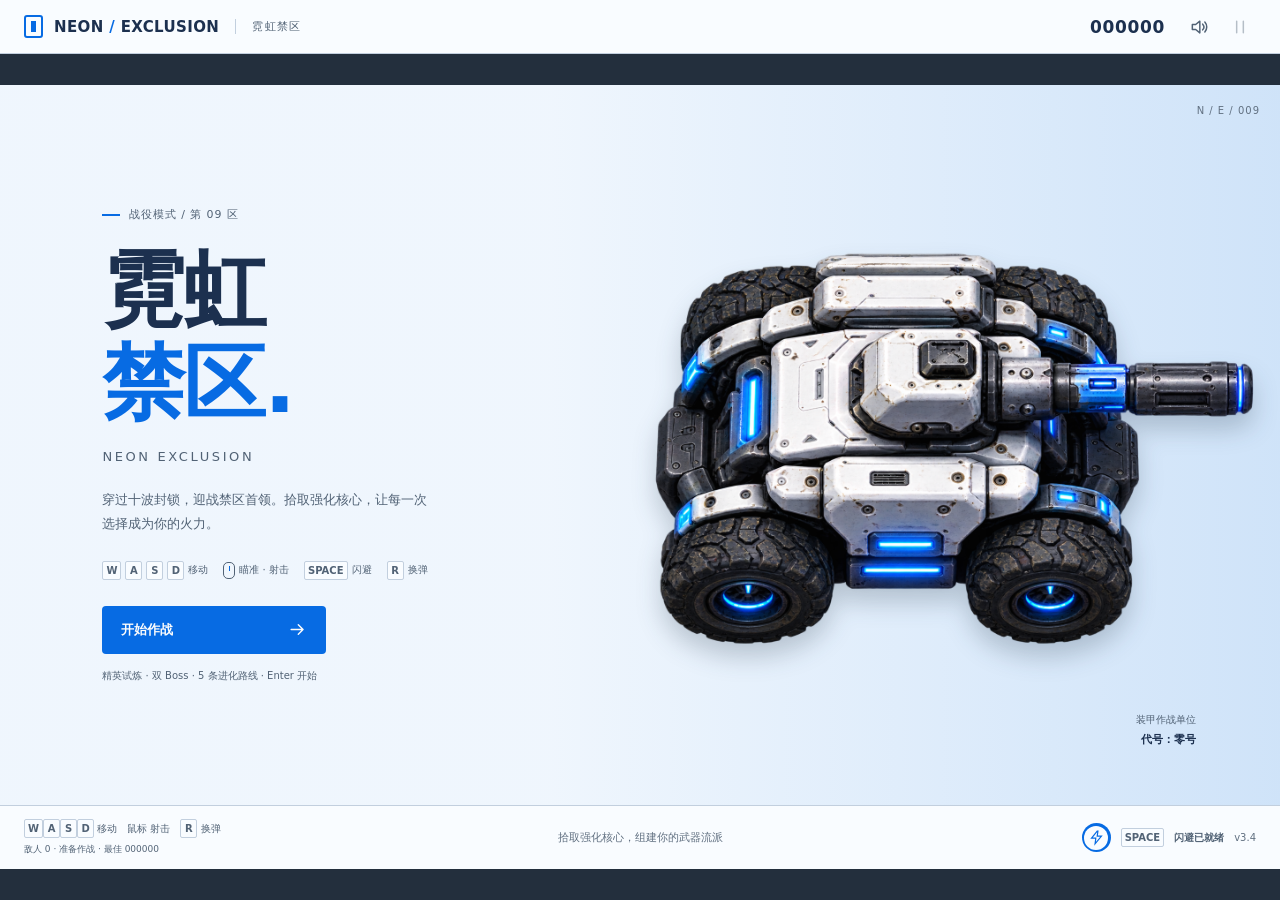
==== commit a4e9ee65: "Separate fixed rover chassis from independently aiming cannon" ====
--- a/index.html
+++ b/index.html
@@ -7,10 +7,11 @@
     <meta name="description" content="霓虹禁区：一款可直接在浏览器游玩的俯视角射击游戏。" />
     <title>霓虹禁区 · NEON EXCLUSION</title>
     <link rel="icon" href="data:image/svg+xml,%3Csvg xmlns='http://www.w3.org/2000/svg' viewBox='0 0 32 32'%3E%3Cpath fill='%23f5f8fd' d='M0 0h32v32H0z'/%3E%3Cpath fill='none' stroke='%23256adc' stroke-width='2' d='m16 3 13 13-13 13L3 16Z'/%3E%3Cpath fill='%2358b9f4' d='m16 11 5 5-5 5-5-5Z'/%3E%3C/svg%3E" />
-    <link rel="preload" as="image" href="./assets/arena-ice.png?v=3.3" />
-    <link rel="preload" as="image" href="./assets/units-ice.png?v=3.3" />
-    <link rel="stylesheet" href="./styles.css?v=3.3" />
-    <script type="module" src="./main.js?v=3.3"></script>
+    <link rel="preload" as="image" href="./assets/arena-ice.png?v=3.4" />
+    <link rel="preload" as="image" href="./assets/units-ice.png?v=3.4" />
+    <link rel="preload" as="image" href="./assets/rover-layered.png?v=3.4" />
+    <link rel="stylesheet" href="./styles.css?v=3.4" />
+    <script type="module" src="./main.js?v=3.4"></script>
   </head>
   <body>
     <div class="app-shell">
@@ -102,7 +103,7 @@
         <footer class="game-footer">
           <div class="footer-controls"><p><kbd>W</kbd><kbd>A</kbd><kbd>S</kbd><kbd>D</kbd> 移动　鼠标 射击　<kbd>R</kbd> 换弹</p><small><span id="hudRemaining">敌人 0</span> · <span id="statusText">准备作战</span> · 最佳 <span id="hudBest">000000</span></small></div>
           <div class="build-tray"><div class="active-buffs" id="activeBuffs" aria-label="本局武器强化" hidden></div><span class="build-empty" id="buildEmpty">拾取强化核心，组建你的武器流派</span></div>
-          <div class="footer-status"><div class="dash-meter" id="desktopDash" aria-label="闪避冷却"><svg viewBox="0 0 24 24" aria-hidden="true"><path d="m13 3-8 10h6l-1 8 9-11h-6l1-7Z"/></svg></div><kbd>SPACE</kbd><strong id="hudReload">闪避已就绪</strong><span class="version">v3.3</span></div>
+          <div class="footer-status"><div class="dash-meter" id="desktopDash" aria-label="闪避冷却"><svg viewBox="0 0 24 24" aria-hidden="true"><path d="m13 3-8 10h6l-1 8 9-11h-6l1-7Z"/></svg></div><kbd>SPACE</kbd><strong id="hudReload">闪避已就绪</strong><span class="version">v3.4</span></div>
         </footer>
       </main>
     </div>
--- a/styles.css
+++ b/styles.css
@@ -383,7 +383,7 @@
 .vehicle-portrait {
   width: 100%;
   aspect-ratio: 3 / 2;
-  background-image: url('./assets/rover-hero.png?v=3.3');
+  background-image: url('./assets/rover-hero.png?v=3.4');
   background-size: contain;
   background-position: center;
   background-repeat: no-repeat;
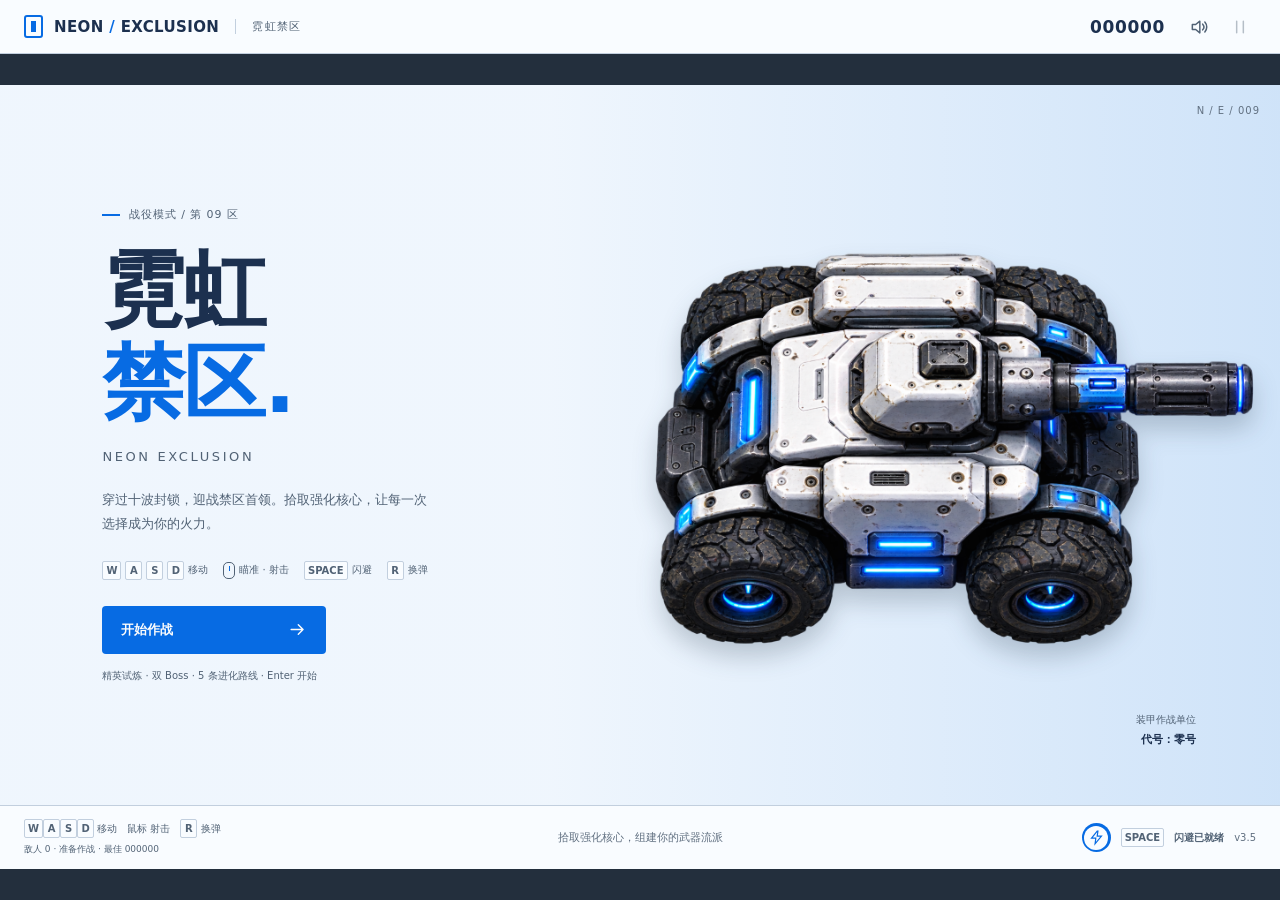
==== commit 0a5a47ad: "Keep enemy chassis fixed and aim cannons independently" ====
--- a/index.html
+++ b/index.html
@@ -7,11 +7,13 @@
     <meta name="description" content="霓虹禁区：一款可直接在浏览器游玩的俯视角射击游戏。" />
     <title>霓虹禁区 · NEON EXCLUSION</title>
     <link rel="icon" href="data:image/svg+xml,%3Csvg xmlns='http://www.w3.org/2000/svg' viewBox='0 0 32 32'%3E%3Cpath fill='%23f5f8fd' d='M0 0h32v32H0z'/%3E%3Cpath fill='none' stroke='%23256adc' stroke-width='2' d='m16 3 13 13-13 13L3 16Z'/%3E%3Cpath fill='%2358b9f4' d='m16 11 5 5-5 5-5-5Z'/%3E%3C/svg%3E" />
-    <link rel="preload" as="image" href="./assets/arena-ice.png?v=3.4" />
-    <link rel="preload" as="image" href="./assets/units-ice.png?v=3.4" />
-    <link rel="preload" as="image" href="./assets/rover-layered.png?v=3.4" />
-    <link rel="stylesheet" href="./styles.css?v=3.4" />
-    <script type="module" src="./main.js?v=3.4"></script>
+    <link rel="preload" as="image" href="./assets/arena-ice.png?v=3.5" />
+    <link rel="preload" as="image" href="./assets/units-ice.png?v=3.5" />
+    <link rel="preload" as="image" href="./assets/rover-layered.png?v=3.5" />
+    <link rel="preload" as="image" href="./assets/enemies-layered-a.png?v=3.5" />
+    <link rel="preload" as="image" href="./assets/enemies-layered-b.png?v=3.5" />
+    <link rel="stylesheet" href="./styles.css?v=3.5" />
+    <script type="module" src="./main.js?v=3.5"></script>
   </head>
   <body>
     <div class="app-shell">
@@ -103,7 +105,7 @@
         <footer class="game-footer">
           <div class="footer-controls"><p><kbd>W</kbd><kbd>A</kbd><kbd>S</kbd><kbd>D</kbd> 移动　鼠标 射击　<kbd>R</kbd> 换弹</p><small><span id="hudRemaining">敌人 0</span> · <span id="statusText">准备作战</span> · 最佳 <span id="hudBest">000000</span></small></div>
           <div class="build-tray"><div class="active-buffs" id="activeBuffs" aria-label="本局武器强化" hidden></div><span class="build-empty" id="buildEmpty">拾取强化核心，组建你的武器流派</span></div>
-          <div class="footer-status"><div class="dash-meter" id="desktopDash" aria-label="闪避冷却"><svg viewBox="0 0 24 24" aria-hidden="true"><path d="m13 3-8 10h6l-1 8 9-11h-6l1-7Z"/></svg></div><kbd>SPACE</kbd><strong id="hudReload">闪避已就绪</strong><span class="version">v3.4</span></div>
+          <div class="footer-status"><div class="dash-meter" id="desktopDash" aria-label="闪避冷却"><svg viewBox="0 0 24 24" aria-hidden="true"><path d="m13 3-8 10h6l-1 8 9-11h-6l1-7Z"/></svg></div><kbd>SPACE</kbd><strong id="hudReload">闪避已就绪</strong><span class="version">v3.5</span></div>
         </footer>
       </main>
     </div>
--- a/styles.css
+++ b/styles.css
@@ -383,7 +383,7 @@
 .vehicle-portrait {
   width: 100%;
   aspect-ratio: 3 / 2;
-  background-image: url('./assets/rover-hero.png?v=3.4');
+  background-image: url('./assets/rover-hero.png?v=3.5');
   background-size: contain;
   background-position: center;
   background-repeat: no-repeat;
